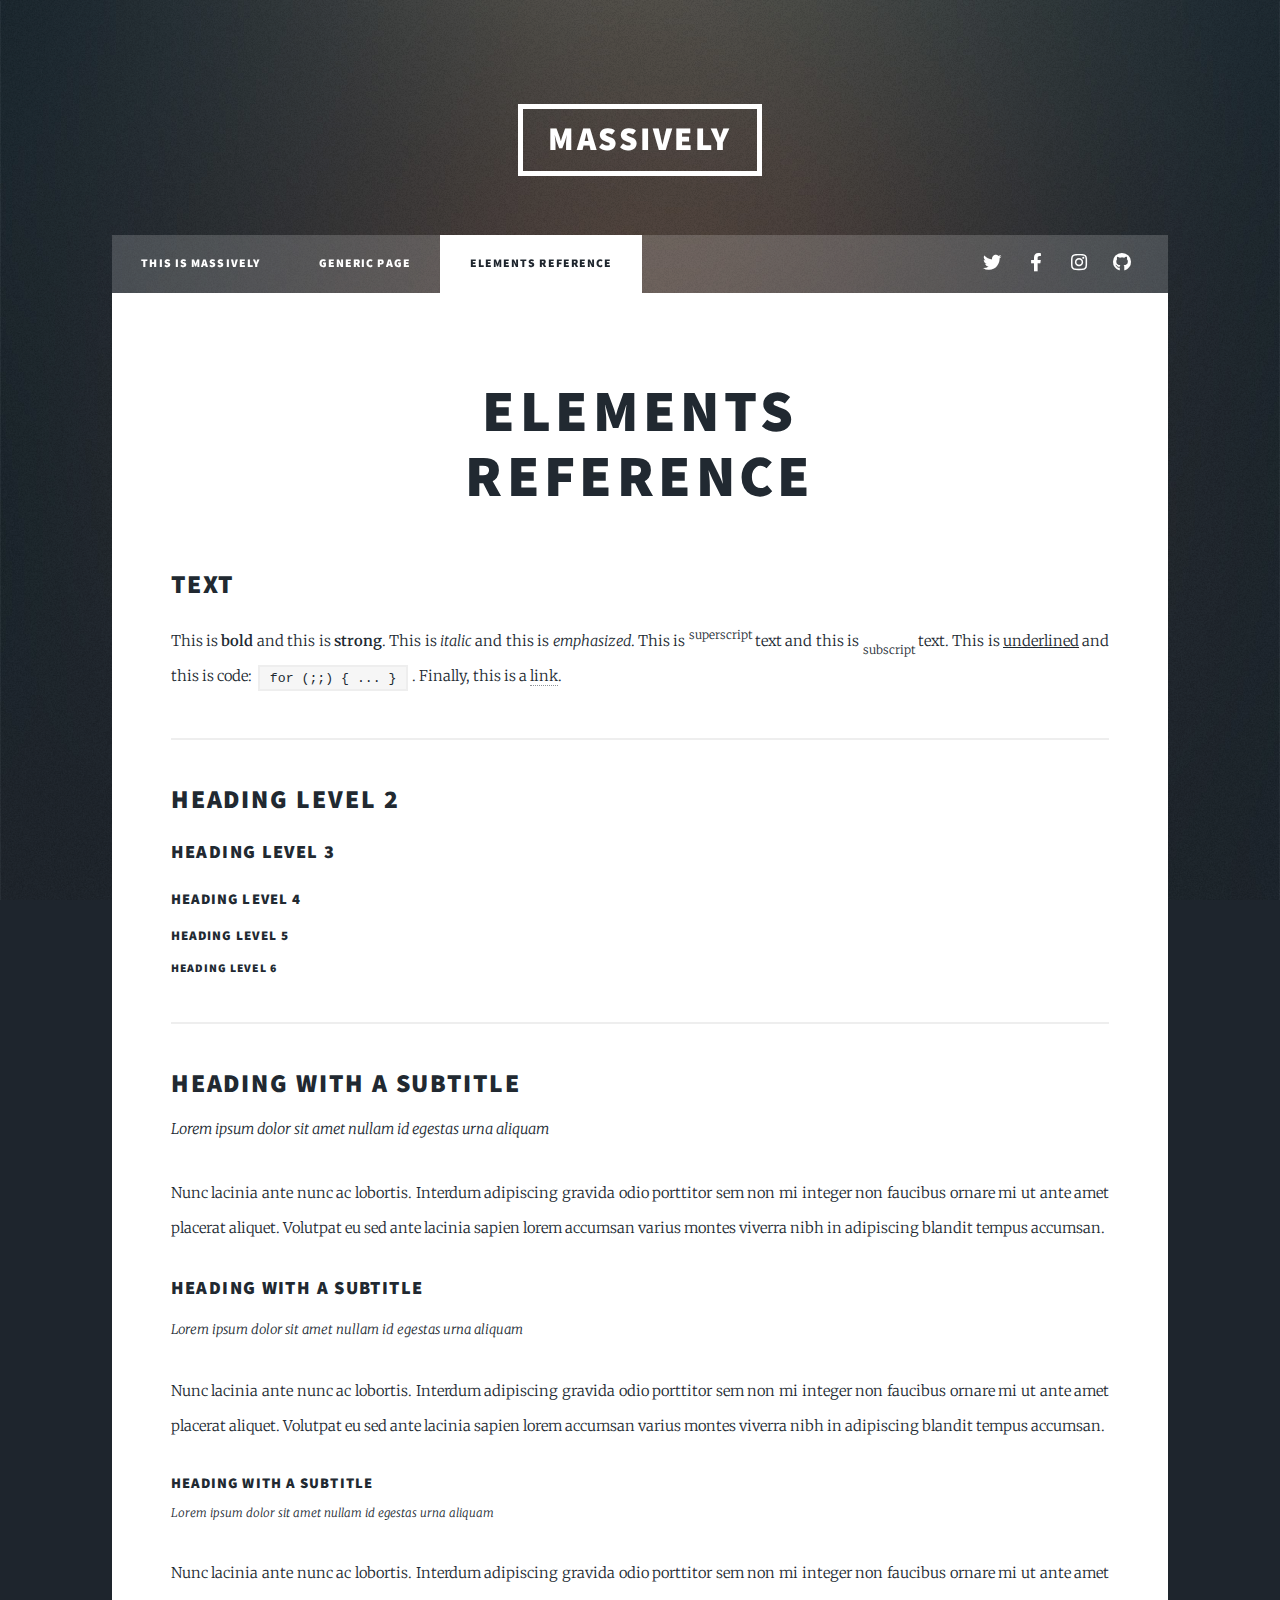
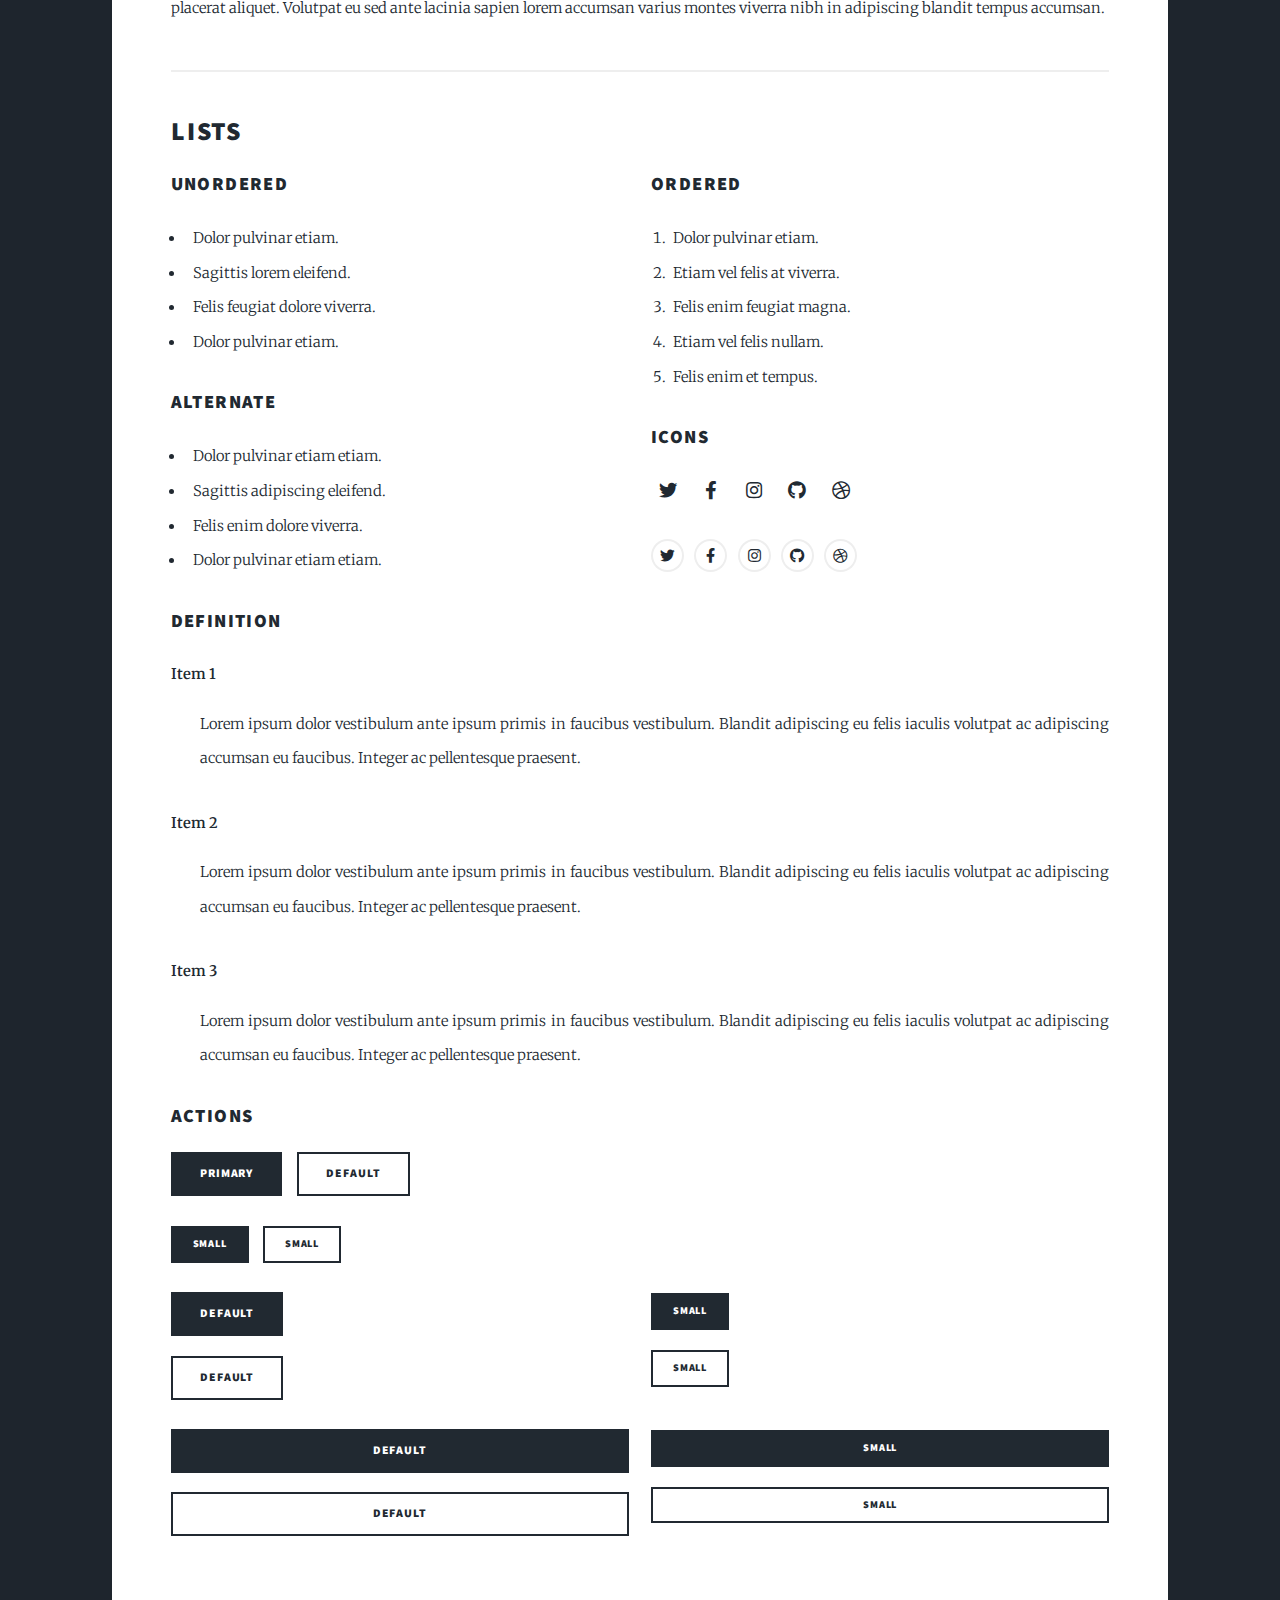
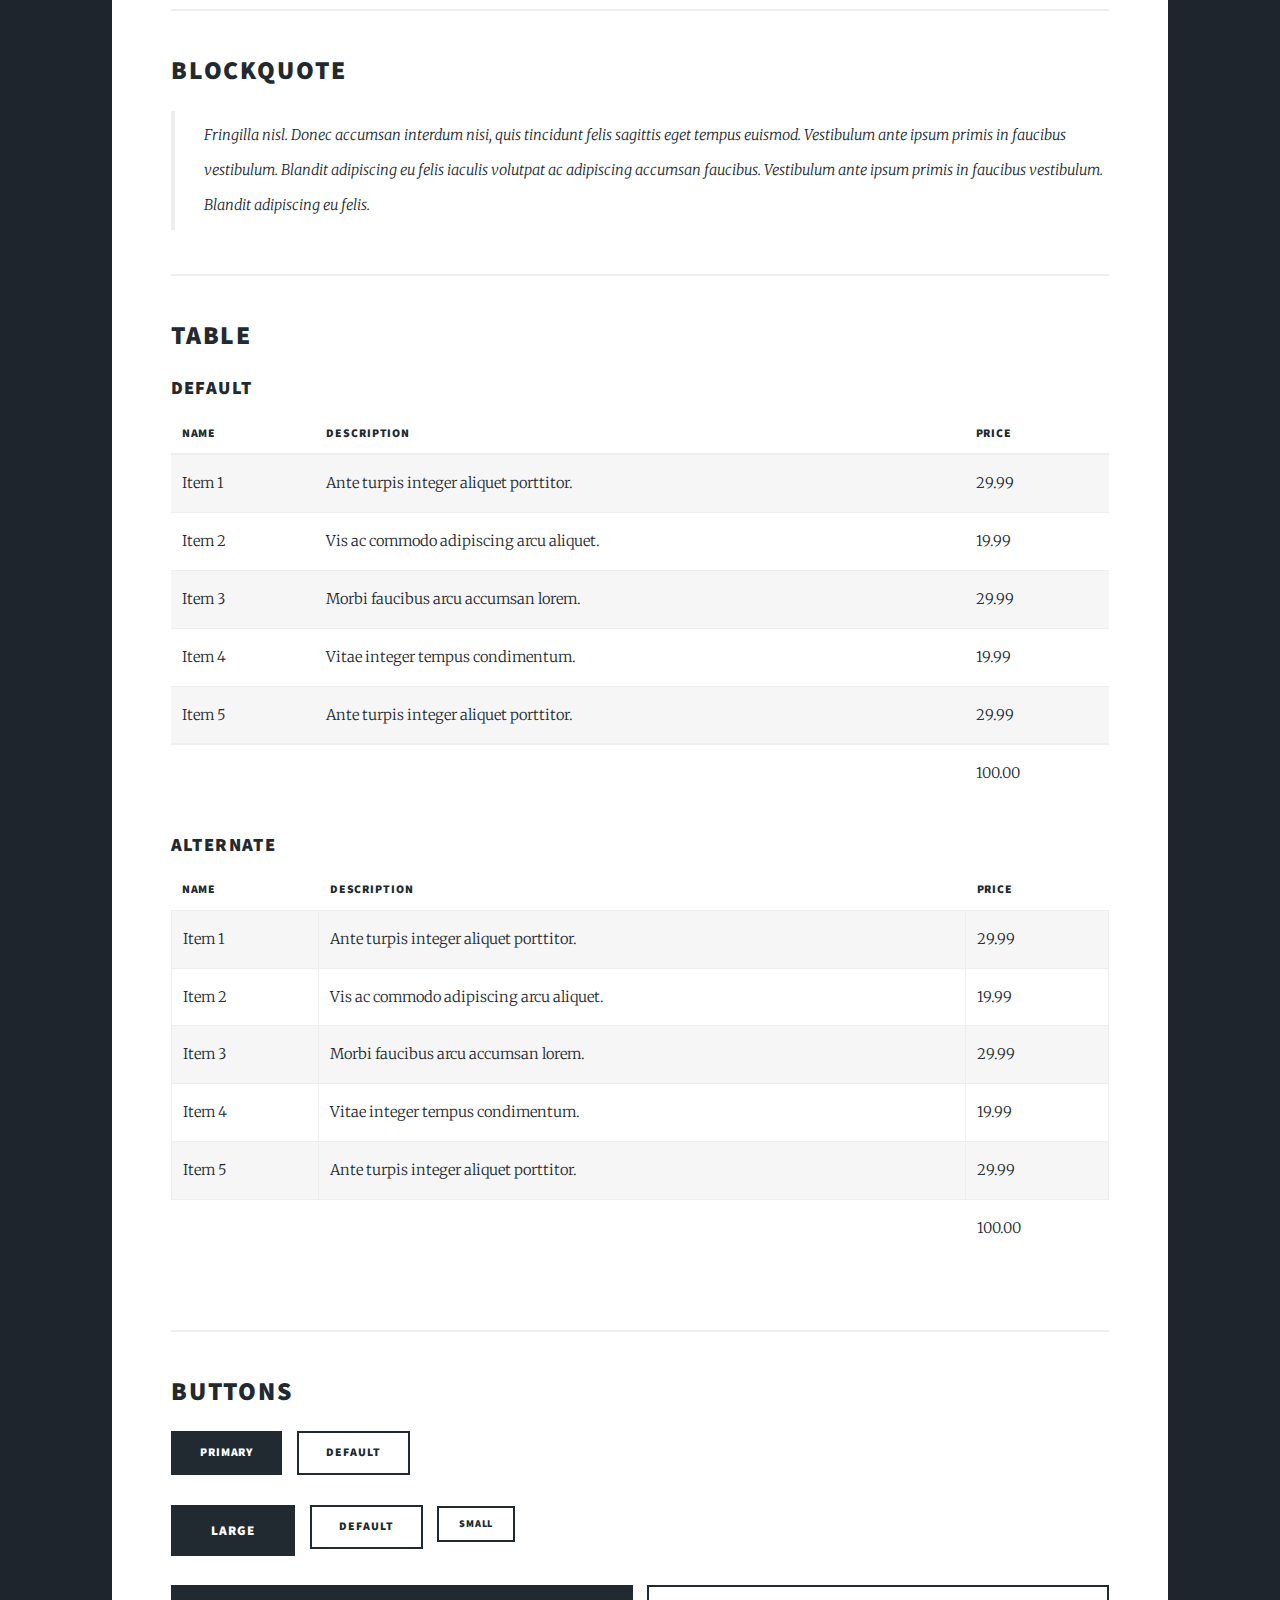
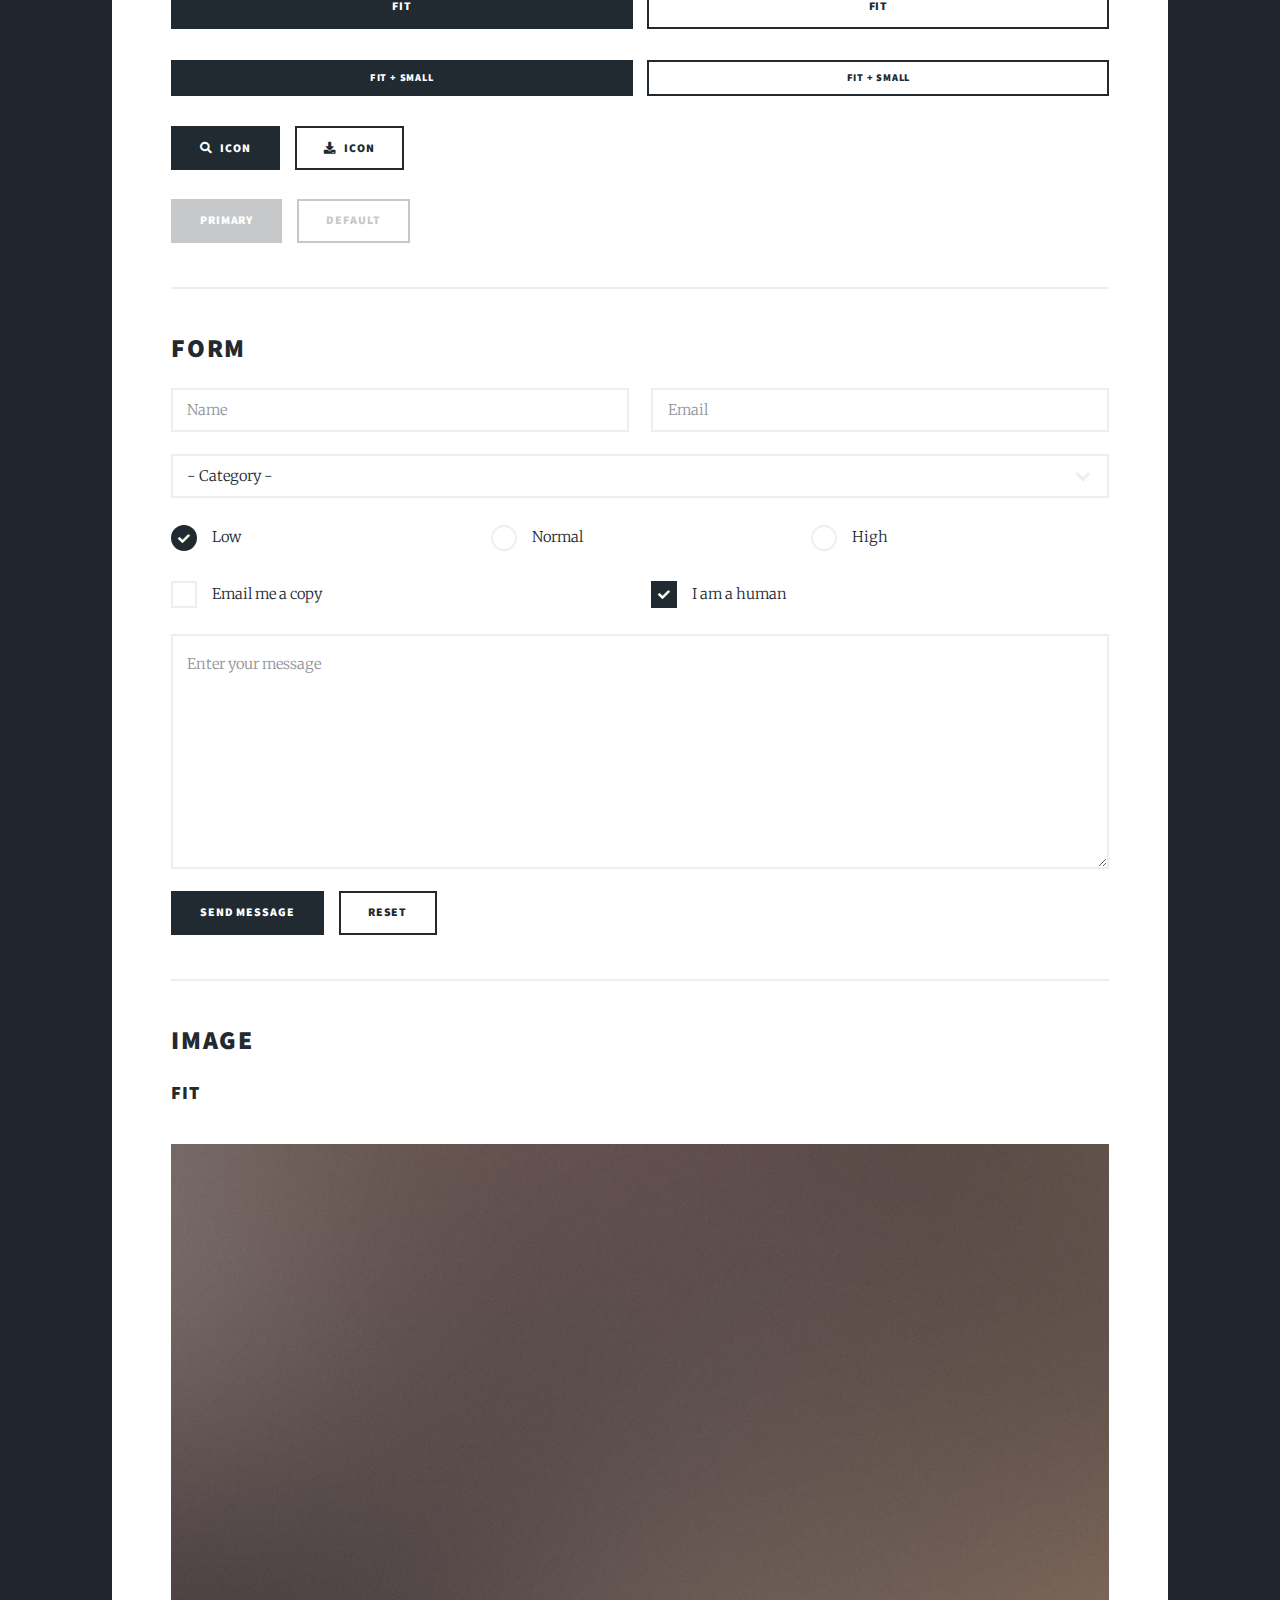
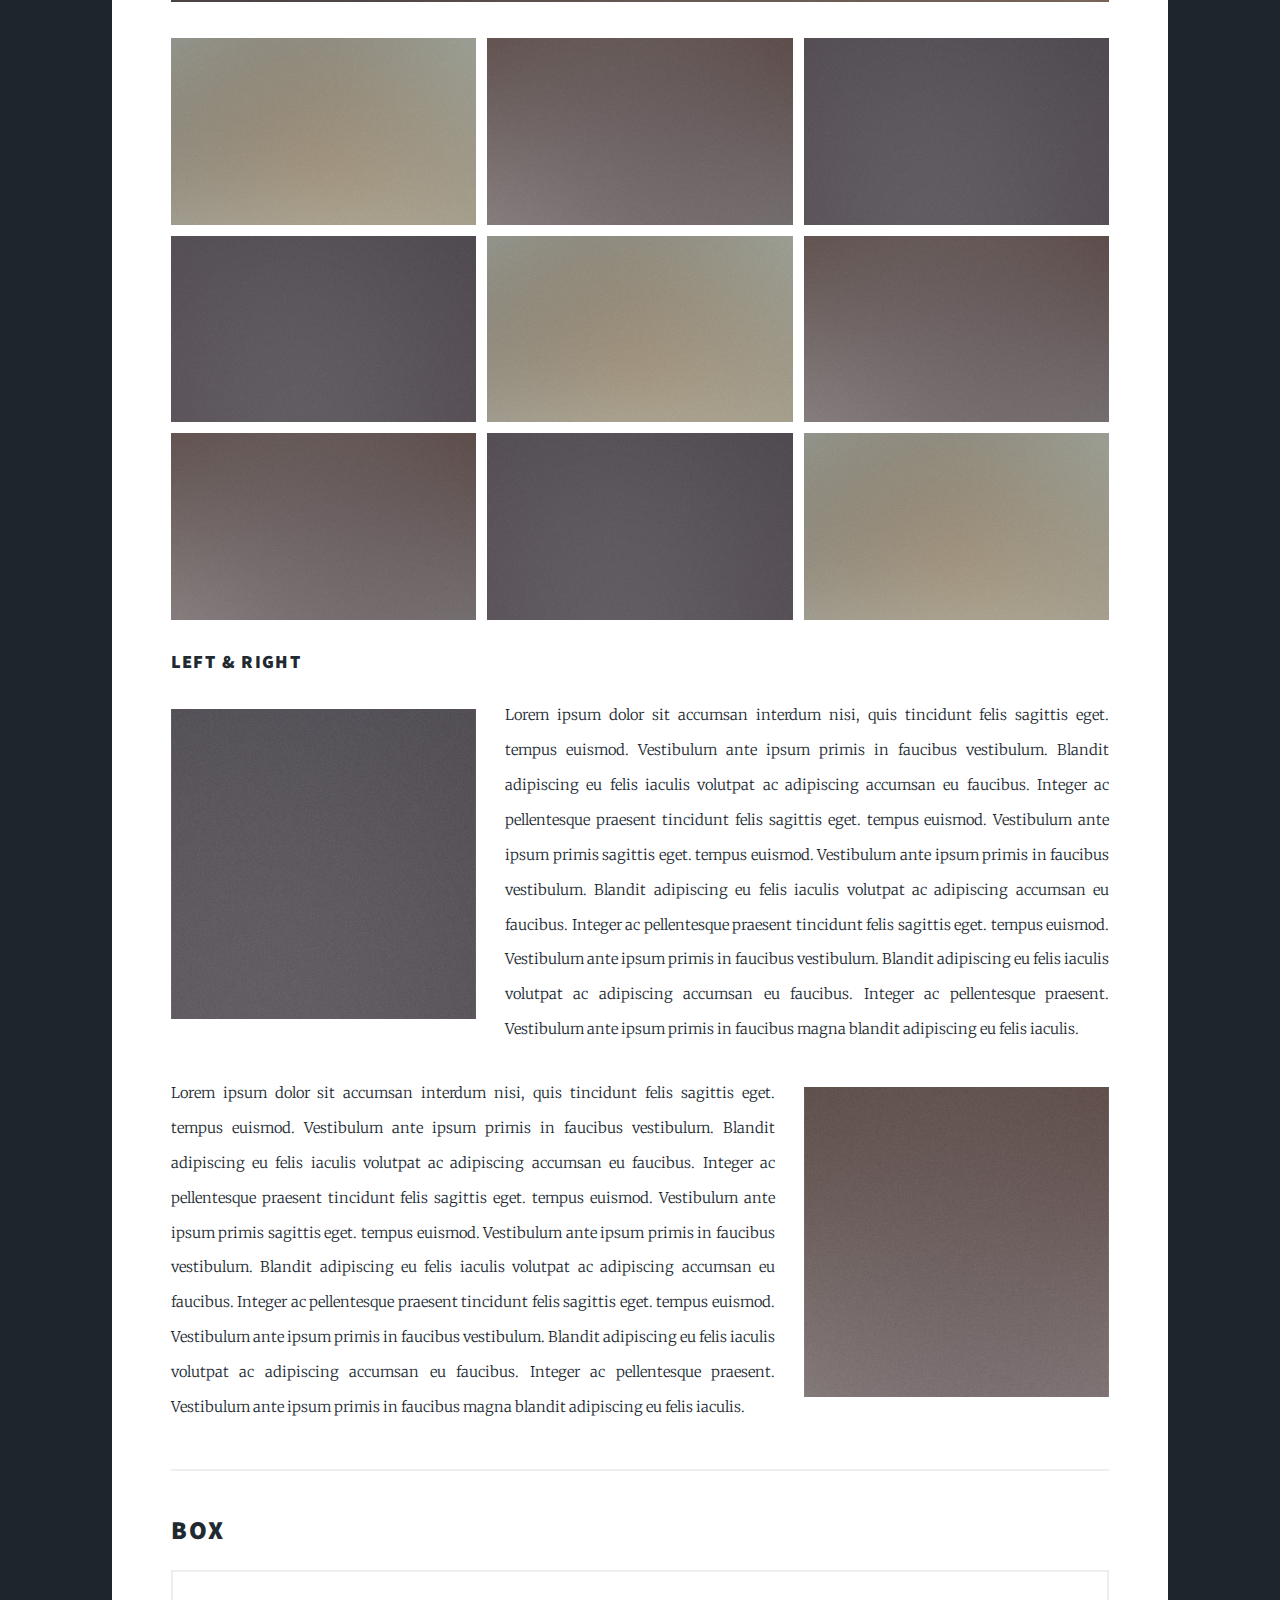
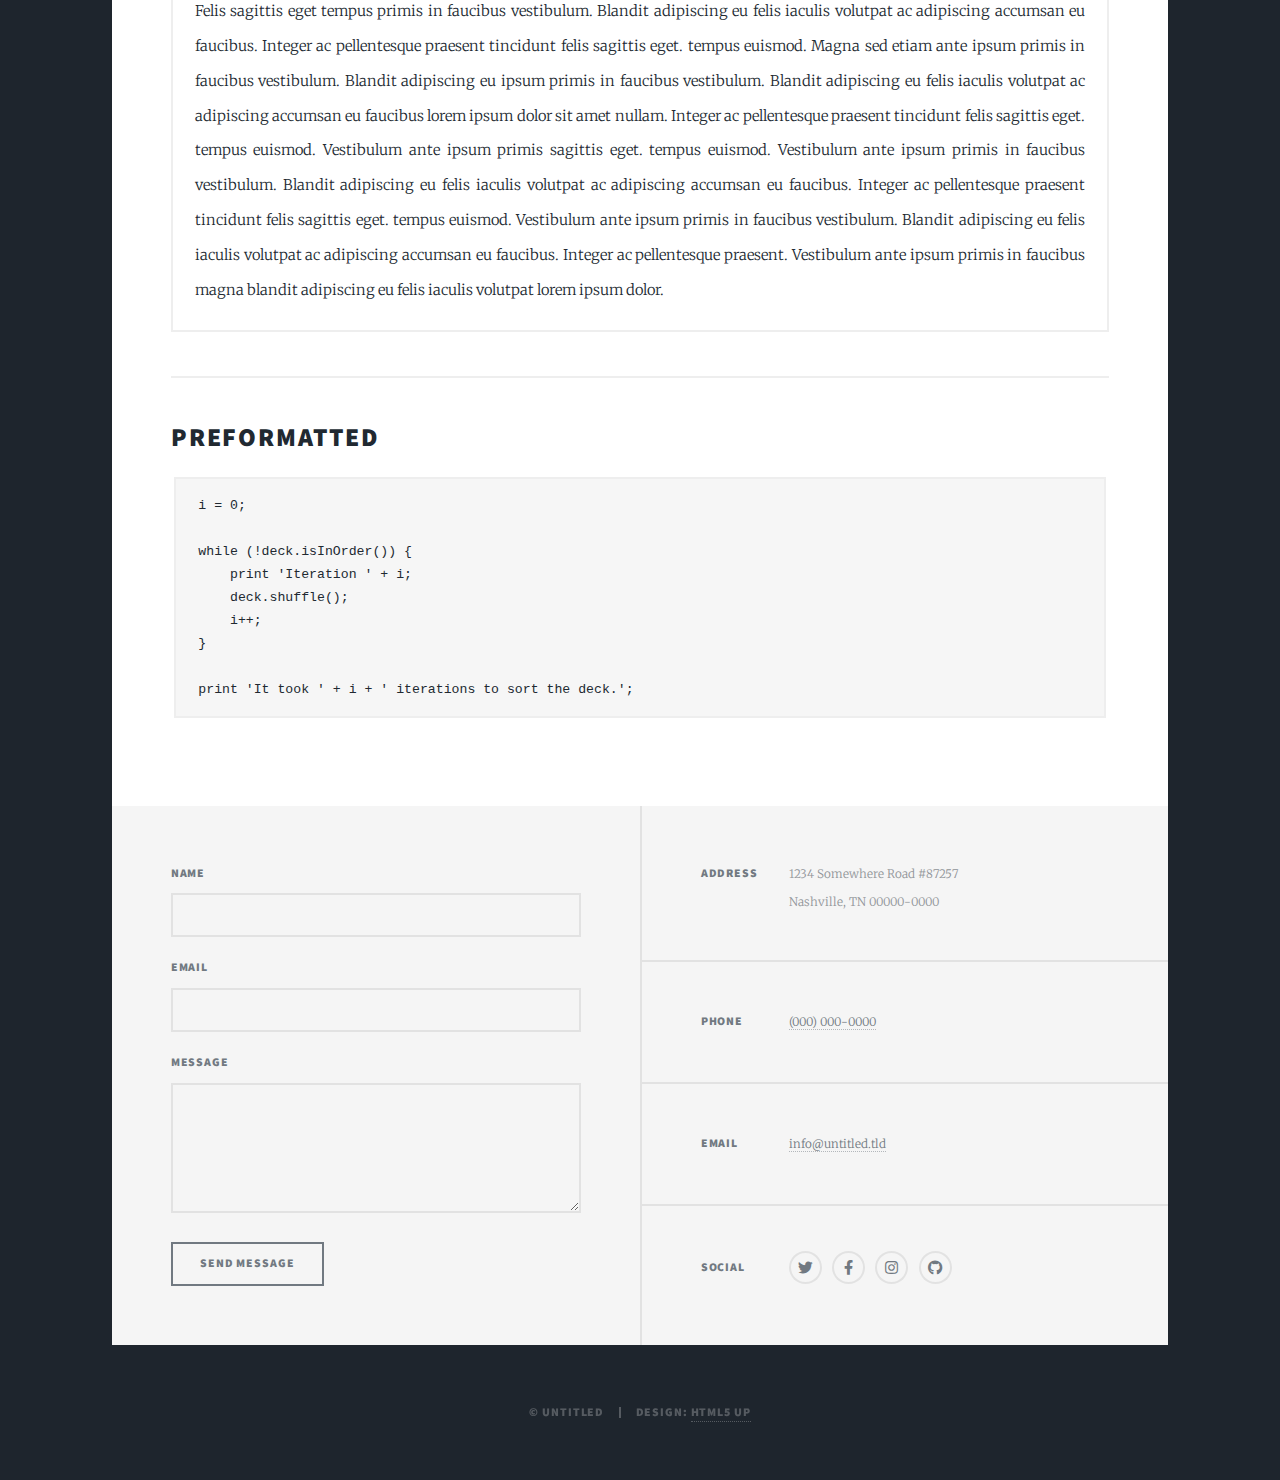
==== elements.html @ 39eef1b1 "Add files via upload" ====
<!DOCTYPE HTML>
<!--
	Massively by HTML5 UP
	html5up.net | @ajlkn
	Free for personal and commercial use under the CCA 3.0 license (html5up.net/license)
-->
<html>
	<head>
		<title>Elements Reference - Massively by HTML5 UP</title>
		<meta charset="utf-8" />
		<meta name="viewport" content="width=device-width, initial-scale=1, user-scalable=no" />
		<link rel="stylesheet" href="assets/css/main.css" />
		<noscript><link rel="stylesheet" href="assets/css/noscript.css" /></noscript>
	</head>
	<body class="is-preload">

		<!-- Wrapper -->
			<div id="wrapper">

				<!-- Header -->
					<header id="header">
						<a href="index.html" class="logo">Massively</a>
					</header>

				<!-- Nav -->
					<nav id="nav">
						<ul class="links">
							<li><a href="index.html">This is Massively</a></li>
							<li><a href="generic.html">Generic Page</a></li>
							<li class="active"><a href="elements.html">Elements Reference</a></li>
						</ul>
						<ul class="icons">
							<li><a href="#" class="icon brands fa-twitter"><span class="label">Twitter</span></a></li>
							<li><a href="#" class="icon brands fa-facebook-f"><span class="label">Facebook</span></a></li>
							<li><a href="#" class="icon brands fa-instagram"><span class="label">Instagram</span></a></li>
							<li><a href="#" class="icon brands fa-github"><span class="label">GitHub</span></a></li>
						</ul>
					</nav>

				<!-- Main -->
					<div id="main">

						<!-- Post -->
							<section class="post">
								<header class="major">
									<h1>Elements<br />
									Reference</h1>
								</header>

								<!-- Text stuff -->
									<h2>Text</h2>
									<p>This is <b>bold</b> and this is <strong>strong</strong>. This is <i>italic</i> and this is <em>emphasized</em>.
									This is <sup>superscript</sup> text and this is <sub>subscript</sub> text.
									This is <u>underlined</u> and this is code: <code>for (;;) { ... }</code>.
									Finally, this is a <a href="#">link</a>.</p>
									<hr />
									<h2>Heading Level 2</h2>
									<h3>Heading Level 3</h3>
									<h4>Heading Level 4</h4>
									<h5>Heading Level 5</h5>
									<h6>Heading Level 6</h6>
									<hr />
									<header>
										<h2>Heading with a Subtitle</h2>
										<p>Lorem ipsum dolor sit amet nullam id egestas urna aliquam</p>
									</header>
									<p>Nunc lacinia ante nunc ac lobortis. Interdum adipiscing gravida odio porttitor sem non mi integer non faucibus ornare mi ut ante amet placerat aliquet. Volutpat eu sed ante lacinia sapien lorem accumsan varius montes viverra nibh in adipiscing blandit tempus accumsan.</p>
									<header>
										<h3>Heading with a Subtitle</h3>
										<p>Lorem ipsum dolor sit amet nullam id egestas urna aliquam</p>
									</header>
									<p>Nunc lacinia ante nunc ac lobortis. Interdum adipiscing gravida odio porttitor sem non mi integer non faucibus ornare mi ut ante amet placerat aliquet. Volutpat eu sed ante lacinia sapien lorem accumsan varius montes viverra nibh in adipiscing blandit tempus accumsan.</p>
									<header>
										<h4>Heading with a Subtitle</h4>
										<p>Lorem ipsum dolor sit amet nullam id egestas urna aliquam</p>
									</header>
									<p>Nunc lacinia ante nunc ac lobortis. Interdum adipiscing gravida odio porttitor sem non mi integer non faucibus ornare mi ut ante amet placerat aliquet. Volutpat eu sed ante lacinia sapien lorem accumsan varius montes viverra nibh in adipiscing blandit tempus accumsan.</p>

									<hr />

								<!-- Lists -->
									<h2>Lists</h2>
									<div class="row">
										<div class="col-6 col-12-small">

											<h3>Unordered</h3>
											<ul>
												<li>Dolor pulvinar etiam.</li>
												<li>Sagittis lorem eleifend.</li>
												<li>Felis feugiat dolore viverra.</li>
												<li>Dolor pulvinar etiam.</li>
											</ul>

											<h3>Alternate</h3>
											<ul class="alt">
												<li>Dolor pulvinar etiam etiam.</li>
												<li>Sagittis adipiscing eleifend.</li>
												<li>Felis enim dolore viverra.</li>
												<li>Dolor pulvinar etiam etiam.</li>
											</ul>

										</div>
										<div class="col-6 col-12-small">

											<h3>Ordered</h3>
											<ol>
												<li>Dolor pulvinar etiam.</li>
												<li>Etiam vel felis at viverra.</li>
												<li>Felis enim feugiat magna.</li>
												<li>Etiam vel felis nullam.</li>
												<li>Felis enim et tempus.</li>
											</ol>

											<h3>Icons</h3>
											<ul class="icons">
												<li><a href="#" class="icon brands fa-twitter"><span class="label">Twitter</span></a></li>
												<li><a href="#" class="icon brands fa-facebook-f"><span class="label">Facebook</span></a></li>
												<li><a href="#" class="icon brands fa-instagram"><span class="label">Instagram</span></a></li>
												<li><a href="#" class="icon brands fa-github"><span class="label">Github</span></a></li>
												<li><a href="#" class="icon brands fa-dribbble"><span class="label">Dribbble</span></a></li>
											</ul>
											<ul class="icons alt">
												<li><a href="#" class="icon brands alt fa-twitter"><span class="label">Twitter</span></a></li>
												<li><a href="#" class="icon brands alt fa-facebook-f"><span class="label">Facebook</span></a></li>
												<li><a href="#" class="icon brands alt fa-instagram"><span class="label">Instagram</span></a></li>
												<li><a href="#" class="icon brands alt fa-github"><span class="label">Github</span></a></li>
												<li><a href="#" class="icon brands alt fa-dribbble"><span class="label">Dribbble</span></a></li>
											</ul>

										</div>
									</div>
									<h3>Definition</h3>
									<dl>
										<dt>Item 1</dt>
										<dd>
											<p>Lorem ipsum dolor vestibulum ante ipsum primis in faucibus vestibulum. Blandit adipiscing eu felis iaculis volutpat ac adipiscing accumsan eu faucibus. Integer ac pellentesque praesent.</p>
										</dd>
										<dt>Item 2</dt>
										<dd>
											<p>Lorem ipsum dolor vestibulum ante ipsum primis in faucibus vestibulum. Blandit adipiscing eu felis iaculis volutpat ac adipiscing accumsan eu faucibus. Integer ac pellentesque praesent.</p>
										</dd>
										<dt>Item 3</dt>
										<dd>
											<p>Lorem ipsum dolor vestibulum ante ipsum primis in faucibus vestibulum. Blandit adipiscing eu felis iaculis volutpat ac adipiscing accumsan eu faucibus. Integer ac pellentesque praesent.</p>
										</dd>
									</dl>

									<h3>Actions</h3>
									<ul class="actions">
										<li><a href="#" class="button primary">Primary</a></li>
										<li><a href="#" class="button">Default</a></li>
									</ul>
									<ul class="actions small">
										<li><a href="#" class="button primary small">Small</a></li>
										<li><a href="#" class="button small">Small</a></li>
									</ul>
									<div class="row">
										<div class="col-6 col-12-small">
											<ul class="actions stacked">
												<li><a href="#" class="button primary">Default</a></li>
												<li><a href="#" class="button">Default</a></li>
											</ul>
										</div>
										<div class="col-6 col-12-small">
											<ul class="actions stacked">
												<li><a href="#" class="button primary small">Small</a></li>
												<li><a href="#" class="button small">Small</a></li>
											</ul>
										</div>
									</div>
									<div class="row">
										<div class="col-6 col-12-small">
											<ul class="actions stacked">
												<li><a href="#" class="button primary fit">Default</a></li>
												<li><a href="#" class="button fit">Default</a></li>
											</ul>
										</div>
										<div class="col-6 col-12-small">
											<ul class="actions stacked">
												<li><a href="#" class="button primary small fit">Small</a></li>
												<li><a href="#" class="button small fit">Small</a></li>
											</ul>
										</div>
									</div>

									<hr />

								<!-- Blockquote -->
									<h2>Blockquote</h2>
									<blockquote>Fringilla nisl. Donec accumsan interdum nisi, quis tincidunt felis sagittis eget tempus euismod. Vestibulum ante ipsum primis in faucibus vestibulum. Blandit adipiscing eu felis iaculis volutpat ac adipiscing accumsan faucibus. Vestibulum ante ipsum primis in faucibus vestibulum. Blandit adipiscing eu felis.</blockquote>

									<hr />

								<!-- Table -->
									<h2>Table</h2>

									<h3>Default</h3>
									<div class="table-wrapper">
										<table>
											<thead>
												<tr>
													<th>Name</th>
													<th>Description</th>
													<th>Price</th>
												</tr>
											</thead>
											<tbody>
												<tr>
													<td>Item 1</td>
													<td>Ante turpis integer aliquet porttitor.</td>
													<td>29.99</td>
												</tr>
												<tr>
													<td>Item 2</td>
													<td>Vis ac commodo adipiscing arcu aliquet.</td>
													<td>19.99</td>
												</tr>
												<tr>
													<td>Item 3</td>
													<td> Morbi faucibus arcu accumsan lorem.</td>
													<td>29.99</td>
												</tr>
												<tr>
													<td>Item 4</td>
													<td>Vitae integer tempus condimentum.</td>
													<td>19.99</td>
												</tr>
												<tr>
													<td>Item 5</td>
													<td>Ante turpis integer aliquet porttitor.</td>
													<td>29.99</td>
												</tr>
											</tbody>
											<tfoot>
												<tr>
													<td colspan="2"></td>
													<td>100.00</td>
												</tr>
											</tfoot>
										</table>
									</div>

									<h3>Alternate</h3>
									<div class="table-wrapper">
										<table class="alt">
											<thead>
												<tr>
													<th>Name</th>
													<th>Description</th>
													<th>Price</th>
												</tr>
											</thead>
											<tbody>
												<tr>
													<td>Item 1</td>
													<td>Ante turpis integer aliquet porttitor.</td>
													<td>29.99</td>
												</tr>
												<tr>
													<td>Item 2</td>
													<td>Vis ac commodo adipiscing arcu aliquet.</td>
													<td>19.99</td>
												</tr>
												<tr>
													<td>Item 3</td>
													<td> Morbi faucibus arcu accumsan lorem.</td>
													<td>29.99</td>
												</tr>
												<tr>
													<td>Item 4</td>
													<td>Vitae integer tempus condimentum.</td>
													<td>19.99</td>
												</tr>
												<tr>
													<td>Item 5</td>
													<td>Ante turpis integer aliquet porttitor.</td>
													<td>29.99</td>
												</tr>
											</tbody>
											<tfoot>
												<tr>
													<td colspan="2"></td>
													<td>100.00</td>
												</tr>
											</tfoot>
										</table>
									</div>

									<hr />

								<!-- Buttons -->
									<h2>Buttons</h2>
									<ul class="actions">
										<li><a href="#" class="button primary">Primary</a></li>
										<li><a href="#" class="button">Default</a></li>
									</ul>
									<ul class="actions">
										<li><a href="#" class="button primary large">Large</a></li>
										<li><a href="#" class="button">Default</a></li>
										<li><a href="#" class="button small">Small</a></li>
									</ul>
									<ul class="actions fit">
										<li><a href="#" class="button primary fit">Fit</a></li>
										<li><a href="#" class="button fit">Fit</a></li>
									</ul>
									<ul class="actions fit small">
										<li><a href="#" class="button primary fit small">Fit + Small</a></li>
										<li><a href="#" class="button fit small">Fit + Small</a></li>
									</ul>
									<ul class="actions">
										<li><a href="#" class="button primary icon solid fa-search">Icon</a></li>
										<li><a href="#" class="button icon solid fa-download">Icon</a></li>
									</ul>
									<ul class="actions">
										<li><span class="button primary disabled">Primary</span></li>
										<li><span class="button disabled">Default</span></li>
									</ul>

									<hr />

								<!-- Form -->
									<h2>Form</h2>

									<form method="post" action="#">
										<div class="row gtr-uniform">
											<div class="col-6 col-12-xsmall">
												<input type="text" name="demo-name" id="demo-name" value="" placeholder="Name" />
											</div>
											<div class="col-6 col-12-xsmall">
												<input type="email" name="demo-email" id="demo-email" value="" placeholder="Email" />
											</div>
											<!-- Break -->
											<div class="col-12">
												<select name="demo-category" id="demo-category">
													<option value="">- Category -</option>
													<option value="1">Manufacturing</option>
													<option value="1">Shipping</option>
													<option value="1">Administration</option>
													<option value="1">Human Resources</option>
												</select>
											</div>
											<!-- Break -->
											<div class="col-4 col-12-small">
												<input type="radio" id="demo-priority-low" name="demo-priority" checked>
												<label for="demo-priority-low">Low</label>
											</div>
											<div class="col-4 col-12-small">
												<input type="radio" id="demo-priority-normal" name="demo-priority">
												<label for="demo-priority-normal">Normal</label>
											</div>
											<div class="col-4 col-12-small">
												<input type="radio" id="demo-priority-high" name="demo-priority">
												<label for="demo-priority-high">High</label>
											</div>
											<!-- Break -->
											<div class="col-6 col-12-small">
												<input type="checkbox" id="demo-copy" name="demo-copy">
												<label for="demo-copy">Email me a copy</label>
											</div>
											<div class="col-6 col-12-small">
												<input type="checkbox" id="demo-human" name="demo-human" checked>
												<label for="demo-human">I am a human</label>
											</div>
											<!-- Break -->
											<div class="col-12">
												<textarea name="demo-message" id="demo-message" placeholder="Enter your message" rows="6"></textarea>
											</div>
											<!-- Break -->
											<div class="col-12">
												<ul class="actions">
													<li><input type="submit" value="Send Message" class="primary" /></li>
													<li><input type="reset" value="Reset" /></li>
												</ul>
											</div>
										</div>
									</form>

									<hr />

								<!-- Image -->
									<h2>Image</h2>

									<h3>Fit</h3>
									<span class="image fit"><img src="images/pic01.jpg" alt="" /></span>
									<div class="box alt">
										<div class="row gtr-50 gtr-uniform">
											<div class="col-4"><span class="image fit"><img src="images/pic02.jpg" alt="" /></span></div>
											<div class="col-4"><span class="image fit"><img src="images/pic03.jpg" alt="" /></span></div>
											<div class="col-4"><span class="image fit"><img src="images/pic04.jpg" alt="" /></span></div>
											<!-- Break -->
											<div class="col-4"><span class="image fit"><img src="images/pic04.jpg" alt="" /></span></div>
											<div class="col-4"><span class="image fit"><img src="images/pic02.jpg" alt="" /></span></div>
											<div class="col-4"><span class="image fit"><img src="images/pic03.jpg" alt="" /></span></div>
											<!-- Break -->
											<div class="col-4"><span class="image fit"><img src="images/pic03.jpg" alt="" /></span></div>
											<div class="col-4"><span class="image fit"><img src="images/pic04.jpg" alt="" /></span></div>
											<div class="col-4"><span class="image fit"><img src="images/pic02.jpg" alt="" /></span></div>
										</div>
									</div>

									<h3>Left &amp; Right</h3>
									<p><span class="image left"><img src="images/pic08.jpg" alt="" /></span>Lorem ipsum dolor sit accumsan interdum nisi, quis tincidunt felis sagittis eget. tempus euismod. Vestibulum ante ipsum primis in faucibus vestibulum. Blandit adipiscing eu felis iaculis volutpat ac adipiscing accumsan eu faucibus. Integer ac pellentesque praesent tincidunt felis sagittis eget. tempus euismod. Vestibulum ante ipsum primis sagittis eget. tempus euismod. Vestibulum ante ipsum primis in faucibus vestibulum. Blandit adipiscing eu felis iaculis volutpat ac adipiscing accumsan eu faucibus. Integer ac pellentesque praesent tincidunt felis sagittis eget. tempus euismod. Vestibulum ante ipsum primis in faucibus vestibulum. Blandit adipiscing eu felis iaculis volutpat ac adipiscing accumsan eu faucibus. Integer ac pellentesque praesent. Vestibulum ante ipsum primis in faucibus magna blandit adipiscing eu felis iaculis.</p>
									<p><span class="image right"><img src="images/pic09.jpg" alt="" /></span>Lorem ipsum dolor sit accumsan interdum nisi, quis tincidunt felis sagittis eget. tempus euismod. Vestibulum ante ipsum primis in faucibus vestibulum. Blandit adipiscing eu felis iaculis volutpat ac adipiscing accumsan eu faucibus. Integer ac pellentesque praesent tincidunt felis sagittis eget. tempus euismod. Vestibulum ante ipsum primis sagittis eget. tempus euismod. Vestibulum ante ipsum primis in faucibus vestibulum. Blandit adipiscing eu felis iaculis volutpat ac adipiscing accumsan eu faucibus. Integer ac pellentesque praesent tincidunt felis sagittis eget. tempus euismod. Vestibulum ante ipsum primis in faucibus vestibulum. Blandit adipiscing eu felis iaculis volutpat ac adipiscing accumsan eu faucibus. Integer ac pellentesque praesent. Vestibulum ante ipsum primis in faucibus magna blandit adipiscing eu felis iaculis.</p>

									<hr />

								<!-- Box -->
									<h2>Box</h2>
									<div class="box">
										<p>Felis sagittis eget tempus primis in faucibus vestibulum. Blandit adipiscing eu felis iaculis volutpat ac adipiscing accumsan eu faucibus. Integer ac pellentesque praesent tincidunt felis sagittis eget. tempus euismod. Magna sed etiam ante ipsum primis in faucibus vestibulum. Blandit adipiscing eu ipsum primis in faucibus vestibulum. Blandit adipiscing eu felis iaculis volutpat ac adipiscing accumsan eu faucibus lorem ipsum dolor sit amet nullam. Integer ac pellentesque praesent tincidunt felis sagittis eget. tempus euismod. Vestibulum ante ipsum primis sagittis eget. tempus euismod. Vestibulum ante ipsum primis in faucibus vestibulum. Blandit adipiscing eu felis iaculis volutpat ac adipiscing accumsan eu faucibus. Integer ac pellentesque praesent tincidunt felis sagittis eget. tempus euismod. Vestibulum ante ipsum primis in faucibus vestibulum. Blandit adipiscing eu felis iaculis volutpat ac adipiscing accumsan eu faucibus. Integer ac pellentesque praesent. Vestibulum ante ipsum primis in faucibus magna blandit adipiscing eu felis iaculis volutpat lorem ipsum dolor.</p>
									</div>

									<hr />

								<!-- Preformatted Code -->
									<h2>Preformatted</h2>
									<pre><code>i = 0;

while (!deck.isInOrder()) {
    print 'Iteration ' + i;
    deck.shuffle();
    i++;
}

print 'It took ' + i + ' iterations to sort the deck.';
</code></pre>

							</section>

					</div>

				<!-- Footer -->
					<footer id="footer">
						<section>
							<form method="post" action="#">
								<div class="fields">
									<div class="field">
										<label for="name">Name</label>
										<input type="text" name="name" id="name" />
									</div>
									<div class="field">
										<label for="email">Email</label>
										<input type="text" name="email" id="email" />
									</div>
									<div class="field">
										<label for="message">Message</label>
										<textarea name="message" id="message" rows="3"></textarea>
									</div>
								</div>
								<ul class="actions">
									<li><input type="submit" value="Send Message" /></li>
								</ul>
							</form>
						</section>
						<section class="split contact">
							<section class="alt">
								<h3>Address</h3>
								<p>1234 Somewhere Road #87257<br />
								Nashville, TN 00000-0000</p>
							</section>
							<section>
								<h3>Phone</h3>
								<p><a href="#">(000) 000-0000</a></p>
							</section>
							<section>
								<h3>Email</h3>
								<p><a href="#">info@untitled.tld</a></p>
							</section>
							<section>
								<h3>Social</h3>
								<ul class="icons alt">
									<li><a href="#" class="icon brands alt fa-twitter"><span class="label">Twitter</span></a></li>
									<li><a href="#" class="icon brands alt fa-facebook-f"><span class="label">Facebook</span></a></li>
									<li><a href="#" class="icon brands alt fa-instagram"><span class="label">Instagram</span></a></li>
									<li><a href="#" class="icon brands alt fa-github"><span class="label">GitHub</span></a></li>
								</ul>
							</section>
						</section>
					</footer>

				<!-- Copyright -->
					<div id="copyright">
						<ul><li>&copy; Untitled</li><li>Design: <a href="https://html5up.net">HTML5 UP</a></li></ul>
					</div>

			</div>

		<!-- Scripts -->
			<script src="assets/js/jquery.min.js"></script>
			<script src="assets/js/jquery.scrollex.min.js"></script>
			<script src="assets/js/jquery.scrolly.min.js"></script>
			<script src="assets/js/browser.min.js"></script>
			<script src="assets/js/breakpoints.min.js"></script>
			<script src="assets/js/util.js"></script>
			<script src="assets/js/main.js"></script>

	</body>
</html>
---- assets/css/main.css ----
@import url(fontawesome-all.min.css);
@import url("https://fonts.googleapis.com/css?family=Merriweather:300,700,300italic,700italic|Source+Sans+Pro:900");

/*
	Massively by HTML5 UP
	html5up.net | @ajlkn
	Free for personal and commercial use under the CCA 3.0 license (html5up.net/license)
*/

html, body, div, span, applet, object,
iframe, h1, h2, h3, h4, h5, h6, p, blockquote,
pre, a, abbr, acronym, address, big, cite,
code, del, dfn, em, img, ins, kbd, q, s, samp,
small, strike, strong, sub, sup, tt, var, b,
u, i, center, dl, dt, dd, ol, ul, li, fieldset,
form, label, legend, table, caption, tbody,
tfoot, thead, tr, th, td, article, aside,
canvas, details, embed, figure, figcaption,
footer, header, hgroup, menu, nav, output, ruby,
section, summary, time, mark, audio, video {
	margin: 0;
	padding: 0;
	border: 0;
	font-size: 100%;
	font: inherit;
	vertical-align: baseline;}

article, aside, details, figcaption, figure,
footer, header, hgroup, menu, nav, section {
	display: block;}

body {
	line-height: 1;
}

ol, ul {
	list-style: none;
}

blockquote, q {
	quotes: none;
}

	blockquote:before, blockquote:after, q:before, q:after {
		content: '';
		content: none;
	}

table {
	border-collapse: collapse;
	border-spacing: 0;
}

body {
	-webkit-text-size-adjust: none;
}

mark {
	background-color: transparent;
	color: inherit;
}

input::-moz-focus-inner {
	border: 0;
	padding: 0;
}

input, select, textarea {
	-moz-appearance: none;
	-webkit-appearance: none;
	-ms-appearance: none;
	appearance: none;
}

/* Basic */

	@-ms-viewport {
		width: device-width;
	}

	body {
		-ms-overflow-style: scrollbar;
	}

	@media screen and (max-width: 480px) {

		html, body {
			min-width: 320px;
		}

	}

	html {
		box-sizing: border-box;
	}

	*, *:before, *:after {
		box-sizing: inherit;
	}

	body {
		background-color: #1e252d;
	}

		body.is-preload *, body.is-preload *:before, body.is-preload *:after {
			-moz-animation: none !important;
			-webkit-animation: none !important;
			-ms-animation: none !important;
			animation: none !important;
			-moz-transition: none !important;
			-webkit-transition: none !important;
			-ms-transition: none !important;
			transition: none !important;
		}

/* Type */

	html {
		font-size: 16pt;
	}

		@media screen and (max-width: 1680px) {

			html {
				font-size: 12pt;
			}

		}

		@media screen and (max-width: 1280px) {

			html {
				font-size: 11pt;
			}

		}

		@media screen and (max-width: 360px) {

			html {
				font-size: 10pt;
			}

		}

	body {
		color: #212931;
	}

	body, input, select, textarea {
		font-family: "Merriweather", Georgia, serif;
		font-weight: 300;
		font-size: 1rem;
		line-height: 2.375;
	}

	a {
		-moz-transition: color 0.2s ease-in-out, background-color 0.2s ease-in-out, border-color 0.2s ease-in-out, box-shadow 0.2s ease-in-out;
		-webkit-transition: color 0.2s ease-in-out, background-color 0.2s ease-in-out, border-color 0.2s ease-in-out, box-shadow 0.2s ease-in-out;
		-ms-transition: color 0.2s ease-in-out, background-color 0.2s ease-in-out, border-color 0.2s ease-in-out, box-shadow 0.2s ease-in-out;
		transition: color 0.2s ease-in-out, background-color 0.2s ease-in-out, border-color 0.2s ease-in-out, box-shadow 0.2s ease-in-out;
		border-bottom: dotted 1px;
		text-decoration: none;
	}

		a:hover {
			border-bottom-color: transparent;
		}

	strong, b {
		font-weight: 600;
	}

	em, i {
		font-style: italic;
	}

	p {
		text-align: justify;
		margin: 0 0 2rem 0;
	}

	h1, h2, h3, h4, h5, h6 {
		font-family: "Source Sans Pro", Helvetica, sans-serif;
		font-weight: 900;
		line-height: 1.5;
		letter-spacing: 0.075em;
		text-transform: uppercase;
		margin: 0 0 1rem 0;
	}

		h1 a, h2 a, h3 a, h4 a, h5 a, h6 a {
			border-bottom: 0;
			color: inherit;
			text-decoration: none;
		}

	h1 {
		font-size: 4rem;
		line-height: 1.1;
		margin: 0 0 2rem 0;
	}

	h2 {
		font-size: 1.75rem;
		line-height: 1.3;
		margin: 0 0 1.5rem 0;
	}

	h3 {
		font-size: 1.25rem;
		margin: 0 0 1.5rem 0;
	}

	h4 {
		font-size: 1rem;
	}

	h5 {
		font-size: 0.9rem;
	}

	h6 {
		font-size: 0.8rem;
	}

	sub {
		font-size: 0.8rem;
		position: relative;
		top: 0.5rem;
	}

	sup {
		font-size: 0.8rem;
		position: relative;
		top: -0.5rem;
	}

	blockquote {
		border-left: solid 4px;
		font-style: italic;
		margin: 0 0 2rem 0;
		padding: 0.5rem 0 0.5rem 2rem;
	}

	code {
		border: solid 2px;
		font-family: "Courier New", monospace;
		font-size: 0.9rem;
		margin: 0 0.25rem;
		padding: 0.25rem 0.65rem;
	}

	pre {
		-webkit-overflow-scrolling: touch;
		font-family: "Courier New", monospace;
		font-size: 0.9rem;
		margin: 0 0 2rem 0;
	}

		pre code {
			display: block;
			line-height: 1.75;
			padding: 1rem 1.5rem;
			overflow-x: auto;
		}

	hr {
		border: 0;
		border-bottom: solid 2px;
		margin: 3rem 0;
	}

		hr.major {
			margin: 5rem 0;
		}

	.align-left {
		text-align: left;
	}

	.align-center {
		text-align: center;
	}

	.align-right {
		text-align: right;
	}

	input, select, textarea {
		color: #212931;
	}

	a {
		color: #212931;
		border-bottom-color: rgba(33, 41, 49, 0.5);
	}

		a:hover {
			border-bottom-color: transparent;
			color: #18bfef !important;
		}

	strong, b {
		color: #212931;
	}

	h1, h2, h3, h4, h5, h6 {
		color: #212931;
	}

	blockquote {
		border-left-color: #eeeeee;
	}

	code {
		background: rgba(220, 220, 220, 0.25);
		border-color: #eeeeee;
	}

	hr {
		border-bottom-color: #eeeeee;
	}

/* Row */

	.row {
		display: flex;
		flex-wrap: wrap;
		box-sizing: border-box;
		align-items: stretch;
	}

		.row > * {
			box-sizing: border-box;
		}

		.row.gtr-uniform > * > :last-child {
			margin-bottom: 0;
		}

		.row.aln-left {
			justify-content: flex-start;
		}

		.row.aln-center {
			justify-content: center;
		}

		.row.aln-right {
			justify-content: flex-end;
		}

		.row.aln-top {
			align-items: flex-start;
		}

		.row.aln-middle {
			align-items: center;
		}

		.row.aln-bottom {
			align-items: flex-end;
		}

		.row > .imp {
			order: -1;
		}

		.row > .col-1 {
			width: 8.33333%;
		}

		.row > .off-1 {
			margin-left: 8.33333%;
		}

		.row > .col-2 {
			width: 16.66667%;
		}

		.row > .off-2 {
			margin-left: 16.66667%;
		}

		.row > .col-3 {
			width: 25%;
		}

		.row > .off-3 {
			margin-left: 25%;
		}

		.row > .col-4 {
			width: 33.33333%;
		}

		.row > .off-4 {
			margin-left: 33.33333%;
		}

		.row > .col-5 {
			width: 41.66667%;
		}

		.row > .off-5 {
			margin-left: 41.66667%;
		}

		.row > .col-6 {
			width: 50%;
		}

		.row > .off-6 {
			margin-left: 50%;
		}

		.row > .col-7 {
			width: 58.33333%;
		}

		.row > .off-7 {
			margin-left: 58.33333%;
		}

		.row > .col-8 {
			width: 66.66667%;
		}

		.row > .off-8 {
			margin-left: 66.66667%;
		}

		.row > .col-9 {
			width: 75%;
		}

		.row > .off-9 {
			margin-left: 75%;
		}

		.row > .col-10 {
			width: 83.33333%;
		}

		.row > .off-10 {
			margin-left: 83.33333%;
		}

		.row > .col-11 {
			width: 91.66667%;
		}

		.row > .off-11 {
			margin-left: 91.66667%;
		}

		.row > .col-12 {
			width: 100%;
		}

		.row > .off-12 {
			margin-left: 100%;
		}

		.row.gtr-0 {
			margin-top: 0;
			margin-left: 0rem;
		}

			.row.gtr-0 > * {
				padding: 0 0 0 0rem;
			}

			.row.gtr-0.gtr-uniform {
				margin-top: 0rem;
			}

				.row.gtr-0.gtr-uniform > * {
					padding-top: 0rem;
				}

		.row.gtr-25 {
			margin-top: 0;
			margin-left: -0.375rem;
		}

			.row.gtr-25 > * {
				padding: 0 0 0 0.375rem;
			}

			.row.gtr-25.gtr-uniform {
				margin-top: -0.375rem;
			}

				.row.gtr-25.gtr-uniform > * {
					padding-top: 0.375rem;
				}

		.row.gtr-50 {
			margin-top: 0;
			margin-left: -0.75rem;
		}

			.row.gtr-50 > * {
				padding: 0 0 0 0.75rem;
			}

			.row.gtr-50.gtr-uniform {
				margin-top: -0.75rem;
			}

				.row.gtr-50.gtr-uniform > * {
					padding-top: 0.75rem;
				}

		.row {
			margin-top: 0;
			margin-left: -1.5rem;
		}

			.row > * {
				padding: 0 0 0 1.5rem;
			}

			.row.gtr-uniform {
				margin-top: -1.5rem;
			}

				.row.gtr-uniform > * {
					padding-top: 1.5rem;
				}

		.row.gtr-150 {
			margin-top: 0;
			margin-left: -2.25rem;
		}

			.row.gtr-150 > * {
				padding: 0 0 0 2.25rem;
			}

			.row.gtr-150.gtr-uniform {
				margin-top: -2.25rem;
			}

				.row.gtr-150.gtr-uniform > * {
					padding-top: 2.25rem;
				}

		.row.gtr-200 {
			margin-top: 0;
			margin-left: -3rem;
		}

			.row.gtr-200 > * {
				padding: 0 0 0 3rem;
			}

			.row.gtr-200.gtr-uniform {
				margin-top: -3rem;
			}

				.row.gtr-200.gtr-uniform > * {
					padding-top: 3rem;
				}

		@media screen and (max-width: 1680px) {

			.row {
				display: flex;
				flex-wrap: wrap;
				box-sizing: border-box;
				align-items: stretch;
			}

				.row > * {
					box-sizing: border-box;
				}

				.row.gtr-uniform > * > :last-child {
					margin-bottom: 0;
				}

				.row.aln-left {
					justify-content: flex-start;
				}

				.row.aln-center {
					justify-content: center;
				}

				.row.aln-right {
					justify-content: flex-end;
				}

				.row.aln-top {
					align-items: flex-start;
				}

				.row.aln-middle {
					align-items: center;
				}

				.row.aln-bottom {
					align-items: flex-end;
				}

				.row > .imp-xlarge {
					order: -1;
				}

				.row > .col-1-xlarge {
					width: 8.33333%;
				}

				.row > .off-1-xlarge {
					margin-left: 8.33333%;
				}

				.row > .col-2-xlarge {
					width: 16.66667%;
				}

				.row > .off-2-xlarge {
					margin-left: 16.66667%;
				}

				.row > .col-3-xlarge {
					width: 25%;
				}

				.row > .off-3-xlarge {
					margin-left: 25%;
				}

				.row > .col-4-xlarge {
					width: 33.33333%;
				}

				.row > .off-4-xlarge {
					margin-left: 33.33333%;
				}

				.row > .col-5-xlarge {
					width: 41.66667%;
				}

				.row > .off-5-xlarge {
					margin-left: 41.66667%;
				}

				.row > .col-6-xlarge {
					width: 50%;
				}

				.row > .off-6-xlarge {
					margin-left: 50%;
				}

				.row > .col-7-xlarge {
					width: 58.33333%;
				}

				.row > .off-7-xlarge {
					margin-left: 58.33333%;
				}

				.row > .col-8-xlarge {
					width: 66.66667%;
				}

				.row > .off-8-xlarge {
					margin-left: 66.66667%;
				}

				.row > .col-9-xlarge {
					width: 75%;
				}

				.row > .off-9-xlarge {
					margin-left: 75%;
				}

				.row > .col-10-xlarge {
					width: 83.33333%;
				}

				.row > .off-10-xlarge {
					margin-left: 83.33333%;
				}

				.row > .col-11-xlarge {
					width: 91.66667%;
				}

				.row > .off-11-xlarge {
					margin-left: 91.66667%;
				}

				.row > .col-12-xlarge {
					width: 100%;
				}

				.row > .off-12-xlarge {
					margin-left: 100%;
				}

				.row.gtr-0 {
					margin-top: 0;
					margin-left: 0rem;
				}

					.row.gtr-0 > * {
						padding: 0 0 0 0rem;
					}

					.row.gtr-0.gtr-uniform {
						margin-top: 0rem;
					}

						.row.gtr-0.gtr-uniform > * {
							padding-top: 0rem;
						}

				.row.gtr-25 {
					margin-top: 0;
					margin-left: -0.375rem;
				}

					.row.gtr-25 > * {
						padding: 0 0 0 0.375rem;
					}

					.row.gtr-25.gtr-uniform {
						margin-top: -0.375rem;
					}

						.row.gtr-25.gtr-uniform > * {
							padding-top: 0.375rem;
						}

				.row.gtr-50 {
					margin-top: 0;
					margin-left: -0.75rem;
				}

					.row.gtr-50 > * {
						padding: 0 0 0 0.75rem;
					}

					.row.gtr-50.gtr-uniform {
						margin-top: -0.75rem;
					}

						.row.gtr-50.gtr-uniform > * {
							padding-top: 0.75rem;
						}

				.row {
					margin-top: 0;
					margin-left: -1.5rem;
				}

					.row > * {
						padding: 0 0 0 1.5rem;
					}

					.row.gtr-uniform {
						margin-top: -1.5rem;
					}

						.row.gtr-uniform > * {
							padding-top: 1.5rem;
						}

				.row.gtr-150 {
					margin-top: 0;
					margin-left: -2.25rem;
				}

					.row.gtr-150 > * {
						padding: 0 0 0 2.25rem;
					}

					.row.gtr-150.gtr-uniform {
						margin-top: -2.25rem;
					}

						.row.gtr-150.gtr-uniform > * {
							padding-top: 2.25rem;
						}

				.row.gtr-200 {
					margin-top: 0;
					margin-left: -3rem;
				}

					.row.gtr-200 > * {
						padding: 0 0 0 3rem;
					}

					.row.gtr-200.gtr-uniform {
						margin-top: -3rem;
					}

						.row.gtr-200.gtr-uniform > * {
							padding-top: 3rem;
						}

		}

		@media screen and (max-width: 1280px) {

			.row {
				display: flex;
				flex-wrap: wrap;
				box-sizing: border-box;
				align-items: stretch;
			}

				.row > * {
					box-sizing: border-box;
				}

				.row.gtr-uniform > * > :last-child {
					margin-bottom: 0;
				}

				.row.aln-left {
					justify-content: flex-start;
				}

				.row.aln-center {
					justify-content: center;
				}

				.row.aln-right {
					justify-content: flex-end;
				}

				.row.aln-top {
					align-items: flex-start;
				}

				.row.aln-middle {
					align-items: center;
				}

				.row.aln-bottom {
					align-items: flex-end;
				}

				.row > .imp-large {
					order: -1;
				}

				.row > .col-1-large {
					width: 8.33333%;
				}

				.row > .off-1-large {
					margin-left: 8.33333%;
				}

				.row > .col-2-large {
					width: 16.66667%;
				}

				.row > .off-2-large {
					margin-left: 16.66667%;
				}

				.row > .col-3-large {
					width: 25%;
				}

				.row > .off-3-large {
					margin-left: 25%;
				}

				.row > .col-4-large {
					width: 33.33333%;
				}

				.row > .off-4-large {
					margin-left: 33.33333%;
				}

				.row > .col-5-large {
					width: 41.66667%;
				}

				.row > .off-5-large {
					margin-left: 41.66667%;
				}

				.row > .col-6-large {
					width: 50%;
				}

				.row > .off-6-large {
					margin-left: 50%;
				}

				.row > .col-7-large {
					width: 58.33333%;
				}

				.row > .off-7-large {
					margin-left: 58.33333%;
				}

				.row > .col-8-large {
					width: 66.66667%;
				}

				.row > .off-8-large {
					margin-left: 66.66667%;
				}

				.row > .col-9-large {
					width: 75%;
				}

				.row > .off-9-large {
					margin-left: 75%;
				}

				.row > .col-10-large {
					width: 83.33333%;
				}

				.row > .off-10-large {
					margin-left: 83.33333%;
				}

				.row > .col-11-large {
					width: 91.66667%;
				}

				.row > .off-11-large {
					margin-left: 91.66667%;
				}

				.row > .col-12-large {
					width: 100%;
				}

				.row > .off-12-large {
					margin-left: 100%;
				}

				.row.gtr-0 {
					margin-top: 0;
					margin-left: 0rem;
				}

					.row.gtr-0 > * {
						padding: 0 0 0 0rem;
					}

					.row.gtr-0.gtr-uniform {
						margin-top: 0rem;
					}

						.row.gtr-0.gtr-uniform > * {
							padding-top: 0rem;
						}

				.row.gtr-25 {
					margin-top: 0;
					margin-left: -0.375rem;
				}

					.row.gtr-25 > * {
						padding: 0 0 0 0.375rem;
					}

					.row.gtr-25.gtr-uniform {
						margin-top: -0.375rem;
					}

						.row.gtr-25.gtr-uniform > * {
							padding-top: 0.375rem;
						}

				.row.gtr-50 {
					margin-top: 0;
					margin-left: -0.75rem;
				}

					.row.gtr-50 > * {
						padding: 0 0 0 0.75rem;
					}

					.row.gtr-50.gtr-uniform {
						margin-top: -0.75rem;
					}

						.row.gtr-50.gtr-uniform > * {
							padding-top: 0.75rem;
						}

				.row {
					margin-top: 0;
					margin-left: -1.5rem;
				}

					.row > * {
						padding: 0 0 0 1.5rem;
					}

					.row.gtr-uniform {
						margin-top: -1.5rem;
					}

						.row.gtr-uniform > * {
							padding-top: 1.5rem;
						}

				.row.gtr-150 {
					margin-top: 0;
					margin-left: -2.25rem;
				}

					.row.gtr-150 > * {
						padding: 0 0 0 2.25rem;
					}

					.row.gtr-150.gtr-uniform {
						margin-top: -2.25rem;
					}

						.row.gtr-150.gtr-uniform > * {
							padding-top: 2.25rem;
						}

				.row.gtr-200 {
					margin-top: 0;
					margin-left: -3rem;
				}

					.row.gtr-200 > * {
						padding: 0 0 0 3rem;
					}

					.row.gtr-200.gtr-uniform {
						margin-top: -3rem;
					}

						.row.gtr-200.gtr-uniform > * {
							padding-top: 3rem;
						}

		}

		@media screen and (max-width: 980px) {

			.row {
				display: flex;
				flex-wrap: wrap;
				box-sizing: border-box;
				align-items: stretch;
			}

				.row > * {
					box-sizing: border-box;
				}

				.row.gtr-uniform > * > :last-child {
					margin-bottom: 0;
				}

				.row.aln-left {
					justify-content: flex-start;
				}

				.row.aln-center {
					justify-content: center;
				}

				.row.aln-right {
					justify-content: flex-end;
				}

				.row.aln-top {
					align-items: flex-start;
				}

				.row.aln-middle {
					align-items: center;
				}

				.row.aln-bottom {
					align-items: flex-end;
				}

				.row > .imp-medium {
					order: -1;
				}

				.row > .col-1-medium {
					width: 8.33333%;
				}

				.row > .off-1-medium {
					margin-left: 8.33333%;
				}

				.row > .col-2-medium {
					width: 16.66667%;
				}

				.row > .off-2-medium {
					margin-left: 16.66667%;
				}

				.row > .col-3-medium {
					width: 25%;
				}

				.row > .off-3-medium {
					margin-left: 25%;
				}

				.row > .col-4-medium {
					width: 33.33333%;
				}

				.row > .off-4-medium {
					margin-left: 33.33333%;
				}

				.row > .col-5-medium {
					width: 41.66667%;
				}

				.row > .off-5-medium {
					margin-left: 41.66667%;
				}

				.row > .col-6-medium {
					width: 50%;
				}

				.row > .off-6-medium {
					margin-left: 50%;
				}

				.row > .col-7-medium {
					width: 58.33333%;
				}

				.row > .off-7-medium {
					margin-left: 58.33333%;
				}

				.row > .col-8-medium {
					width: 66.66667%;
				}

				.row > .off-8-medium {
					margin-left: 66.66667%;
				}

				.row > .col-9-medium {
					width: 75%;
				}

				.row > .off-9-medium {
					margin-left: 75%;
				}

				.row > .col-10-medium {
					width: 83.33333%;
				}

				.row > .off-10-medium {
					margin-left: 83.33333%;
				}

				.row > .col-11-medium {
					width: 91.66667%;
				}

				.row > .off-11-medium {
					margin-left: 91.66667%;
				}

				.row > .col-12-medium {
					width: 100%;
				}

				.row > .off-12-medium {
					margin-left: 100%;
				}

				.row.gtr-0 {
					margin-top: 0;
					margin-left: 0rem;
				}

					.row.gtr-0 > * {
						padding: 0 0 0 0rem;
					}

					.row.gtr-0.gtr-uniform {
						margin-top: 0rem;
					}

						.row.gtr-0.gtr-uniform > * {
							padding-top: 0rem;
						}

				.row.gtr-25 {
					margin-top: 0;
					margin-left: -0.375rem;
				}

					.row.gtr-25 > * {
						padding: 0 0 0 0.375rem;
					}

					.row.gtr-25.gtr-uniform {
						margin-top: -0.375rem;
					}

						.row.gtr-25.gtr-uniform > * {
							padding-top: 0.375rem;
						}

				.row.gtr-50 {
					margin-top: 0;
					margin-left: -0.75rem;
				}

					.row.gtr-50 > * {
						padding: 0 0 0 0.75rem;
					}

					.row.gtr-50.gtr-uniform {
						margin-top: -0.75rem;
					}

						.row.gtr-50.gtr-uniform > * {
							padding-top: 0.75rem;
						}

				.row {
					margin-top: 0;
					margin-left: -1.5rem;
				}

					.row > * {
						padding: 0 0 0 1.5rem;
					}

					.row.gtr-uniform {
						margin-top: -1.5rem;
					}

						.row.gtr-uniform > * {
							padding-top: 1.5rem;
						}

				.row.gtr-150 {
					margin-top: 0;
					margin-left: -2.25rem;
				}

					.row.gtr-150 > * {
						padding: 0 0 0 2.25rem;
					}

					.row.gtr-150.gtr-uniform {
						margin-top: -2.25rem;
					}

						.row.gtr-150.gtr-uniform > * {
							padding-top: 2.25rem;
						}

				.row.gtr-200 {
					margin-top: 0;
					margin-left: -3rem;
				}

					.row.gtr-200 > * {
						padding: 0 0 0 3rem;
					}

					.row.gtr-200.gtr-uniform {
						margin-top: -3rem;
					}

						.row.gtr-200.gtr-uniform > * {
							padding-top: 3rem;
						}

		}

		@media screen and (max-width: 736px) {

			.row {
				display: flex;
				flex-wrap: wrap;
				box-sizing: border-box;
				align-items: stretch;
			}

				.row > * {
					box-sizing: border-box;
				}

				.row.gtr-uniform > * > :last-child {
					margin-bottom: 0;
				}

				.row.aln-left {
					justify-content: flex-start;
				}

				.row.aln-center {
					justify-content: center;
				}

				.row.aln-right {
					justify-content: flex-end;
				}

				.row.aln-top {
					align-items: flex-start;
				}

				.row.aln-middle {
					align-items: center;
				}

				.row.aln-bottom {
					align-items: flex-end;
				}

				.row > .imp-small {
					order: -1;
				}

				.row > .col-1-small {
					width: 8.33333%;
				}

				.row > .off-1-small {
					margin-left: 8.33333%;
				}

				.row > .col-2-small {
					width: 16.66667%;
				}

				.row > .off-2-small {
					margin-left: 16.66667%;
				}

				.row > .col-3-small {
					width: 25%;
				}

				.row > .off-3-small {
					margin-left: 25%;
				}

				.row > .col-4-small {
					width: 33.33333%;
				}

				.row > .off-4-small {
					margin-left: 33.33333%;
				}

				.row > .col-5-small {
					width: 41.66667%;
				}

				.row > .off-5-small {
					margin-left: 41.66667%;
				}

				.row > .col-6-small {
					width: 50%;
				}

				.row > .off-6-small {
					margin-left: 50%;
				}

				.row > .col-7-small {
					width: 58.33333%;
				}

				.row > .off-7-small {
					margin-left: 58.33333%;
				}

				.row > .col-8-small {
					width: 66.66667%;
				}

				.row > .off-8-small {
					margin-left: 66.66667%;
				}

				.row > .col-9-small {
					width: 75%;
				}

				.row > .off-9-small {
					margin-left: 75%;
				}

				.row > .col-10-small {
					width: 83.33333%;
				}

				.row > .off-10-small {
					margin-left: 83.33333%;
				}

				.row > .col-11-small {
					width: 91.66667%;
				}

				.row > .off-11-small {
					margin-left: 91.66667%;
				}

				.row > .col-12-small {
					width: 100%;
				}

				.row > .off-12-small {
					margin-left: 100%;
				}

				.row.gtr-0 {
					margin-top: 0;
					margin-left: 0rem;
				}

					.row.gtr-0 > * {
						padding: 0 0 0 0rem;
					}

					.row.gtr-0.gtr-uniform {
						margin-top: 0rem;
					}

						.row.gtr-0.gtr-uniform > * {
							padding-top: 0rem;
						}

				.row.gtr-25 {
					margin-top: 0;
					margin-left: -0.375rem;
				}

					.row.gtr-25 > * {
						padding: 0 0 0 0.375rem;
					}

					.row.gtr-25.gtr-uniform {
						margin-top: -0.375rem;
					}

						.row.gtr-25.gtr-uniform > * {
							padding-top: 0.375rem;
						}

				.row.gtr-50 {
					margin-top: 0;
					margin-left: -0.75rem;
				}

					.row.gtr-50 > * {
						padding: 0 0 0 0.75rem;
					}

					.row.gtr-50.gtr-uniform {
						margin-top: -0.75rem;
					}

						.row.gtr-50.gtr-uniform > * {
							padding-top: 0.75rem;
						}

				.row {
					margin-top: 0;
					margin-left: -1.5rem;
				}

					.row > * {
						padding: 0 0 0 1.5rem;
					}

					.row.gtr-uniform {
						margin-top: -1.5rem;
					}

						.row.gtr-uniform > * {
							padding-top: 1.5rem;
						}

				.row.gtr-150 {
					margin-top: 0;
					margin-left: -2.25rem;
				}

					.row.gtr-150 > * {
						padding: 0 0 0 2.25rem;
					}

					.row.gtr-150.gtr-uniform {
						margin-top: -2.25rem;
					}

						.row.gtr-150.gtr-uniform > * {
							padding-top: 2.25rem;
						}

				.row.gtr-200 {
					margin-top: 0;
					margin-left: -3rem;
				}

					.row.gtr-200 > * {
						padding: 0 0 0 3rem;
					}

					.row.gtr-200.gtr-uniform {
						margin-top: -3rem;
					}

						.row.gtr-200.gtr-uniform > * {
							padding-top: 3rem;
						}

		}

		@media screen and (max-width: 480px) {

			.row {
				display: flex;
				flex-wrap: wrap;
				box-sizing: border-box;
				align-items: stretch;
			}

				.row > * {
					box-sizing: border-box;
				}

				.row.gtr-uniform > * > :last-child {
					margin-bottom: 0;
				}

				.row.aln-left {
					justify-content: flex-start;
				}

				.row.aln-center {
					justify-content: center;
				}

				.row.aln-right {
					justify-content: flex-end;
				}

				.row.aln-top {
					align-items: flex-start;
				}

				.row.aln-middle {
					align-items: center;
				}

				.row.aln-bottom {
					align-items: flex-end;
				}

				.row > .imp-xsmall {
					order: -1;
				}

				.row > .col-1-xsmall {
					width: 8.33333%;
				}

				.row > .off-1-xsmall {
					margin-left: 8.33333%;
				}

				.row > .col-2-xsmall {
					width: 16.66667%;
				}

				.row > .off-2-xsmall {
					margin-left: 16.66667%;
				}

				.row > .col-3-xsmall {
					width: 25%;
				}

				.row > .off-3-xsmall {
					margin-left: 25%;
				}

				.row > .col-4-xsmall {
					width: 33.33333%;
				}

				.row > .off-4-xsmall {
					margin-left: 33.33333%;
				}

				.row > .col-5-xsmall {
					width: 41.66667%;
				}

				.row > .off-5-xsmall {
					margin-left: 41.66667%;
				}

				.row > .col-6-xsmall {
					width: 50%;
				}

				.row > .off-6-xsmall {
					margin-left: 50%;
				}

				.row > .col-7-xsmall {
					width: 58.33333%;
				}

				.row > .off-7-xsmall {
					margin-left: 58.33333%;
				}

				.row > .col-8-xsmall {
					width: 66.66667%;
				}

				.row > .off-8-xsmall {
					margin-left: 66.66667%;
				}

				.row > .col-9-xsmall {
					width: 75%;
				}

				.row > .off-9-xsmall {
					margin-left: 75%;
				}

				.row > .col-10-xsmall {
					width: 83.33333%;
				}

				.row > .off-10-xsmall {
					margin-left: 83.33333%;
				}

				.row > .col-11-xsmall {
					width: 91.66667%;
				}

				.row > .off-11-xsmall {
					margin-left: 91.66667%;
				}

				.row > .col-12-xsmall {
					width: 100%;
				}

				.row > .off-12-xsmall {
					margin-left: 100%;
				}

				.row.gtr-0 {
					margin-top: 0;
					margin-left: 0rem;
				}

					.row.gtr-0 > * {
						padding: 0 0 0 0rem;
					}

					.row.gtr-0.gtr-uniform {
						margin-top: 0rem;
					}

						.row.gtr-0.gtr-uniform > * {
							padding-top: 0rem;
						}

				.row.gtr-25 {
					margin-top: 0;
					margin-left: -0.375rem;
				}

					.row.gtr-25 > * {
						padding: 0 0 0 0.375rem;
					}

					.row.gtr-25.gtr-uniform {
						margin-top: -0.375rem;
					}

						.row.gtr-25.gtr-uniform > * {
							padding-top: 0.375rem;
						}

				.row.gtr-50 {
					margin-top: 0;
					margin-left: -0.75rem;
				}

					.row.gtr-50 > * {
						padding: 0 0 0 0.75rem;
					}

					.row.gtr-50.gtr-uniform {
						margin-top: -0.75rem;
					}

						.row.gtr-50.gtr-uniform > * {
							padding-top: 0.75rem;
						}

				.row {
					margin-top: 0;
					margin-left: -1.5rem;
				}

					.row > * {
						padding: 0 0 0 1.5rem;
					}

					.row.gtr-uniform {
						margin-top: -1.5rem;
					}

						.row.gtr-uniform > * {
							padding-top: 1.5rem;
						}

				.row.gtr-150 {
					margin-top: 0;
					margin-left: -2.25rem;
				}

					.row.gtr-150 > * {
						padding: 0 0 0 2.25rem;
					}

					.row.gtr-150.gtr-uniform {
						margin-top: -2.25rem;
					}

						.row.gtr-150.gtr-uniform > * {
							padding-top: 2.25rem;
						}

				.row.gtr-200 {
					margin-top: 0;
					margin-left: -3rem;
				}

					.row.gtr-200 > * {
						padding: 0 0 0 3rem;
					}

					.row.gtr-200.gtr-uniform {
						margin-top: -3rem;
					}

						.row.gtr-200.gtr-uniform > * {
							padding-top: 3rem;
						}

		}

		@media screen and (max-width: 360px) {

			.row {
				display: flex;
				flex-wrap: wrap;
				box-sizing: border-box;
				align-items: stretch;
			}

				.row > * {
					box-sizing: border-box;
				}

				.row.gtr-uniform > * > :last-child {
					margin-bottom: 0;
				}

				.row.aln-left {
					justify-content: flex-start;
				}

				.row.aln-center {
					justify-content: center;
				}

				.row.aln-right {
					justify-content: flex-end;
				}

				.row.aln-top {
					align-items: flex-start;
				}

				.row.aln-middle {
					align-items: center;
				}

				.row.aln-bottom {
					align-items: flex-end;
				}

				.row > .imp-xxsmall {
					order: -1;
				}

				.row > .col-1-xxsmall {
					width: 8.33333%;
				}

				.row > .off-1-xxsmall {
					margin-left: 8.33333%;
				}

				.row > .col-2-xxsmall {
					width: 16.66667%;
				}

				.row > .off-2-xxsmall {
					margin-left: 16.66667%;
				}

				.row > .col-3-xxsmall {
					width: 25%;
				}

				.row > .off-3-xxsmall {
					margin-left: 25%;
				}

				.row > .col-4-xxsmall {
					width: 33.33333%;
				}

				.row > .off-4-xxsmall {
					margin-left: 33.33333%;
				}

				.row > .col-5-xxsmall {
					width: 41.66667%;
				}

				.row > .off-5-xxsmall {
					margin-left: 41.66667%;
				}

				.row > .col-6-xxsmall {
					width: 50%;
				}

				.row > .off-6-xxsmall {
					margin-left: 50%;
				}

				.row > .col-7-xxsmall {
					width: 58.33333%;
				}

				.row > .off-7-xxsmall {
					margin-left: 58.33333%;
				}

				.row > .col-8-xxsmall {
					width: 66.66667%;
				}

				.row > .off-8-xxsmall {
					margin-left: 66.66667%;
				}

				.row > .col-9-xxsmall {
					width: 75%;
				}

				.row > .off-9-xxsmall {
					margin-left: 75%;
				}

				.row > .col-10-xxsmall {
					width: 83.33333%;
				}

				.row > .off-10-xxsmall {
					margin-left: 83.33333%;
				}

				.row > .col-11-xxsmall {
					width: 91.66667%;
				}

				.row > .off-11-xxsmall {
					margin-left: 91.66667%;
				}

				.row > .col-12-xxsmall {
					width: 100%;
				}

				.row > .off-12-xxsmall {
					margin-left: 100%;
				}

				.row.gtr-0 {
					margin-top: 0;
					margin-left: 0rem;
				}

					.row.gtr-0 > * {
						padding: 0 0 0 0rem;
					}

					.row.gtr-0.gtr-uniform {
						margin-top: 0rem;
					}

						.row.gtr-0.gtr-uniform > * {
							padding-top: 0rem;
						}

				.row.gtr-25 {
					margin-top: 0;
					margin-left: -0.375rem;
				}

					.row.gtr-25 > * {
						padding: 0 0 0 0.375rem;
					}

					.row.gtr-25.gtr-uniform {
						margin-top: -0.375rem;
					}

						.row.gtr-25.gtr-uniform > * {
							padding-top: 0.375rem;
						}

				.row.gtr-50 {
					margin-top: 0;
					margin-left: -0.75rem;
				}

					.row.gtr-50 > * {
						padding: 0 0 0 0.75rem;
					}

					.row.gtr-50.gtr-uniform {
						margin-top: -0.75rem;
					}

						.row.gtr-50.gtr-uniform > * {
							padding-top: 0.75rem;
						}

				.row {
					margin-top: 0;
					margin-left: -1.5rem;
				}

					.row > * {
						padding: 0 0 0 1.5rem;
					}

					.row.gtr-uniform {
						margin-top: -1.5rem;
					}

						.row.gtr-uniform > * {
							padding-top: 1.5rem;
						}

				.row.gtr-150 {
					margin-top: 0;
					margin-left: -2.25rem;
				}

					.row.gtr-150 > * {
						padding: 0 0 0 2.25rem;
					}

					.row.gtr-150.gtr-uniform {
						margin-top: -2.25rem;
					}

						.row.gtr-150.gtr-uniform > * {
							padding-top: 2.25rem;
						}

				.row.gtr-200 {
					margin-top: 0;
					margin-left: -3rem;
				}

					.row.gtr-200 > * {
						padding: 0 0 0 3rem;
					}

					.row.gtr-200.gtr-uniform {
						margin-top: -3rem;
					}

						.row.gtr-200.gtr-uniform > * {
							padding-top: 3rem;
						}

		}

/* Box */

	.box {
		border: solid 2px;
		margin-bottom: 2rem;
		padding: 1.5rem;
	}

		.box > :last-child,
		.box > :last-child > :last-child,
		.box > :last-child > :last-child > :last-child {
			margin-bottom: 0;
		}

		.box.alt {
			border: 0;
			border-radius: 0;
			padding: 0;
		}

	.box {
		border-color: #eeeeee;
	}

/* Button */

	input[type="submit"],
	input[type="reset"],
	input[type="button"],
	button,
	.button {
		-moz-appearance: none;
		-webkit-appearance: none;
		-ms-appearance: none;
		appearance: none;
		-moz-transition: background-color 0.2s ease-in-out, box-shadow 0.2s ease-in-out, color 0.2s ease-in-out;
		-webkit-transition: background-color 0.2s ease-in-out, box-shadow 0.2s ease-in-out, color 0.2s ease-in-out;
		-ms-transition: background-color 0.2s ease-in-out, box-shadow 0.2s ease-in-out, color 0.2s ease-in-out;
		transition: background-color 0.2s ease-in-out, box-shadow 0.2s ease-in-out, color 0.2s ease-in-out;
		border: 0;
		border-radius: 0;
		cursor: pointer;
		display: inline-block;
		font-family: "Source Sans Pro", Helvetica, sans-serif;
		font-size: 0.8rem;
		font-weight: 900;
		letter-spacing: 0.075em;
		height: 3rem;
		line-height: 3rem;
		padding: 0 2rem;
		text-align: center;
		text-decoration: none;
		text-transform: uppercase;
		white-space: nowrap;
	}

		input[type="submit"].icon:before,
		input[type="reset"].icon:before,
		input[type="button"].icon:before,
		button.icon:before,
		.button.icon:before {
			margin-right: 0.5rem;
		}

		input[type="submit"].icon.solo,
		input[type="reset"].icon.solo,
		input[type="button"].icon.solo,
		button.icon.solo,
		.button.icon.solo {
			position: relative;
			width: 4rem;
			height: 4rem;
			line-height: 4rem;
			border-radius: 4rem;
			text-indent: 4rem;
			overflow: hidden;
			padding: 0;
			white-space: nowrap;
		}

			input[type="submit"].icon.solo:before,
			input[type="reset"].icon.solo:before,
			input[type="button"].icon.solo:before,
			button.icon.solo:before,
			.button.icon.solo:before {
				position: absolute;
				display: block;
				top: 0;
				left: 0;
				width: inherit;
				height: inherit;
				line-height: inherit;
				font-size: 1.25rem;
				margin-right: 0;
				text-align: center;
				text-indent: 0;
			}

		input[type="submit"].fit,
		input[type="reset"].fit,
		input[type="button"].fit,
		button.fit,
		.button.fit {
			width: 100%;
		}

		input[type="submit"].small,
		input[type="reset"].small,
		input[type="button"].small,
		button.small,
		.button.small {
			font-size: 0.7rem;
			height: 2.5rem;
			line-height: 2.5rem;
			padding: 0 1.5rem;
		}

		input[type="submit"].large,
		input[type="reset"].large,
		input[type="button"].large,
		button.large,
		.button.large {
			font-size: 0.9rem;
			height: 3.5rem;
			line-height: 3.5rem;
			padding: 0 2.75rem;
		}

		@media screen and (max-width: 980px) {

			input[type="submit"],
			input[type="reset"],
			input[type="button"],
			button,
			.button {
				font-size: 0.9rem;
				height: 3.25rem;
				line-height: 3.25rem;
			}

				input[type="submit"].large,
				input[type="reset"].large,
				input[type="button"].large,
				button.large,
				.button.large {
					font-size: 1rem;
					height: 3.75rem;
					line-height: 3.75rem;
				}

		}

		input[type="submit"].disabled, input[type="submit"]:disabled,
		input[type="reset"].disabled,
		input[type="reset"]:disabled,
		input[type="button"].disabled,
		input[type="button"]:disabled,
		button.disabled,
		button:disabled,
		.button.disabled,
		.button:disabled {
			pointer-events: none;
			opacity: 0.25;
		}

	input[type="submit"],
	input[type="reset"],
	input[type="button"],
	button,
	.button {
		background-color: transparent;
		box-shadow: inset 0 0 0 2px #212931;
		color: #212931 !important;
	}

		input[type="submit"]:hover,
		input[type="reset"]:hover,
		input[type="button"]:hover,
		button:hover,
		.button:hover {
			box-shadow: inset 0 0 0 2px #18bfef;
			color: #18bfef !important;
		}

		input[type="submit"].primary,
		input[type="reset"].primary,
		input[type="button"].primary,
		button.primary,
		.button.primary {
			background-color: #212931;
			box-shadow: none;
			color: #ffffff !important;
		}

			input[type="submit"].primary:hover,
			input[type="reset"].primary:hover,
			input[type="button"].primary:hover,
			button.primary:hover,
			.button.primary:hover {
				background-color: #18bfef;
			}

/* Form */

	form {
		margin: 0 0 2rem 0;
	}

		form > :last-child {
			margin-bottom: 0;
		}

		form > .fields {
			display: -moz-flex;
			display: -webkit-flex;
			display: -ms-flex;
			display: flex;
			-moz-flex-wrap: wrap;
			-webkit-flex-wrap: wrap;
			-ms-flex-wrap: wrap;
			flex-wrap: wrap;
			width: calc(100% + 3rem);
			margin: -1.5rem 0 2rem -1.5rem;
		}

			form > .fields > .field {
				-moz-flex-grow: 0;
				-webkit-flex-grow: 0;
				-ms-flex-grow: 0;
				flex-grow: 0;
				-moz-flex-shrink: 0;
				-webkit-flex-shrink: 0;
				-ms-flex-shrink: 0;
				flex-shrink: 0;
				padding: 1.5rem 0 0 1.5rem;
				width: calc(100% - 1.5rem);
			}

				form > .fields > .field.half {
					width: calc(50% - 0.75rem);
				}

				form > .fields > .field.third {
					width: calc(100%/3 - 0.5rem);
				}

				form > .fields > .field.quarter {
					width: calc(25% - 0.375rem);
				}

		@media screen and (max-width: 480px) {

			form > .fields {
				width: calc(100% + 3rem);
				margin: -1.5rem 0 2rem -1.5rem;
			}

				form > .fields > .field {
					padding: 1.5rem 0 0 1.5rem;
					width: calc(100% - 1.5rem);
				}

					form > .fields > .field.half {
						width: calc(100% - 1.5rem);
					}

					form > .fields > .field.third {
						width: calc(100% - 1.5rem);
					}

					form > .fields > .field.quarter {
						width: calc(100% - 1.5rem);
					}

		}

	label {
		display: block;
		font-family: "Source Sans Pro", Helvetica, sans-serif;
		font-weight: 900;
		line-height: 1.5;
		letter-spacing: 0.075em;
		font-size: 0.8rem;
		text-transform: uppercase;
		margin: 0 0 0.75rem 0;
	}

		@media screen and (max-width: 980px) {

			label {
				font-size: 0.9rem;
			}

		}

	input[type="text"],
	input[type="password"],
	input[type="email"],
	select,
	textarea {
		-moz-appearance: none;
		-webkit-appearance: none;
		-ms-appearance: none;
		appearance: none;
		background: transparent;
		border-radius: 0;
		border: solid 2px;
		color: inherit;
		display: block;
		outline: 0;
		padding: 0 1rem;
		text-decoration: none;
		width: 100%;
	}

		input[type="text"]:invalid,
		input[type="password"]:invalid,
		input[type="email"]:invalid,
		select:invalid,
		textarea:invalid {
			box-shadow: none;
		}

	select {
		background-size: 1.25rem;
		background-repeat: no-repeat;
		background-position: calc(100% - 1rem) center;
		height: 3rem;
		padding-right: 3rem;
		text-overflow: ellipsis;
	}

		select:focus::-ms-value {
			background-color: transparent;
		}

		select::-ms-expand {
			display: none;
		}

	input[type="text"],
	input[type="password"],
	input[type="email"],
	select {
		height: 3rem;
	}

	textarea {
		padding: 0.75rem 1rem;
	}

	input[type="checkbox"],
	input[type="radio"] {
		-moz-appearance: none;
		-webkit-appearance: none;
		-ms-appearance: none;
		appearance: none;
		display: block;
		float: left;
		margin-right: -2rem;
		opacity: 0;
		width: 1rem;
		z-index: -1;
	}

		input[type="checkbox"] + label,
		input[type="radio"] + label {
			text-decoration: none;
			cursor: pointer;
			display: inline-block;
			font-size: 1rem;
			letter-spacing: 0;
			font-family: "Merriweather", Georgia, serif;
			text-transform: none;
			font-weight: 300;
			padding-left: 2.8rem;
			padding-right: 1rem;
			position: relative;
		}

			input[type="checkbox"] + label:before,
			input[type="radio"] + label:before {
				-moz-osx-font-smoothing: grayscale;
				-webkit-font-smoothing: antialiased;
				display: inline-block;
				font-style: normal;
				font-variant: normal;
				text-rendering: auto;
				line-height: 1;
				text-transform: none !important;
				font-family: 'Font Awesome 5 Free';
				font-weight: 900;
			}

			input[type="checkbox"] + label:before,
			input[type="radio"] + label:before {
				border-radius: 0;
				border: solid 2px;
				content: '';
				display: inline-block;
				font-size: 0.8rem;
				height: 1.8rem;
				left: 0;
				line-height: 1.65rem;
				position: absolute;
				text-align: center;
				top: -0.125rem;
				width: 1.8rem;
			}

		input[type="checkbox"]:checked + label:before,
		input[type="radio"]:checked + label:before {
			content: '\f00c';
		}

	input[type="checkbox"] + label:before {
		border-radius: 0;
	}

	input[type="radio"] + label:before {
		border-radius: 100%;
	}

	::-webkit-input-placeholder {
		opacity: 1.0;
	}

	:-moz-placeholder {
		opacity: 1.0;
	}

	::-moz-placeholder {
		opacity: 1.0;
	}

	:-ms-input-placeholder {
		opacity: 1.0;
	}

	label {
		color: #212931;
	}

	input[type="text"],
	input[type="password"],
	input[type="email"],
	select,
	textarea {
		border-color: #eeeeee;
	}

		input[type="text"]:focus,
		input[type="password"]:focus,
		input[type="email"]:focus,
		select:focus,
		textarea:focus {
			border-color: #18bfef;
		}

	select {
		background-image: url("data:image/svg+xml;charset=utf8,%3Csvg xmlns='http://www.w3.org/2000/svg' width='40' height='40' preserveAspectRatio='none' viewBox='0 0 40 40'%3E%3Cpath d='M9.4,12.3l10.4,10.4l10.4-10.4c0.2-0.2,0.5-0.4,0.9-0.4c0.3,0,0.6,0.1,0.9,0.4l3.3,3.3c0.2,0.2,0.4,0.5,0.4,0.9 c0,0.4-0.1,0.6-0.4,0.9L20.7,31.9c-0.2,0.2-0.5,0.4-0.9,0.4c-0.3,0-0.6-0.1-0.9-0.4L4.3,17.3c-0.2-0.2-0.4-0.5-0.4-0.9 c0-0.4,0.1-0.6,0.4-0.9l3.3-3.3c0.2-0.2,0.5-0.4,0.9-0.4S9.1,12.1,9.4,12.3z' fill='%23eeeeee' /%3E%3C/svg%3E");
	}

		select option {
			background-color: #ffffff;
			color: #212931;
		}

	.select-wrapper:before {
		color: #eeeeee;
	}

	input[type="checkbox"] + label,
	input[type="radio"] + label {
		color: #212931;
	}

		input[type="checkbox"] + label:before,
		input[type="radio"] + label:before {
			border-color: #eeeeee;
		}

	input[type="checkbox"]:checked + label:before,
	input[type="radio"]:checked + label:before {
		background-color: #212931;
		border-color: #212931;
		color: #ffffff;
	}

	input[type="checkbox"]:focus + label:before,
	input[type="radio"]:focus + label:before {
		border-color: #18bfef;
	}

	::-webkit-input-placeholder {
		color: #909498 !important;
	}

	:-moz-placeholder {
		color: #909498 !important;
	}

	::-moz-placeholder {
		color: #909498 !important;
	}

	:-ms-input-placeholder {
		color: #909498 !important;
	}

	.formerize-placeholder {
		color: #909498 !important;
	}

/* Icon */

	.icon {
		text-decoration: none;
		border-bottom: none;
		position: relative;
	}

		.icon:before {
			-moz-osx-font-smoothing: grayscale;
			-webkit-font-smoothing: antialiased;
			display: inline-block;
			font-style: normal;
			font-variant: normal;
			text-rendering: auto;
			line-height: 1;
			text-transform: none !important;
			font-family: 'Font Awesome 5 Free';
			font-weight: 400;
		}

		.icon > .label {
			display: none;
		}

		.icon:before {
			line-height: inherit;
		}

		.icon.solid:before {
			font-weight: 900;
		}

		.icon.brands:before {
			font-family: 'Font Awesome 5 Brands';
		}

/* Image */

	.image {
		border: 0;
		display: inline-block;
		position: relative;
	}

		.image img {
			display: block;
		}

		.image.left, .image.right {
			max-width: 40%;
		}

			.image.left img, .image.right img {
				width: 100%;
			}

		.image.left {
			float: left;
			margin: 0 2rem 2rem 0;
			top: 0.75rem;
		}

		.image.right {
			float: right;
			margin: 0 0 2rem 2rem;
			top: 0.75rem;
		}

		.image.fit {
			display: block;
			margin: 2.5rem 0;
			width: 100%;
		}

			.image.fit:first-child {
				margin-top: 0;
			}

			.image.fit img {
				width: 100%;
			}

		.image.main {
			display: block;
			margin: 4rem 0;
			width: 100%;
		}

			.image.main:first-child {
				margin-top: 0;
			}

			.image.main img {
				width: 100%;
			}

		@media screen and (max-width: 736px) {

			.image.fit {
				margin: 2rem 0;
			}

			.image.main {
				margin: 2rem 0;
			}

		}

	a.image {
		overflow: hidden;
	}

		a.image img {
			-moz-transition: -moz-transform 0.2s ease-out;
			-webkit-transition: -webkit-transform 0.2s ease-out;
			-ms-transition: -ms-transform 0.2s ease-out;
			transition: transform 0.2s ease-out;
		}

		a.image:hover img {
			-moz-transform: scale(1.05);
			-webkit-transform: scale(1.05);
			-ms-transform: scale(1.05);
			transform: scale(1.05);
		}

/* Actions */

	ul.actions {
		display: -moz-flex;
		display: -webkit-flex;
		display: -ms-flex;
		display: flex;
		cursor: default;
		list-style: none;
		margin-left: -1rem;
		padding-left: 0;
	}

		ul.actions li {
			padding: 0 0 0 1rem;
			vertical-align: middle;
		}

		ul.actions.special {
			-moz-justify-content: center;
			-webkit-justify-content: center;
			-ms-justify-content: center;
			justify-content: center;
			width: 100%;
			margin-left: 0;
		}

			ul.actions.special li:first-child {
				padding-left: 0;
			}

		ul.actions.stacked {
			-moz-flex-direction: column;
			-webkit-flex-direction: column;
			-ms-flex-direction: column;
			flex-direction: column;
			margin-left: 0;
		}

			ul.actions.stacked li {
				padding: 1.3rem 0 0 0;
			}

				ul.actions.stacked li:first-child {
					padding-top: 0;
				}

		ul.actions.fit {
			width: calc(100% + 1rem);
		}

			ul.actions.fit li {
				-moz-flex-grow: 1;
				-webkit-flex-grow: 1;
				-ms-flex-grow: 1;
				flex-grow: 1;
				-moz-flex-shrink: 1;
				-webkit-flex-shrink: 1;
				-ms-flex-shrink: 1;
				flex-shrink: 1;
				width: 100%;
			}

				ul.actions.fit li > * {
					width: 100%;
				}

			ul.actions.fit.stacked {
				width: 100%;
			}

		@media screen and (max-width: 480px) {

			ul.actions:not(.fixed) {
				-moz-flex-direction: column;
				-webkit-flex-direction: column;
				-ms-flex-direction: column;
				flex-direction: column;
				margin-left: 0;
				width: 100% !important;
			}

				ul.actions:not(.fixed) li {
					-moz-flex-grow: 1;
					-webkit-flex-grow: 1;
					-ms-flex-grow: 1;
					flex-grow: 1;
					-moz-flex-shrink: 1;
					-webkit-flex-shrink: 1;
					-ms-flex-shrink: 1;
					flex-shrink: 1;
					padding: 1rem 0 0 0;
					text-align: center;
					width: 100%;
				}

					ul.actions:not(.fixed) li > * {
						width: 100%;
					}

					ul.actions:not(.fixed) li:first-child {
						padding-top: 0;
					}

					ul.actions:not(.fixed) li input[type="submit"],
					ul.actions:not(.fixed) li input[type="reset"],
					ul.actions:not(.fixed) li input[type="button"],
					ul.actions:not(.fixed) li button,
					ul.actions:not(.fixed) li .button {
						width: 100%;
					}

						ul.actions:not(.fixed) li input[type="submit"].icon:before,
						ul.actions:not(.fixed) li input[type="reset"].icon:before,
						ul.actions:not(.fixed) li input[type="button"].icon:before,
						ul.actions:not(.fixed) li button.icon:before,
						ul.actions:not(.fixed) li .button.icon:before {
							margin-left: -0.5rem;
						}

		}

/* Icons */

	ul.icons {
		cursor: default;
		list-style: none;
		padding-left: 0;
	}

		ul.icons li {
			display: inline-block;
			padding: 0 0.5rem 0 0;
			vertical-align: middle;
		}

			ul.icons li:last-child {
				padding-right: 0;
			}

			ul.icons li .icon:before {
				width: 2.25rem;
				height: 2.25rem;
				line-height: 2.25rem;
				display: inline-block;
				text-align: center;
				border-radius: 100%;
				font-size: 1.25rem;
			}

		ul.icons.alt li .icon:before {
			-moz-transition: color 0.2s ease-in-out, background-color 0.2s ease-in-out, border-color 0.2s ease-in-out, box-shadow 0.2s ease-in-out;
			-webkit-transition: color 0.2s ease-in-out, background-color 0.2s ease-in-out, border-color 0.2s ease-in-out, box-shadow 0.2s ease-in-out;
			-ms-transition: color 0.2s ease-in-out, background-color 0.2s ease-in-out, border-color 0.2s ease-in-out, box-shadow 0.2s ease-in-out;
			transition: color 0.2s ease-in-out, background-color 0.2s ease-in-out, border-color 0.2s ease-in-out, box-shadow 0.2s ease-in-out;
			font-size: 1rem;
		}

/* List */

	ol {
		list-style: decimal;
		margin: 0 0 2rem 0;
		padding-left: 1.25rem;
	}

		ol li {
			padding-left: 0.25rem;
		}

	ul {
		list-style: disc;
		margin: 0 0 2rem 0;
		padding-left: 1rem;
	}

		ul li {
			padding-left: 0.5rem;
		}

		ul.divided {
			list-style: none;
			padding-left: 0;
		}

			ul.divided li {
				border-top: solid 1px;
				padding: 0.5rem 0;
			}

				ul.divided li:first-child {
					border-top: 0;
					padding-top: 0;
				}

	dl {
		margin: 0 0 2rem 0;
	}

		dl dt {
			display: block;
			font-weight: 600;
			margin: 0 0 1rem 0;
		}

		dl dd {
			margin-left: 2rem;
		}

	ul.divided li {
		border-top-color: #eeeeee;
	}

	ul.icons li a.icon:hover:before {
		color: #18bfef;
	}

	ul.icons.alt li .icon:before {
		box-shadow: inset 0 0 0 2px #eeeeee;
	}

	ul.icons.alt li a.icon:hover:before {
		box-shadow: inset 0 0 0 2px #18bfef;
	}

/* Section/Article */

	section.special, article.special {
		text-align: center;
	}

	header {
		cursor: default;
	}

		header > .date {
			display: block;
			font-size: 0.8rem;
			height: 1;
			margin: 0 0 1rem 0;
			position: relative;
		}

		header > p {
			font-style: italic;
		}

		header > h1 + p {
			font-size: 1.1rem;
			margin-top: -0.5rem;
			line-height: 2;
		}

		header > h2 + p {
			font-size: 1rem;
			margin-top: -0.75rem;
		}

		header > h3 + p {
			font-size: 0.9rem;
			margin-top: -0.75rem;
		}

		header > h4 + p {
			font-size: 0.8rem;
			margin-top: -0.75rem;
		}

		header.major {
			margin: 0 0 4rem 0;
			text-align: center;
		}

			header.major > :last-child {
				margin-bottom: 0;
			}

			header.major > p {
				margin-top: 0;
				text-align: center;
			}

			header.major > .date {
				font-size: 1rem;
				margin: 0 0 4rem 0;
			}

				header.major > .date:before, header.major > .date:after {
					content: '';
					display: block;
					position: absolute;
					top: 50%;
					width: calc(50% - 6rem);
					border-top: solid 2px;
				}

				header.major > .date:before {
					left: 0;
				}

				header.major > .date:after {
					right: 0;
				}

		@media screen and (max-width: 980px) {

			header br {
				display: none;
			}

		}

		@media screen and (max-width: 736px) {

			header.major {
				margin: 0 0 2rem 0;
			}

		}

	header.major .date:before, header.major .date:after {
		border-top-color: #eeeeee;
	}

/* Table */

	.table-wrapper {
		-webkit-overflow-scrolling: touch;
		overflow-x: auto;
	}

	table {
		margin: 0 0 2rem 0;
		width: 100%;
	}

		table tbody tr {
			border: solid 1px;
			border-left: 0;
			border-right: 0;
		}

		table td {
			padding: 0.75rem 0.75rem;
		}

		table th {
			font-family: "Source Sans Pro", Helvetica, sans-serif;
			font-size: 0.8rem;
			font-weight: 900;
			letter-spacing: 0.075em;
			line-height: 1.5;
			padding: 0 0.75rem 0.75rem 0.75rem;
			text-align: left;
			text-transform: uppercase;
		}

			@media screen and (max-width: 980px) {

				table th {
					font-size: 0.9rem;
				}

			}

		table thead {
			border-bottom: solid 2px;
		}

		table tfoot {
			border-top: solid 2px;
		}

		table.alt {
			border-collapse: separate;
		}

			table.alt tbody tr td {
				border: solid 1px;
				border-left-width: 0;
				border-top-width: 0;
			}

				table.alt tbody tr td:first-child {
					border-left-width: 1px;
				}

			table.alt tbody tr:first-child td {
				border-top-width: 1px;
			}

			table.alt thead {
				border-bottom: 0;
			}

			table.alt tfoot {
				border-top: 0;
			}

	table tbody tr {
		border-color: #eeeeee;
	}

		table tbody tr:nth-child(2n + 1) {
			background-color: rgba(220, 220, 220, 0.25);
		}

	table th {
		color: #212931;
	}

	table thead {
		border-bottom-color: #eeeeee;
	}

	table tfoot {
		border-top-color: #eeeeee;
	}

	table.alt tbody tr td {
		border-color: #eeeeee;
	}

/* Pagination */

	.pagination {
		display: -moz-inline-flex;
		display: -webkit-inline-flex;
		display: -ms-inline-flex;
		display: inline-flex;
		-moz-user-select: none;
		-webkit-user-select: none;
		-ms-user-select: none;
		user-select: none;
		cursor: default;
		list-style: none;
		margin: 0 0 2rem 2px;
		padding: 0;
	}

		.pagination a, .pagination span {
			-moz-transition: background-color 0.2s ease-in-out, border-color 0.2s ease-in-out, box-shadow 0.2s ease-in-out, color 0.2s ease-in-out;
			-webkit-transition: background-color 0.2s ease-in-out, border-color 0.2s ease-in-out, box-shadow 0.2s ease-in-out, color 0.2s ease-in-out;
			-ms-transition: background-color 0.2s ease-in-out, border-color 0.2s ease-in-out, box-shadow 0.2s ease-in-out, color 0.2s ease-in-out;
			transition: background-color 0.2s ease-in-out, border-color 0.2s ease-in-out, box-shadow 0.2s ease-in-out, color 0.2s ease-in-out;
			border: solid 2px;
			display: inline-block;
			font-family: "Source Sans Pro", Helvetica, sans-serif;
			font-size: 0.8rem;
			font-weight: 900;
			height: 3rem;
			letter-spacing: 0.075em;
			line-height: calc(3rem - 4px);
			margin-left: -2px;
			min-width: 3rem;
			position: relative;
			text-align: center;
			text-decoration: none;
			text-transform: uppercase;
		}

		.pagination .next, .pagination .previous {
			text-decoration: none;
			padding: 0 1.75rem;
		}

			.pagination .next:before, .pagination .previous:before {
				-moz-osx-font-smoothing: grayscale;
				-webkit-font-smoothing: antialiased;
				display: inline-block;
				font-style: normal;
				font-variant: normal;
				text-rendering: auto;
				line-height: 1;
				text-transform: none !important;
				font-family: 'Font Awesome 5 Free';
				font-weight: 900;
			}

			.pagination .next:before, .pagination .previous:before {
				display: inline-block;
				color: inherit !important;
				line-height: inherit;
			}

		.pagination .previous:before {
			content: '\f104';
			margin-right: 0.9375em;
		}

		.pagination .next:before {
			content: '\f105';
			float: right;
			margin-left: 0.9375em;
		}

		@media screen and (max-width: 980px) {

			.pagination a, .pagination span {
				font-size: 0.9rem;
			}

		}

		@media screen and (max-width: 480px) {

			.pagination .page, .pagination .extra {
				display: none;
			}

		}

	.pagination a, .pagination span {
		border-color: #eeeeee;
	}

	.pagination a {
		color: #212931 !important;
	}

		.pagination a:hover {
			color: #18bfef !important;
			border-color: #18bfef;
			z-index: 1;
		}

			.pagination a:hover + a,
			.pagination a:hover + span {
				border-left-color: #18bfef;
			}

		.pagination a.active {
			background-color: #eeeeee;
		}

	.pagination span {
		color: #eeeeee;
	}

/* Wrapper */

	#wrapper {
		-moz-transition: opacity 0.5s ease;
		-webkit-transition: opacity 0.5s ease;
		-ms-transition: opacity 0.5s ease;
		transition: opacity 0.5s ease;
		position: relative;
		z-index: 1;
		overflow: hidden;
	}

		#wrapper > .bg {
			position: absolute;
			top: 0;
			left: 0;
			width: 100%;
			height: 100%;
			background-color: #212931;
			background-image: url("../../images/overlay.png"), linear-gradient(0deg, rgba(0, 0, 0, 0.1), rgba(0, 0, 0, 0.1)), url("../../images/bg.jpg");
			background-size: auto,								auto,														100% auto;
			background-position: center,								center,														top center;
			background-repeat: repeat,								no-repeat,													no-repeat;
			background-attachment: scroll,								scroll,														scroll;
			z-index: -1;
		}

			#wrapper > .bg.fixed {
				position: fixed;
				width: 100vw;
				height: 100vh;
			}

		#wrapper.fade-in:before {
			pointer-events: none;
			-moz-transition: opacity 1s ease-in-out;
			-webkit-transition: opacity 1s ease-in-out;
			-ms-transition: opacity 1s ease-in-out;
			transition: opacity 1s ease-in-out;
			-moz-transition-delay: 0.75s;
			-webkit-transition-delay: 0.75s;
			-ms-transition-delay: 0.75s;
			transition-delay: 0.75s;
			background: #1e252d;
			content: '';
			display: block;
			height: 100%;
			left: 0;
			opacity: 0;
			position: fixed;
			top: 0;
			width: 100%;
		}

		body.is-preload #wrapper.fade-in:before {
			opacity: 1;
		}

		@media screen and (orientation: portrait) {

			#wrapper > .bg {
				background-size: auto,								auto,														auto 175%;
			}

		}

/* Intro */

	#intro {
		color: #ffffff;
		padding: 8rem 4rem 6rem 4rem ;
		-moz-align-items: center;
		-webkit-align-items: center;
		-ms-align-items: center;
		align-items: center;
		display: -moz-flex;
		display: -webkit-flex;
		display: -ms-flex;
		display: flex;
		-moz-flex-direction: column;
		-webkit-flex-direction: column;
		-ms-flex-direction: column;
		flex-direction: column;
		-moz-justify-content: -moz-flex-end;
		-webkit-justify-content: -webkit-flex-end;
		-ms-justify-content: -ms-flex-end;
		justify-content: flex-end;
		-moz-transition: opacity 1s ease, -moz-transform 1s ease;
		-webkit-transition: opacity 1s ease, -webkit-transform 1s ease;
		-ms-transition: opacity 1s ease, -ms-transform 1s ease;
		transition: opacity 1s ease, transform 1s ease;
		position: relative;
		cursor: default;
		text-align: center;
		z-index: 1;
		min-height: 100vh;
	}

		#intro input, #intro select, #intro textarea {
			color: #ffffff;
		}

		#intro a {
			color: #ffffff;
			border-bottom-color: rgba(255, 255, 255, 0.5);
		}

			#intro a:hover {
				border-bottom-color: transparent;
				color: #18bfef !important;
			}

		#intro strong, #intro b {
			color: #ffffff;
		}

		#intro h1, #intro h2, #intro h3, #intro h4, #intro h5, #intro h6 {
			color: #ffffff;
		}

		#intro blockquote {
			border-left-color: #ffffff;
		}

		#intro code {
			background: rgba(255, 255, 255, 0.075);
			border-color: #ffffff;
		}

		#intro hr {
			border-bottom-color: #ffffff;
		}

		#intro input[type="submit"],
		#intro input[type="reset"],
		#intro input[type="button"],
		#intro button,
		#intro .button {
			background-color: transparent;
			box-shadow: inset 0 0 0 2px #ffffff;
			color: #ffffff !important;
		}

			#intro input[type="submit"]:hover,
			#intro input[type="reset"]:hover,
			#intro input[type="button"]:hover,
			#intro button:hover,
			#intro .button:hover {
				box-shadow: inset 0 0 0 2px #18bfef;
				color: #18bfef !important;
			}

			#intro input[type="submit"].primary,
			#intro input[type="reset"].primary,
			#intro input[type="button"].primary,
			#intro button.primary,
			#intro .button.primary {
				background-color: #ffffff;
				box-shadow: none;
				color: #1e252d !important;
			}

				#intro input[type="submit"].primary:hover,
				#intro input[type="reset"].primary:hover,
				#intro input[type="button"].primary:hover,
				#intro button.primary:hover,
				#intro .button.primary:hover {
					background-color: #18bfef;
				}

		#intro h1 {
			font-size: 5rem;
			line-height: 1;
		}

		#intro p {
			font-size: 1.25rem;
			font-style: italic;
			margin-top: -0.25rem;
			text-align: center;
		}

		#intro + #header {
			margin-top: -20rem;
		}

			#intro + #header .logo {
				-moz-transform: translateY(2rem);
				-webkit-transform: translateY(2rem);
				-ms-transform: translateY(2rem);
				transform: translateY(2rem);
				opacity: 0;
				visibility: hidden;
			}

		#intro.hidden {
			pointer-events: none;
			-moz-transform: translateY(2rem);
			-webkit-transform: translateY(2rem);
			-ms-transform: translateY(2rem);
			transform: translateY(2rem);
			-moz-transition: opacity 0.5s ease, -moz-transform 0.5s ease, visibility 0.5s;
			-webkit-transition: opacity 0.5s ease, -webkit-transform 0.5s ease, visibility 0.5s;
			-ms-transition: opacity 0.5s ease, -ms-transform 0.5s ease, visibility 0.5s;
			transition: opacity 0.5s ease, transform 0.5s ease, visibility 0.5s;
			opacity: 0;
			visibility: hidden;
		}

			#intro.hidden + #header .logo {
				-moz-transform: translateY(0);
				-webkit-transform: translateY(0);
				-ms-transform: translateY(0);
				transform: translateY(0);
				opacity: 1;
				visibility: visible;
			}

		body.is-preload #intro {
			-moz-transform: translateY(2rem);
			-webkit-transform: translateY(2rem);
			-ms-transform: translateY(2rem);
			transform: translateY(2rem);
			opacity: 0;
		}

			body.is-preload #intro:not(.hidden) + #header + #nav {
				-moz-transform: translateY(4rem);
				-webkit-transform: translateY(4rem);
				-ms-transform: translateY(4rem);
				transform: translateY(4rem);
				opacity: 0;
			}

		@media screen and (max-width: 980px) {

			#intro {
				padding: 4rem 4rem 2rem 4rem ;
				min-height: 90vh;
			}

				#intro p br {
					display: none;
				}

				#intro + #header {
					margin-top: -14rem;
				}

		}

		@media screen and (max-width: 736px) {

			#intro {
				padding: 3rem 2rem 1rem 2rem ;
				min-height: 80vh;
			}

				#intro h1 {
					font-size: 3.25rem;
					line-height: 1.1;
					margin-bottom: 1rem;
				}

				#intro p {
					font-size: 1rem;
					margin-top: 0rem;
				}

				#intro .actions {
					display: none;
				}

		}

/* Header */

	#header {
		color: #ffffff;
		-moz-align-items: center;
		-webkit-align-items: center;
		-ms-align-items: center;
		align-items: center;
		display: -moz-flex;
		display: -webkit-flex;
		display: -ms-flex;
		display: flex;
		-moz-flex-direction: column;
		-webkit-flex-direction: column;
		-ms-flex-direction: column;
		flex-direction: column;
		-moz-justify-content: -moz-flex-end;
		-webkit-justify-content: -webkit-flex-end;
		-ms-justify-content: -ms-flex-end;
		justify-content: flex-end;
		pointer-events: none;
		-moz-user-select: none;
		-webkit-user-select: none;
		-ms-user-select: none;
		user-select: none;
		height: 20rem;
		padding-bottom: 8rem;
		position: relative;
		text-align: center;
		z-index: 2;
	}

		#header input, #header select, #header textarea {
			color: #ffffff;
		}

		#header a {
			color: #ffffff;
			border-bottom-color: rgba(255, 255, 255, 0.5);
		}

			#header a:hover {
				border-bottom-color: transparent;
				color: #18bfef !important;
			}

		#header strong, #header b {
			color: #ffffff;
		}

		#header h1, #header h2, #header h3, #header h4, #header h5, #header h6 {
			color: #ffffff;
		}

		#header blockquote {
			border-left-color: #ffffff;
		}

		#header code {
			background: rgba(255, 255, 255, 0.075);
			border-color: #ffffff;
		}

		#header hr {
			border-bottom-color: #ffffff;
		}

		#header .logo {
			-moz-transition: border-color 0.2s ease-in-out, color 0.2s ease-in-out, opacity 0.5s ease, -moz-transform 0.5s ease, visibility 0.5s;
			-webkit-transition: border-color 0.2s ease-in-out, color 0.2s ease-in-out, opacity 0.5s ease, -webkit-transform 0.5s ease, visibility 0.5s;
			-ms-transition: border-color 0.2s ease-in-out, color 0.2s ease-in-out, opacity 0.5s ease, -ms-transform 0.5s ease, visibility 0.5s;
			transition: border-color 0.2s ease-in-out, color 0.2s ease-in-out, opacity 0.5s ease, transform 0.5s ease, visibility 0.5s;
			pointer-events: auto;
			border-style: solid;
			border-color: #ffffff;
			border-width: 5px !important;
			font-family: "Source Sans Pro", Helvetica, sans-serif;
			font-size: 2.25rem;
			font-weight: 900;
			letter-spacing: 0.075em;
			line-height: 1;
			padding: 1rem 1.75rem;
			text-transform: uppercase;
			visibility: visible;
		}

			#header .logo:hover {
				border-color: #18bfef !important;
				color: #18bfef !important;
			}

		@media screen and (max-width: 980px) {

			#header {
				height: 14rem;
				padding-bottom: 4rem;
			}

		}

		@media screen and (max-width: 736px) {

			#header {
				padding-bottom: 3rem;
			}

				#header .logo {
					font-size: 1.75rem;
					border-width: 3px !important;
				}

		}

/* Nav */

	#nav {
		color: #ffffff;
		display: -moz-flex;
		display: -webkit-flex;
		display: -ms-flex;
		display: flex;
		-moz-transition: -moz-transform 1s ease, opacity 1s ease;
		-webkit-transition: -webkit-transform 1s ease, opacity 1s ease;
		-ms-transition: -ms-transform 1s ease, opacity 1s ease;
		transition: transform 1s ease, opacity 1s ease;
		background: rgba(255, 255, 255, 0.175);
		height: 4rem;
		line-height: 4rem;
		margin: -4rem auto 0 auto;
		overflow: hidden;
		padding: 0 2rem 0 0;
		position: relative;
		width: calc(100% - 4rem);
		max-width: 72rem;
		z-index: 2;
	}

		#nav ul.divided li {
			border-top-color: #ffffff;
		}

		#nav ul.icons li a.icon:hover:before {
			color: #18bfef;
		}

		#nav ul.icons.alt li .icon:before {
			box-shadow: inset 0 0 0 2px #ffffff;
		}

		#nav ul.icons.alt li a.icon:hover:before {
			box-shadow: inset 0 0 0 2px #18bfef;
		}

		#nav input, #nav select, #nav textarea {
			color: #ffffff;
		}

		#nav a {
			color: #ffffff;
			border-bottom-color: rgba(255, 255, 255, 0.5);
		}

			#nav a:hover {
				border-bottom-color: transparent;
				color: #18bfef !important;
			}

		#nav strong, #nav b {
			color: #ffffff;
		}

		#nav h1, #nav h2, #nav h3, #nav h4, #nav h5, #nav h6 {
			color: #ffffff;
		}

		#nav blockquote {
			border-left-color: #ffffff;
		}

		#nav code {
			background: rgba(255, 255, 255, 0.075);
			border-color: #ffffff;
		}

		#nav hr {
			border-bottom-color: #ffffff;
		}

		#nav ul.links {
			display: -moz-flex;
			display: -webkit-flex;
			display: -ms-flex;
			display: flex;
			-moz-flex-grow: 1;
			-webkit-flex-grow: 1;
			-ms-flex-grow: 1;
			flex-grow: 1;
			-moz-flex-shrink: 1;
			-webkit-flex-shrink: 1;
			-ms-flex-shrink: 1;
			flex-shrink: 1;
			font-family: "Source Sans Pro", Helvetica, sans-serif;
			font-weight: 900;
			letter-spacing: 0.075em;
			list-style: none;
			margin-bottom: 0;
			padding-left: 0;
			text-transform: uppercase;
		}

			#nav ul.links li {
				display: block;
				padding-left: 0;
			}

				#nav ul.links li a {
					-moz-transition: background-color 0.2s ease-in-out, color 0.2s ease-in-out;
					-webkit-transition: background-color 0.2s ease-in-out, color 0.2s ease-in-out;
					-ms-transition: background-color 0.2s ease-in-out, color 0.2s ease-in-out;
					transition: background-color 0.2s ease-in-out, color 0.2s ease-in-out;
					display: block;
					font-size: 0.8rem;
					outline: none;
					padding: 0 2rem;
				}

					#nav ul.links li a:hover {
						color: inherit !important;
						background-color: rgba(255, 255, 255, 0.1);
					}

				#nav ul.links li.active {
					background-color: #ffffff;
				}

					#nav ul.links li.active a {
						color: #1e252d;
					}

						#nav ul.links li.active a:hover {
							color: #18bfef !important;
						}

		#nav ul.icons {
			-moz-flex-grow: 0;
			-webkit-flex-grow: 0;
			-ms-flex-grow: 0;
			flex-grow: 0;
			-moz-flex-shrink: 0;
			-webkit-flex-shrink: 0;
			-ms-flex-shrink: 0;
			flex-shrink: 0;
			margin-bottom: 0;
		}

		@media screen and (max-width: 980px) {

			#nav {
				display: none;
			}

		}

/* Main */

	#main {
		background-color: #ffffff;
		position: relative;
		margin: 0 auto;
		width: calc(100% - 4rem);
		max-width: 72rem;
		z-index: 2;
	}

		#main > * {
			padding: 4rem 4rem 2rem 4rem ;
			border-top: solid 2px #eeeeee;
			margin: 0;
		}

			#main > *:first-child {
				border-top: 0;
			}

		#main > footer {
			text-align: center;
		}

		#main > .post {
			padding: 8rem 8rem 6rem 8rem ;
		}

			#main > .post header.major > .date {
				margin-top: -2rem;
			}

			#main > .post header.major > h1, #main > .post header.major h2 {
				font-size: 4rem;
				line-height: 1.1;
				margin: 0 0 2rem 0;
			}

			#main > .post.featured {
				text-align: center;
			}

			@media screen and (max-width: 1280px) {

				#main > .post {
					padding: 6rem 4rem 4rem 4rem ;
				}

			}

			@media screen and (max-width: 736px) {

				#main > .post {
					padding: 4rem 2rem 2rem 2rem ;
				}

					#main > .post header.major > .date {
						margin-top: -1rem;
						margin-bottom: 2rem;
					}

					#main > .post header.major > h1, #main > .post header.major h2 {
						font-size: 2.5rem;
						line-height: 1.2;
						margin: 0 0 1.5rem 0;
					}

			}

		#main > .posts {
			display: -moz-flex;
			display: -webkit-flex;
			display: -ms-flex;
			display: flex;
			-moz-flex-wrap: wrap;
			-webkit-flex-wrap: wrap;
			-ms-flex-wrap: wrap;
			flex-wrap: wrap;
			-moz-align-items: -moz-stretch;
			-webkit-align-items: -webkit-stretch;
			-ms-align-items: -ms-stretch;
			align-items: stretch;
			text-align: center;
			width: 100%;
			padding: 0;
		}

			#main > .posts > * {
				-moz-flex-shrink: 1;
				-webkit-flex-shrink: 1;
				-ms-flex-shrink: 1;
				flex-shrink: 1;
				-moz-flex-grow: 0;
				-webkit-flex-grow: 0;
				-ms-flex-grow: 0;
				flex-grow: 0;
			}

			#main > .posts > * {
				width: 50%;
			}

			#main > .posts > * {
				padding: 4rem;
				width: 50%;
			}

			#main > .posts > article {
				border-color: #eeeeee;
				border-left-width: 2px;
				border-style: solid;
				border-top-width: 2px;
				text-align: center;
			}

				#main > .posts > article > :last-child {
					margin-bottom: 0;
				}

				#main > .posts > article:nth-child(2n - 1) {
					border-left-width: 0;
				}

				#main > .posts > article:nth-child(-n + 2) {
					border-top-width: 0;
				}

			@media screen and (max-width: 980px) {

				#main > .posts > * {
					width: 50%;
				}

				#main > .posts > * {
					padding: 2.5rem;
					width: 50%;
				}

			}

			@media screen and (max-width: 736px) {

				#main > .posts > * {
					width: 100%;
				}

				#main > .posts > * {
					padding: 2rem;
					width: 100%;
				}

				#main > .posts > article:nth-child(2n - 1) {
					border-left-width: 2px;
				}

				#main > .posts > article:nth-child(-n + 2) {
					border-top-width: 2px;
				}

				#main > .posts > article:nth-child(n) {
					border-left-width: 0;
				}

				#main > .posts > article:nth-child(-n + 1) {
					border-top-width: 0;
				}

				#main > .posts > article .image {
					max-width: 25rem;
					margin-left: auto;
					margin-right: auto;
				}

			}

		@media screen and (max-width: 736px) {

			#main > * {
				padding: 2rem 2rem 0.1rem 2rem ;
			}

		}

		@media screen and (max-width: 480px) {

			#main {
				width: 100%;
			}

		}

/* Footer */

	#footer {
		color: #717981;
		display: -moz-flex;
		display: -webkit-flex;
		display: -ms-flex;
		display: flex;
		background-color: #f5f5f5;
		color: #909498;
		cursor: default;
		position: relative;
		margin: 0 auto;
		width: calc(100% - 4rem);
		max-width: 72rem;
		z-index: 2;
	}

		#footer input, #footer select, #footer textarea {
			color: #717981;
		}

		#footer a {
			color: #717981;
			border-bottom-color: rgba(113, 121, 129, 0.5);
		}

			#footer a:hover {
				border-bottom-color: transparent;
				color: #18bfef !important;
			}

		#footer strong, #footer b {
			color: #717981;
		}

		#footer h1, #footer h2, #footer h3, #footer h4, #footer h5, #footer h6 {
			color: #717981;
		}

		#footer blockquote {
			border-left-color: #e2e2e2;
		}

		#footer code {
			background: rgba(220, 220, 220, 0.5);
			border-color: #e2e2e2;
		}

		#footer hr {
			border-bottom-color: #e2e2e2;
		}

		#footer .box {
			border-color: #e2e2e2;
		}

		#footer input[type="submit"],
		#footer input[type="reset"],
		#footer input[type="button"],
		#footer button,
		#footer .button {
			background-color: transparent;
			box-shadow: inset 0 0 0 2px #717981;
			color: #717981 !important;
		}

			#footer input[type="submit"]:hover,
			#footer input[type="reset"]:hover,
			#footer input[type="button"]:hover,
			#footer button:hover,
			#footer .button:hover {
				box-shadow: inset 0 0 0 2px #18bfef;
				color: #18bfef !important;
			}

			#footer input[type="submit"].primary,
			#footer input[type="reset"].primary,
			#footer input[type="button"].primary,
			#footer button.primary,
			#footer .button.primary {
				background-color: #717981;
				box-shadow: none;
				color: #f5f5f5 !important;
			}

				#footer input[type="submit"].primary:hover,
				#footer input[type="reset"].primary:hover,
				#footer input[type="button"].primary:hover,
				#footer button.primary:hover,
				#footer .button.primary:hover {
					background-color: #18bfef;
				}

		#footer label {
			color: #717981;
		}

		#footer input[type="text"],
		#footer input[type="password"],
		#footer input[type="email"],
		#footer select,
		#footer textarea {
			border-color: #e2e2e2;
		}

			#footer input[type="text"]:focus,
			#footer input[type="password"]:focus,
			#footer input[type="email"]:focus,
			#footer select:focus,
			#footer textarea:focus {
				border-color: #18bfef;
			}

		#footer select {
			background-image: url("data:image/svg+xml;charset=utf8,%3Csvg xmlns='http://www.w3.org/2000/svg' width='40' height='40' preserveAspectRatio='none' viewBox='0 0 40 40'%3E%3Cpath d='M9.4,12.3l10.4,10.4l10.4-10.4c0.2-0.2,0.5-0.4,0.9-0.4c0.3,0,0.6,0.1,0.9,0.4l3.3,3.3c0.2,0.2,0.4,0.5,0.4,0.9 c0,0.4-0.1,0.6-0.4,0.9L20.7,31.9c-0.2,0.2-0.5,0.4-0.9,0.4c-0.3,0-0.6-0.1-0.9-0.4L4.3,17.3c-0.2-0.2-0.4-0.5-0.4-0.9 c0-0.4,0.1-0.6,0.4-0.9l3.3-3.3c0.2-0.2,0.5-0.4,0.9-0.4S9.1,12.1,9.4,12.3z' fill='%23e2e2e2' /%3E%3C/svg%3E");
		}

			#footer select option {
				background-color: #f5f5f5;
				color: #717981;
			}

		#footer .select-wrapper:before {
			color: #e2e2e2;
		}

		#footer input[type="checkbox"] + label,
		#footer input[type="radio"] + label {
			color: #717981;
		}

			#footer input[type="checkbox"] + label:before,
			#footer input[type="radio"] + label:before {
				border-color: #e2e2e2;
			}

		#footer input[type="checkbox"]:checked + label:before,
		#footer input[type="radio"]:checked + label:before {
			background-color: #717981;
			border-color: #717981;
			color: #f5f5f5;
		}

		#footer input[type="checkbox"]:focus + label:before,
		#footer input[type="radio"]:focus + label:before {
			border-color: #18bfef;
		}

		#footer ::-webkit-input-placeholder {
			color: #b3b7bb !important;
		}

		#footer :-moz-placeholder {
			color: #b3b7bb !important;
		}

		#footer ::-moz-placeholder {
			color: #b3b7bb !important;
		}

		#footer :-ms-input-placeholder {
			color: #b3b7bb !important;
		}

		#footer .formerize-placeholder {
			color: #b3b7bb !important;
		}

		#footer ul.divided li {
			border-top-color: #e2e2e2;
		}

		#footer ul.icons li a.icon:hover:before {
			color: #18bfef;
		}

		#footer ul.icons.alt li .icon:before {
			box-shadow: inset 0 0 0 2px #e2e2e2;
		}

		#footer ul.icons.alt li a.icon:hover:before {
			box-shadow: inset 0 0 0 2px #18bfef;
		}

		#footer header.major .date:before, #footer header.major .date:after {
			border-top-color: #e2e2e2;
		}

		#footer table tbody tr {
			border-color: #e2e2e2;
		}

			#footer table tbody tr:nth-child(2n + 1) {
				background-color: rgba(220, 220, 220, 0.5);
			}

		#footer table th {
			color: #717981;
		}

		#footer table thead {
			border-bottom-color: #e2e2e2;
		}

		#footer table tfoot {
			border-top-color: #e2e2e2;
		}

		#footer table.alt tbody tr td {
			border-color: #e2e2e2;
		}

		#footer .pagination a, #footer .pagination span {
			border-color: #e2e2e2;
		}

		#footer .pagination a {
			color: #717981 !important;
		}

			#footer .pagination a:hover {
				color: #18bfef !important;
				border-color: #18bfef;
				z-index: 1;
			}

				#footer .pagination a:hover + a,
				#footer .pagination a:hover + span {
					border-left-color: #18bfef;
				}

			#footer .pagination a.active {
				background-color: #e2e2e2;
			}

		#footer .pagination span {
			color: #e2e2e2;
		}

		#footer > section {
			-moz-flex-basis: 50%;
			-webkit-flex-basis: 50%;
			-ms-flex-basis: 50%;
			flex-basis: 50%;
			-moz-flex-grow: 1;
			-webkit-flex-grow: 1;
			-ms-flex-grow: 1;
			flex-grow: 1;
			-moz-flex-shrink: 1;
			-webkit-flex-shrink: 1;
			-ms-flex-shrink: 1;
			flex-shrink: 1;
			padding: 4rem 4rem 2rem 4rem ;
			border-left: solid 2px #e2e2e2;
		}

			#footer > section:first-child {
				border-left: 0;
			}

			#footer > section.split {
				display: -moz-flex;
				display: -webkit-flex;
				display: -ms-flex;
				display: flex;
				-moz-flex-direction: column;
				-webkit-flex-direction: column;
				-ms-flex-direction: column;
				flex-direction: column;
				padding: 0;
			}

				#footer > section.split > section {
					padding: 3rem 4rem 1rem 4rem ;
					border-top: solid 2px #e2e2e2;
				}

					#footer > section.split > section:first-child {
						padding: 5rem 4rem 1rem 4rem ;
						border-top: 0;
					}

					#footer > section.split > section:last-child {
						padding: 3rem 4rem 3rem 4rem ;
					}

				#footer > section.split.contact > section {
					display: -moz-flex;
					display: -webkit-flex;
					display: -ms-flex;
					display: flex;
					-moz-align-items: center;
					-webkit-align-items: center;
					-ms-align-items: center;
					align-items: center;
					padding: 3.15rem 4rem;
				}

					#footer > section.split.contact > section > * {
						margin-bottom: 0;
					}

					#footer > section.split.contact > section > :first-child {
						-moz-flex-shrink: 0;
						-webkit-flex-shrink: 0;
						-ms-flex-shrink: 0;
						flex-shrink: 0;
						-moz-flex-grow: 0;
						-webkit-flex-grow: 0;
						-ms-flex-grow: 0;
						flex-grow: 0;
						width: 6rem;
					}

					#footer > section.split.contact > section > :last-child {
						-moz-flex-shrink: 1;
						-webkit-flex-shrink: 1;
						-ms-flex-shrink: 1;
						flex-shrink: 1;
						-moz-flex-grow: 1;
						-webkit-flex-grow: 1;
						-ms-flex-grow: 1;
						flex-grow: 1;
					}

					#footer > section.split.contact > section:first-child {
						padding: 4rem 4rem 3rem 4rem;
					}

					#footer > section.split.contact > section:last-child {
						padding: 3rem 4rem 4rem 4rem;
					}

					#footer > section.split.contact > section.alt {
						-moz-align-items: -moz-flex-start;
						-webkit-align-items: -webkit-flex-start;
						-ms-align-items: -ms-flex-start;
						align-items: flex-start;
					}

						#footer > section.split.contact > section.alt > :last-child {
							margin-top: -0.325rem;
						}

		#footer form label,
		#footer h3,
		#footer p {
			font-size: 0.8rem;
		}

		@media screen and (max-width: 980px) {

			#footer {
				display: block;
			}

				#footer > section {
					border-top: solid 2px #e2e2e2;
				}

					#footer > section:first-child {
						border-top: 0;
					}

					#footer > section.split > section {
						padding: 4rem 4rem 2rem 4rem ;
					}

						#footer > section.split > section:first-child {
							padding: 4rem 4rem 2rem 4rem ;
						}

						#footer > section.split > section:last-child {
							padding: 4rem 4rem 2rem 4rem ;
						}

					#footer > section.split.contact > section {
						padding: 4rem;
					}

						#footer > section.split.contact > section:first-child {
							padding: 4rem;
						}

						#footer > section.split.contact > section:last-child {
							padding: 4rem;
						}

				#footer form label,
				#footer h3,
				#footer p {
					font-size: 0.9rem;
				}

		}

		@media screen and (max-width: 736px) {

			#footer > section {
				padding: 2rem 2rem 0.1rem 2rem ;
			}

				#footer > section.split > section {
					padding: 2rem 2rem 0.1rem 2rem ;
				}

					#footer > section.split > section:first-child {
						padding: 2rem 2rem 0.1rem 2rem ;
					}

					#footer > section.split > section:last-child {
						padding: 2rem 2rem 0.1rem 2rem ;
					}

				#footer > section.split.contact > section {
					padding: 2rem;
				}

					#footer > section.split.contact > section:first-child {
						padding: 2rem;
					}

					#footer > section.split.contact > section:last-child {
						padding: 2rem;
					}

		}

		@media screen and (max-width: 480px) {

			#footer {
				width: 100%;
			}

		}

	#copyright {
		color: #ffffff;
		position: relative;
		color: rgba(255, 255, 255, 0.25);
		cursor: default;
		font-family: "Source Sans Pro", Helvetica, sans-serif;
		font-size: 0.8rem;
		font-weight: 900;
		letter-spacing: 0.075em;
		line-height: 1.5;
		text-align: center;
		text-transform: uppercase;
		margin: 4rem auto 8rem auto;
		width: calc(100% - 4rem);
		max-width: 72rem;
		z-index: 2;
	}

		#copyright input, #copyright select, #copyright textarea {
			color: #ffffff;
		}

		#copyright a {
			color: #ffffff;
			border-bottom-color: rgba(255, 255, 255, 0.5);
		}

			#copyright a:hover {
				border-bottom-color: transparent;
				color: #18bfef !important;
			}

		#copyright strong, #copyright b {
			color: #ffffff;
		}

		#copyright h1, #copyright h2, #copyright h3, #copyright h4, #copyright h5, #copyright h6 {
			color: #ffffff;
		}

		#copyright blockquote {
			border-left-color: #ffffff;
		}

		#copyright code {
			background: rgba(255, 255, 255, 0.075);
			border-color: #ffffff;
		}

		#copyright hr {
			border-bottom-color: #ffffff;
		}

		#copyright a {
			color: inherit;
			border-bottom-color: inherit;
		}

		#copyright ul {
			list-style: none;
			margin: 0;
			padding-left: 0;
		}

			#copyright ul li {
				border-left: solid 2px;
				display: inline-block;
				line-height: 1;
				margin-left: 1rem;
				padding-left: 1rem;
			}

				#copyright ul li:first-child {
					border-left: 0;
					margin-left: 0;
					padding-left: 0;
				}

		@media screen and (max-width: 1280px) {

			#copyright {
				margin: 4rem auto;
			}

		}

		@media screen and (max-width: 480px) {

			#copyright ul li {
				border-left: 0;
				margin: 1rem 0 0 0;
				padding-left: 0;
				display: block;
			}

				#copyright ul li:first-child {
					margin-top: 0;
				}

		}

/* Nav Panel */

	#navPanelToggle {
		text-decoration: none;
		-moz-transition: color 0.2s ease-in-out, background-color 0.2s ease-in-out, box-shadow 0.2s ease-in-out;
		-webkit-transition: color 0.2s ease-in-out, background-color 0.2s ease-in-out, box-shadow 0.2s ease-in-out;
		-ms-transition: color 0.2s ease-in-out, background-color 0.2s ease-in-out, box-shadow 0.2s ease-in-out;
		transition: color 0.2s ease-in-out, background-color 0.2s ease-in-out, box-shadow 0.2s ease-in-out;
		display: none;
		position: fixed;
		top: 0.75rem;
		right: 0.75rem;
		border: 0;
		color: #ffffff;
		font-family: "Source Sans Pro", Helvetica, sans-serif;
		font-size: 0.9rem;
		font-weight: 900;
		letter-spacing: 0.075em;
		padding: 0.375rem 1.25rem;
		text-transform: uppercase;
		z-index: 10001;
	}

		#navPanelToggle:before {
			-moz-osx-font-smoothing: grayscale;
			-webkit-font-smoothing: antialiased;
			display: inline-block;
			font-style: normal;
			font-variant: normal;
			text-rendering: auto;
			line-height: 1;
			text-transform: none !important;
			font-family: 'Font Awesome 5 Free';
			font-weight: 900;
		}

		#navPanelToggle:before {
			content: '\f0c9';
			margin-right: 0.5rem;
		}

		#navPanelToggle.alt {
			background-color: rgba(255, 255, 255, 0.875);
			box-shadow: 0 0.125rem 0.75rem 0 rgba(30, 37, 45, 0.25);
			color: #212931;
		}

			#navPanelToggle.alt:hover {
				background-color: #ffffff;
			}

		@media screen and (max-width: 980px) {

			#navPanelToggle {
				display: block;
			}

		}

		@media screen and (max-width: 736px) {

			#navPanelToggle {
				font-size: 0.8rem;
				padding: 0.25rem 1rem;
			}

		}

	#navPanel {
		-moz-transform: translateX(20rem);
		-webkit-transform: translateX(20rem);
		-ms-transform: translateX(20rem);
		transform: translateX(20rem);
		-moz-transition: -moz-transform 0.5s ease, box-shadow 0.5s ease, visibility 0.5s;
		-webkit-transition: -webkit-transform 0.5s ease, box-shadow 0.5s ease, visibility 0.5s;
		-ms-transition: -ms-transform 0.5s ease, box-shadow 0.5s ease, visibility 0.5s;
		transition: transform 0.5s ease, box-shadow 0.5s ease, visibility 0.5s;
		display: none;
		-webkit-overflow-scrolling: touch;
		background: #ffffff;
		box-shadow: none;
		color: #212931;
		height: 100%;
		max-width: 80%;
		overflow-y: auto;
		padding: 3rem 2rem;
		position: fixed;
		right: 0;
		top: 0;
		visibility: hidden;
		width: 20rem;
		z-index: 10002;
	}

		#navPanel .links {
			list-style: none;
			padding-left: 0;
		}

			#navPanel .links li {
				border-top: solid 2px #eeeeee;
			}

				#navPanel .links li a {
					border-bottom: 0;
					display: block;
					font-family: "Source Sans Pro", Helvetica, sans-serif;
					font-size: 0.9rem;
					font-size: 0.9rem;
					font-weight: 900;
					letter-spacing: 0.075em;
					padding: 0.75rem 0;
					text-transform: uppercase;
				}

				#navPanel .links li:first-child {
					border-top: 0;
				}

		#navPanel .close {
			text-decoration: none;
			-moz-transition: color 0.2s ease-in-out;
			-webkit-transition: color 0.2s ease-in-out;
			-ms-transition: color 0.2s ease-in-out;
			transition: color 0.2s ease-in-out;
			-webkit-tap-highlight-color: rgba(0, 0, 0, 0);
			border: 0;
			color: #909498;
			cursor: pointer;
			display: block;
			height: 3.25rem;
			line-height: 3.25rem;
			padding-right: 1.25rem;
			position: absolute;
			right: 0;
			text-align: right;
			top: 0;
			vertical-align: middle;
			width: 7rem;
		}

			#navPanel .close:before {
				-moz-osx-font-smoothing: grayscale;
				-webkit-font-smoothing: antialiased;
				display: inline-block;
				font-style: normal;
				font-variant: normal;
				text-rendering: auto;
				line-height: 1;
				text-transform: none !important;
				font-family: 'Font Awesome 5 Free';
				font-weight: 900;
			}

			#navPanel .close:before {
				content: '\f00d';
				font-size: 1.25rem;
			}

			#navPanel .close:hover {
				color: #212931;
			}

			@media screen and (max-width: 736px) {

				#navPanel .close {
					height: 4rem;
					line-height: 4rem;
				}

			}

		@media screen and (max-width: 980px) {

			#navPanel {
				display: block;
			}

		}

		@media screen and (max-width: 736px) {

			#navPanel {
				padding: 2.5rem 1.75rem;
			}

		}

	@media screen and (max-width: 980px) {

		body.is-navPanel-visible #wrapper {
			opacity: 0.5;
		}

		body.is-navPanel-visible #navPanel {
			-moz-transform: translateX(0);
			-webkit-transform: translateX(0);
			-ms-transform: translateX(0);
			transform: translateX(0);
			box-shadow: 0 0 1.5rem 0 rgba(0, 0, 0, 0.2);
			visibility: visible;
		}

	}
---- assets/css/noscript.css ----
@import url(font-awesome.min.css);

/*
	Massively by HTML5 UP
	html5up.net | @ajlkn
	Free for personal and commercial use under the CCA 3.0 license (html5up.net/license)
*/

/* Wrapper */

	#wrapper {
		background-color: #212931;
		background-image: url("../../images/overlay.png"), linear-gradient(0deg, rgba(0, 0, 0, 0.1), rgba(0, 0, 0, 0.1)), url("../../images/bg.jpg");
		background-size: auto,								auto,														100% auto;
		background-position: center,								center,														top center;
		background-repeat: repeat,								no-repeat,													no-repeat;
		background-attachment: fixed,								fixed,														fixed;
	}

		#wrapper.fade-in:before {
			display: none;
		}

/* Intro */

	body.is-preload #intro {
		opacity: 1;
	}

		body.is-preload #intro:not(.hidden) + #header + #nav {
			-moz-transform: none;
			-webkit-transform: none;
			-ms-transform: none;
			transform: none;
			opacity: 1;
		}
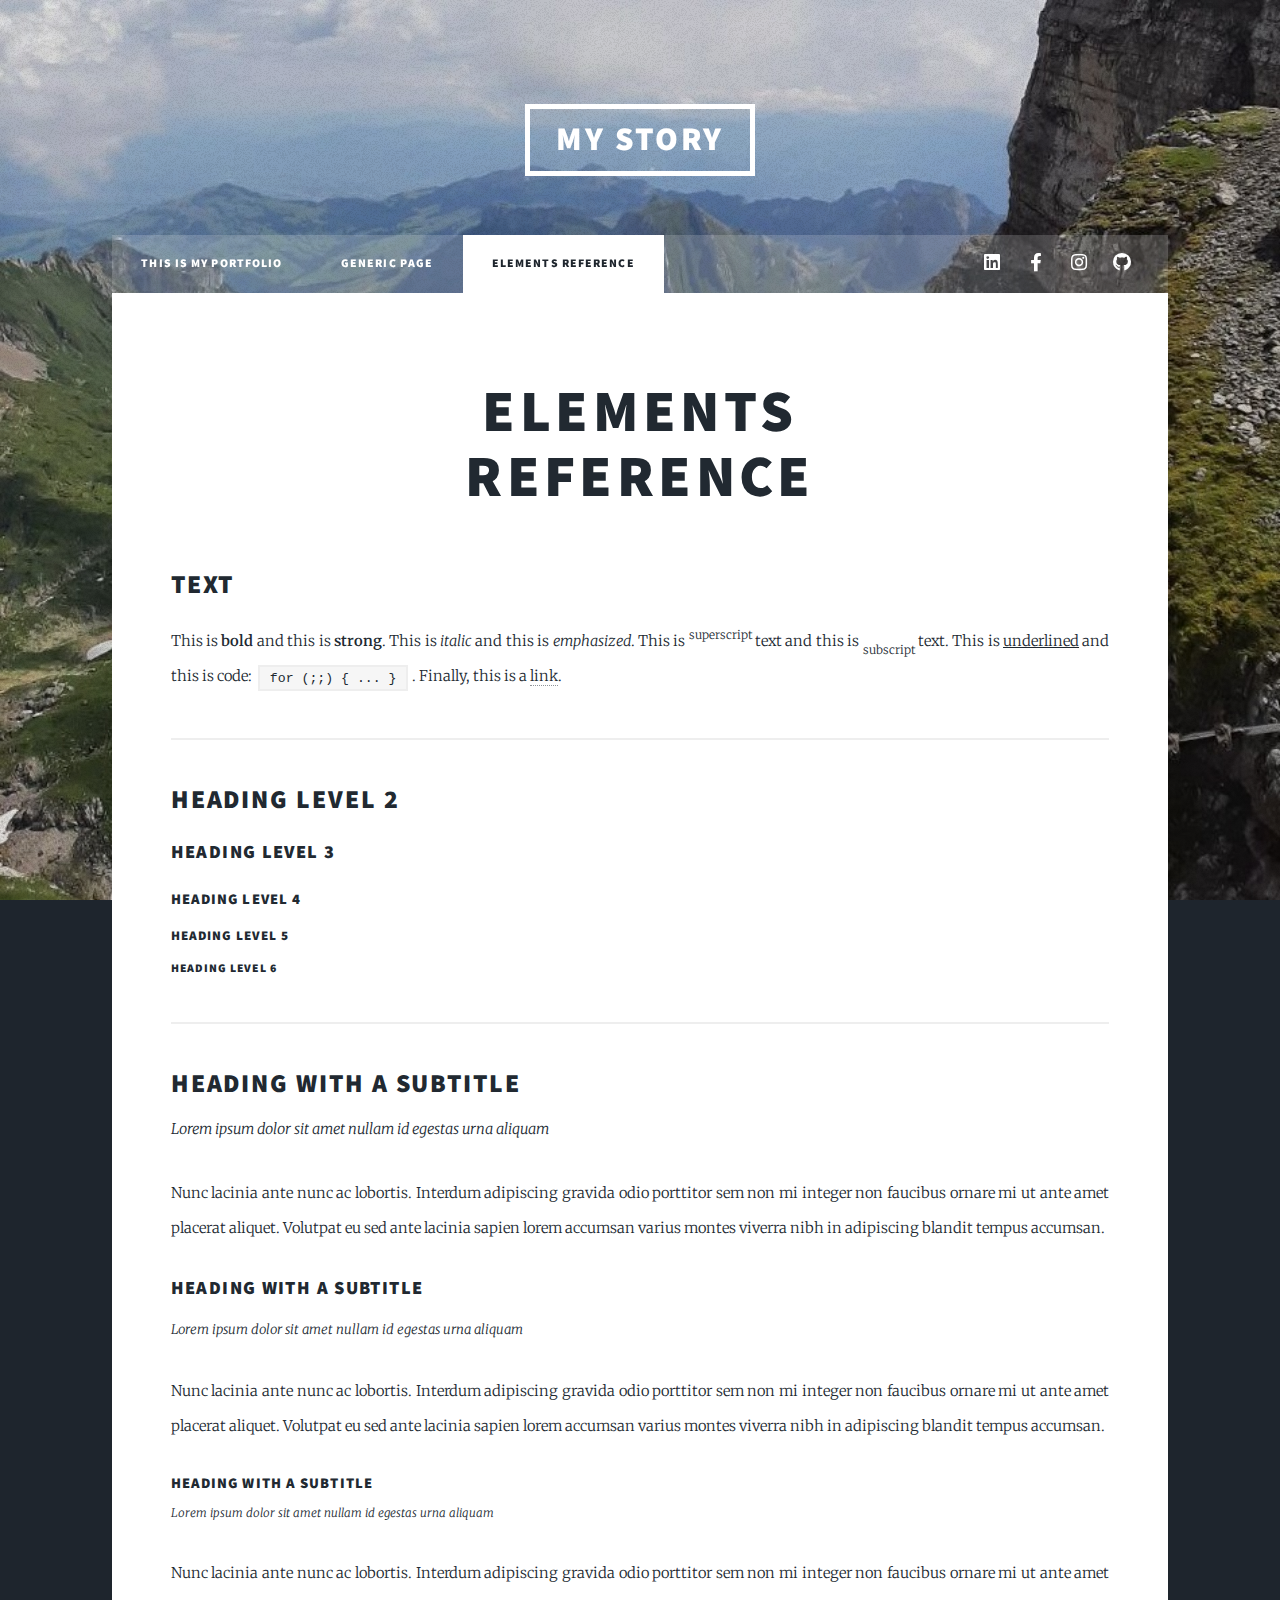
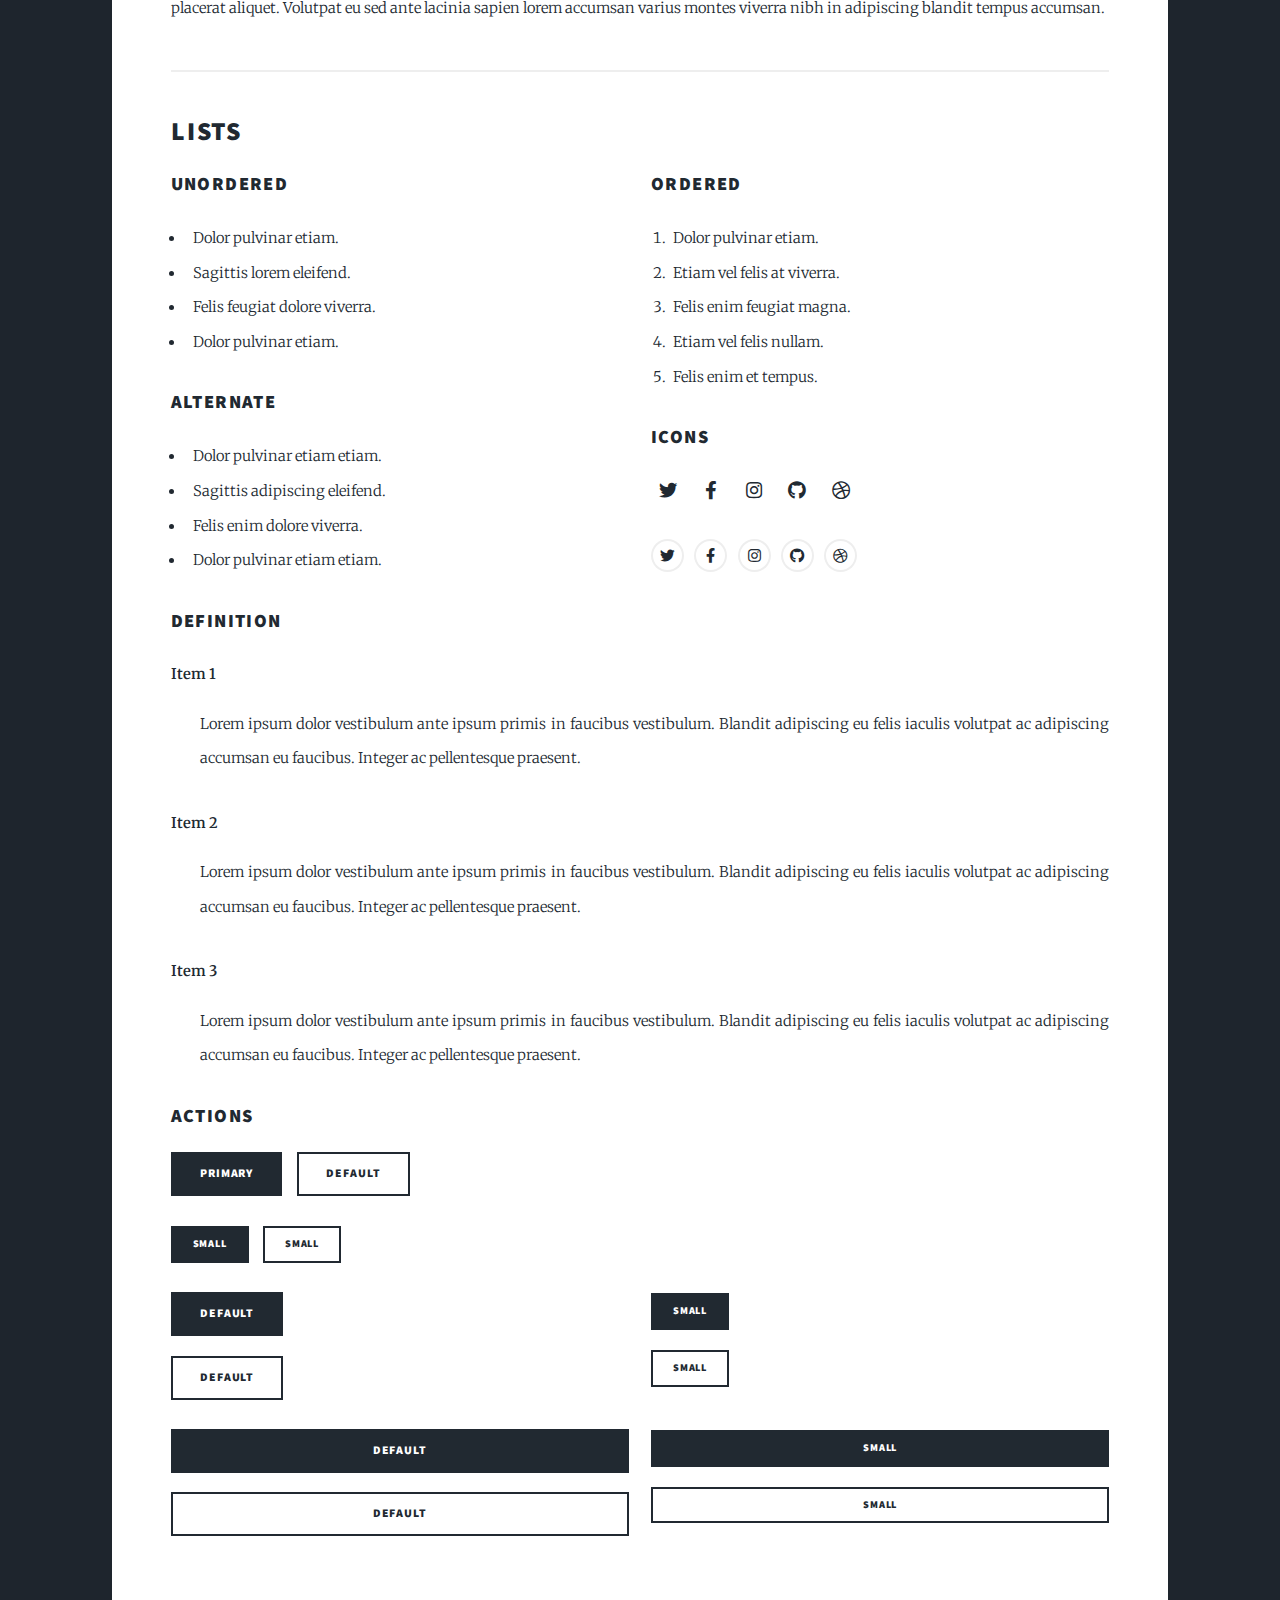
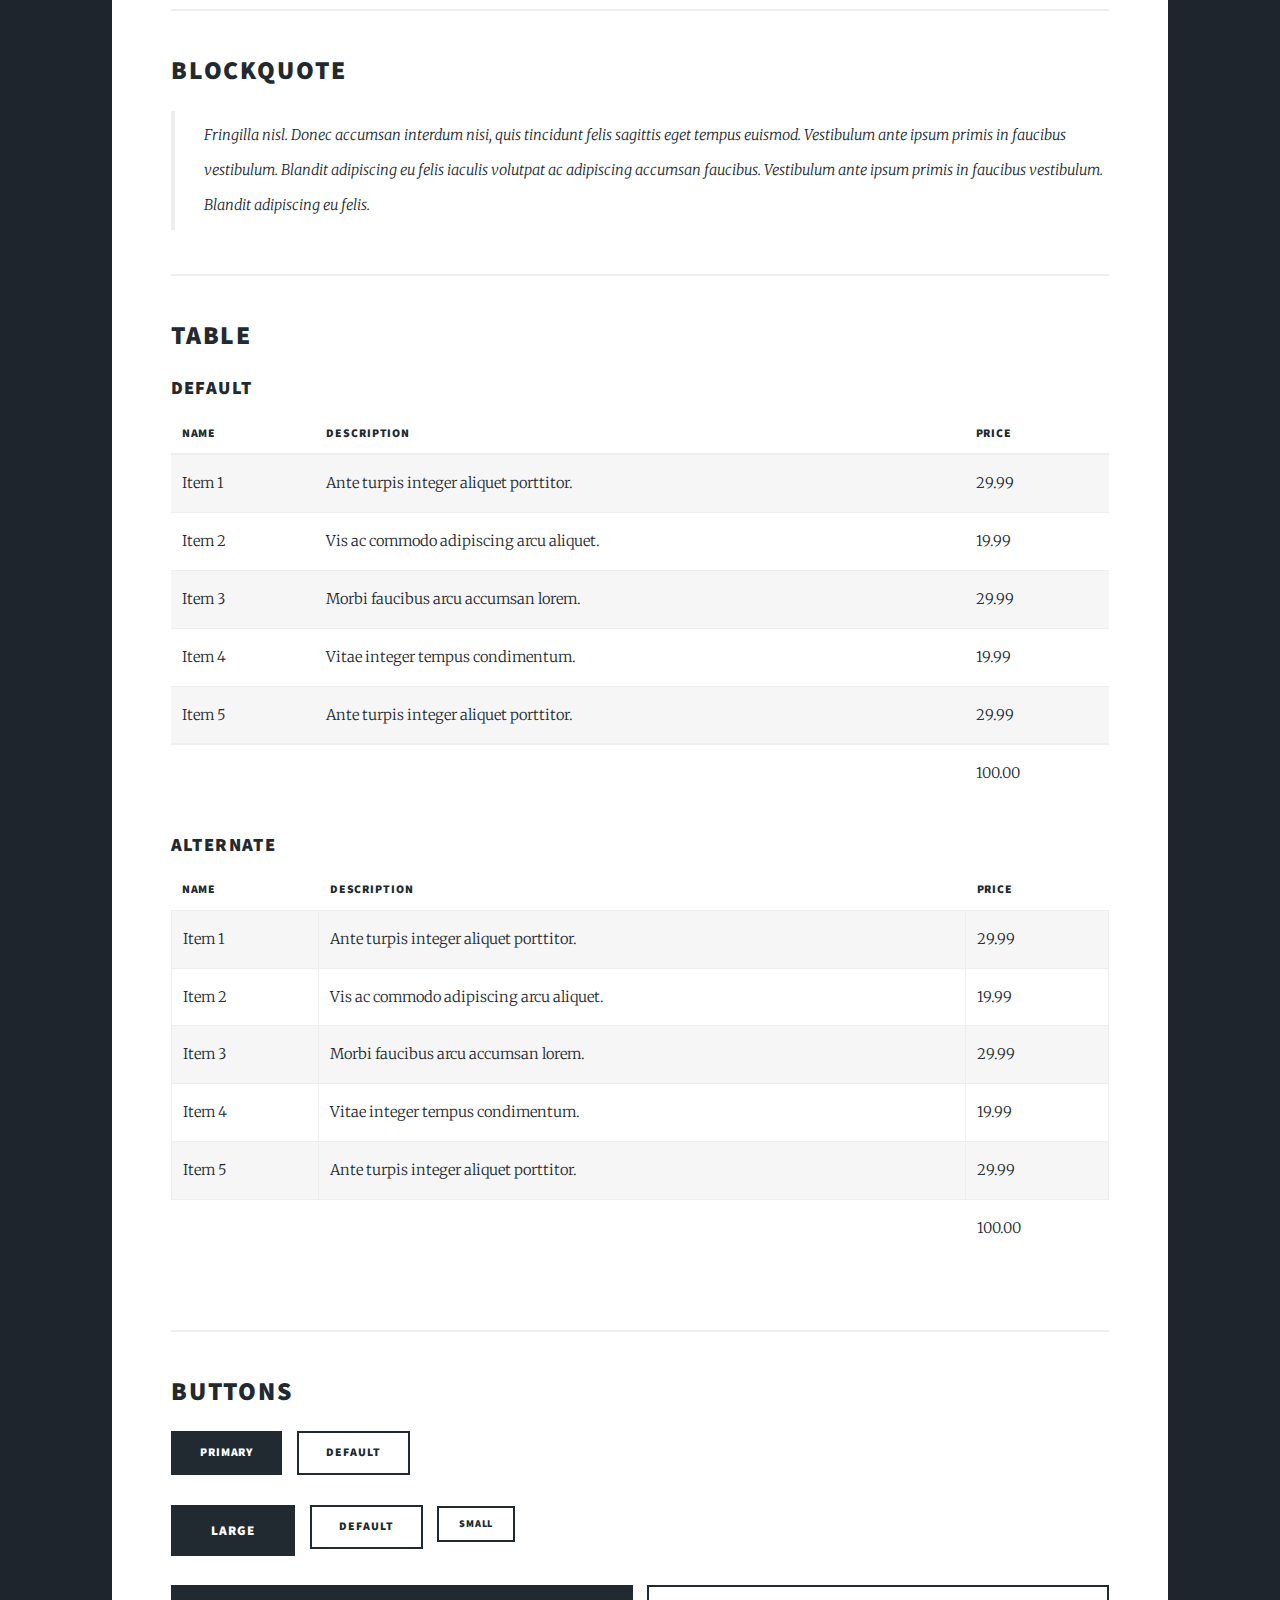
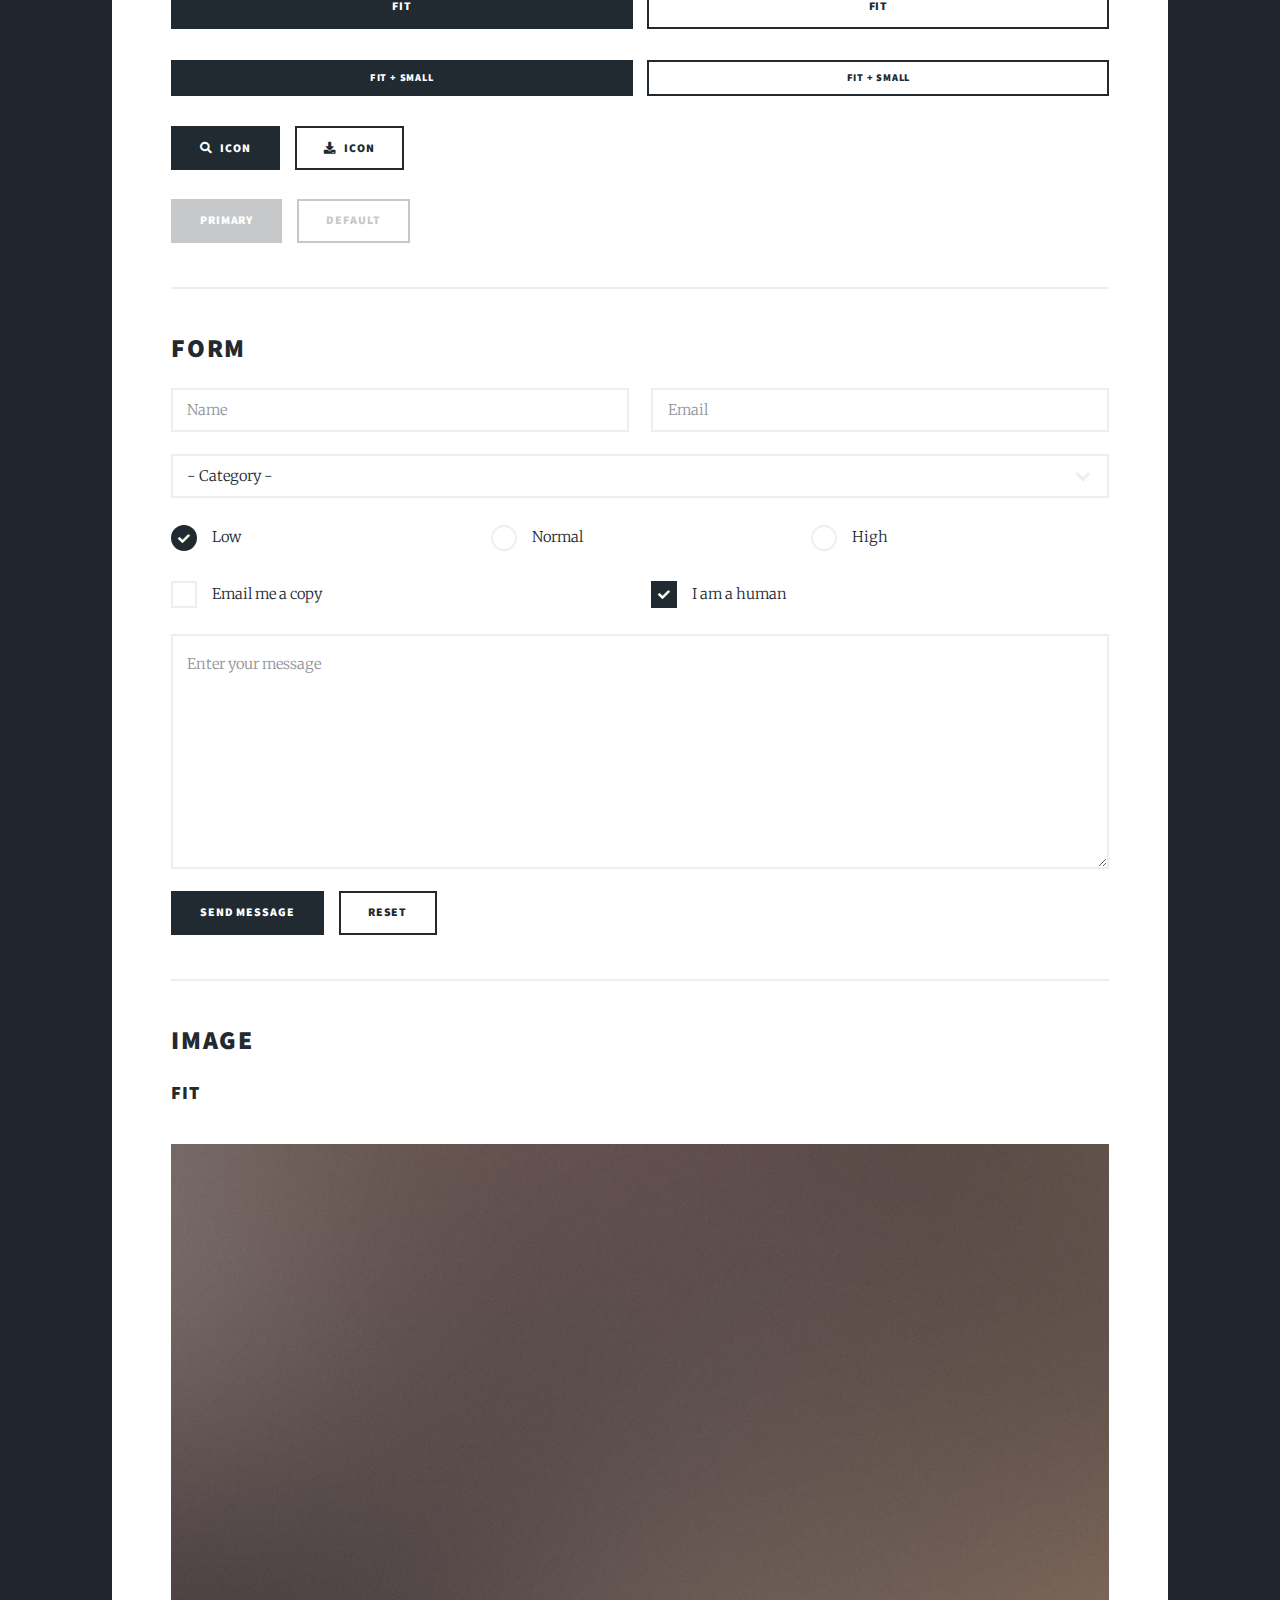
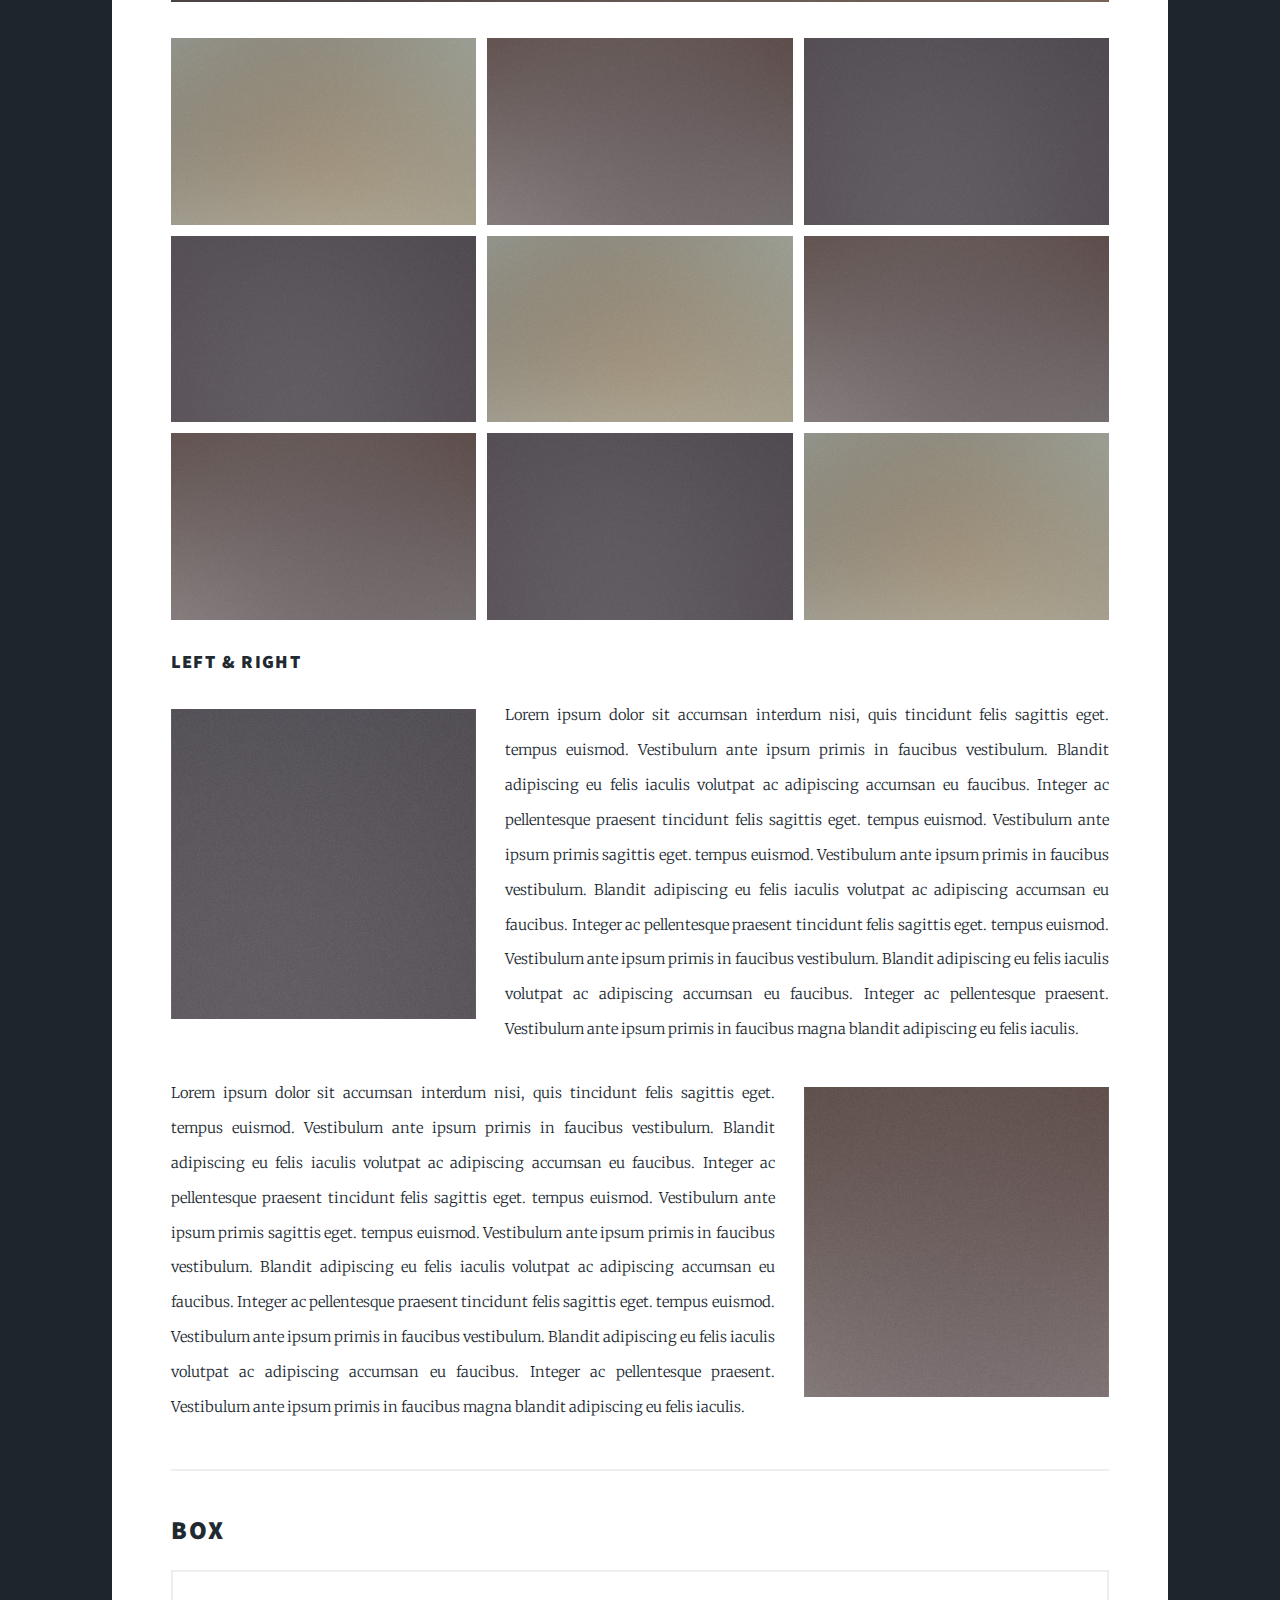
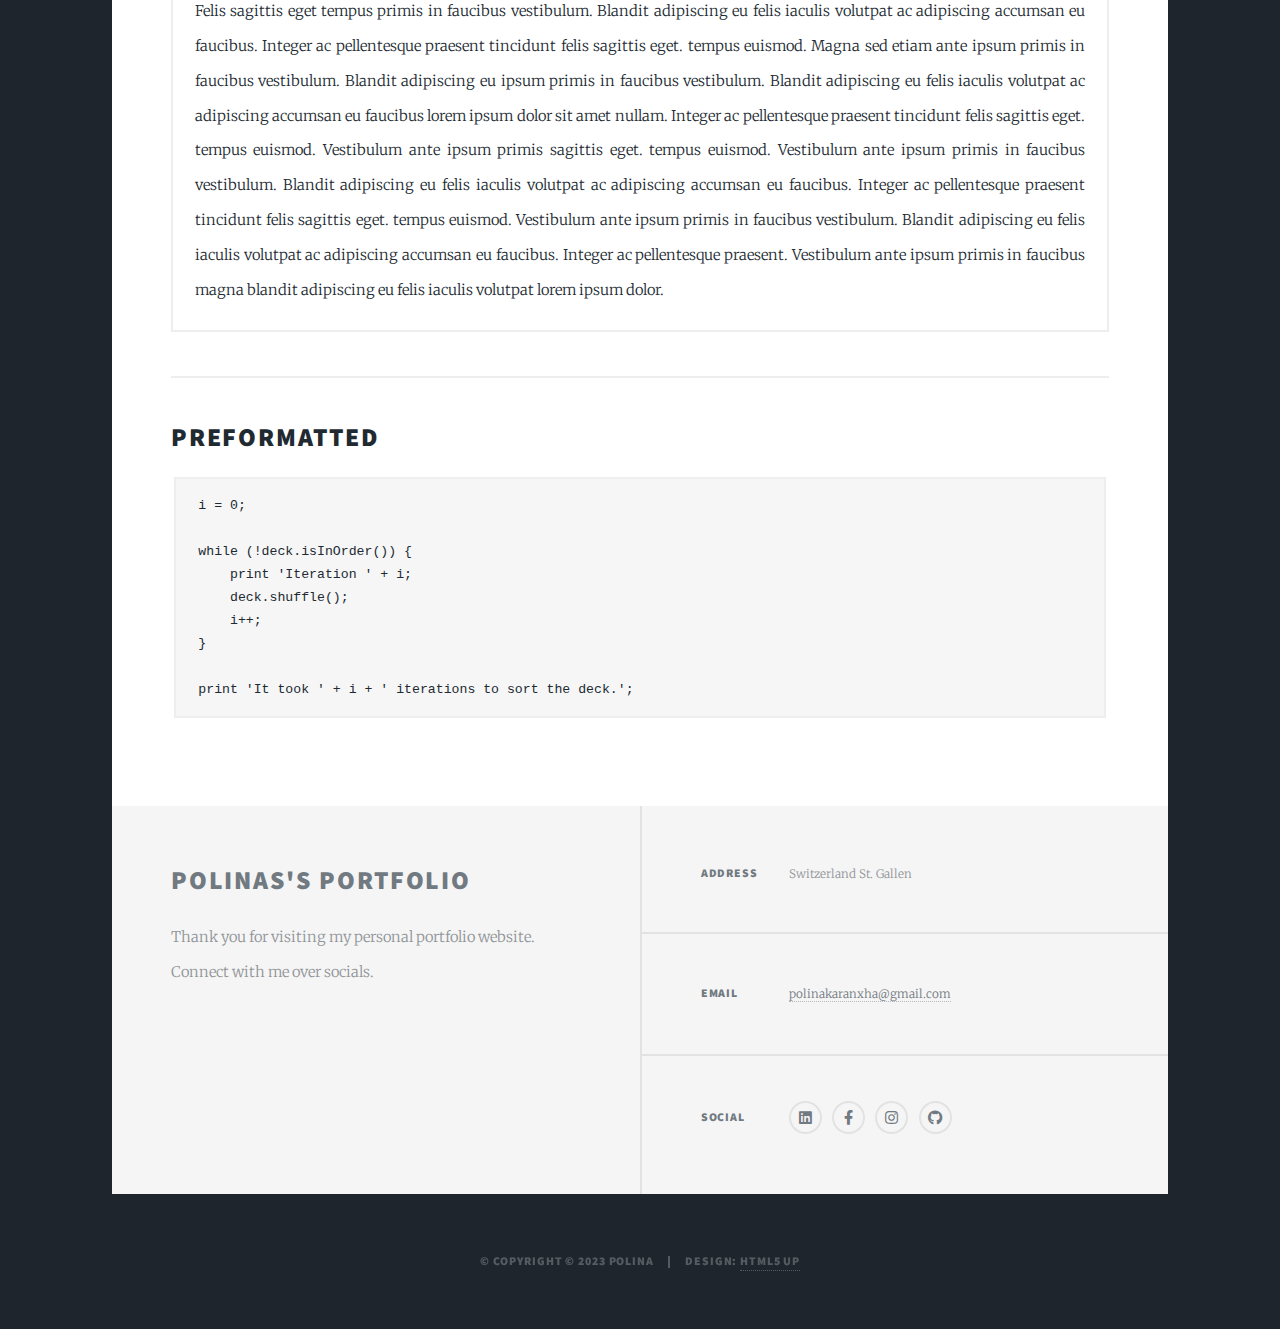
==== commit b869ae8c: "Completed main information on first page." ====
--- a/elements.html
+++ b/elements.html
@@ -19,21 +19,21 @@
 
 				<!-- Header -->
 					<header id="header">
-						<a href="index.html" class="logo">Massively</a>
+						<a id="anchor-logo" href="#anchor-logo" class="logo">My Story</a>
 					</header>
 
 				<!-- Nav -->
 					<nav id="nav">
 						<ul class="links">
-							<li><a href="index.html">This is Massively</a></li>
+							<li><a href="index.html">This is my Portfolio</a></li>
 							<li><a href="generic.html">Generic Page</a></li>
 							<li class="active"><a href="elements.html">Elements Reference</a></li>
 						</ul>
 						<ul class="icons">
-							<li><a href="#" class="icon brands fa-twitter"><span class="label">Twitter</span></a></li>
-							<li><a href="#" class="icon brands fa-facebook-f"><span class="label">Facebook</span></a></li>
-							<li><a href="#" class="icon brands fa-instagram"><span class="label">Instagram</span></a></li>
-							<li><a href="#" class="icon brands fa-github"><span class="label">GitHub</span></a></li>
+							<li><a href="https://www.linkedin.com/in/polina-karanxha-3a9aa4256/" class="icon brands fa-linkedin"><span class="label">Linkedin</span></a></li>
+							<li><a href="https://www.facebook.com/profile.php?id=100008084837252" class="icon brands fa-facebook-f"><span class="label">Facebook</span></a></li>
+							<li><a href="https://www.instagram.com/alin_cais/" class="icon brands fa-instagram"><span class="label">Instagram</span></a></li>
+							<li><a href="https://github.com/SolarisCulture" class="icon brands fa-github"><span class="label">GitHub</span></a></li>
 						</ul>
 					</nav>
 
@@ -432,47 +432,30 @@
 				<!-- Footer -->
 					<footer id="footer">
 						<section>
-							<form method="post" action="#">
-								<div class="fields">
-									<div class="field">
-										<label for="name">Name</label>
-										<input type="text" name="name" id="name" />
-									</div>
-									<div class="field">
-										<label for="email">Email</label>
-										<input type="text" name="email" id="email" />
-									</div>
-									<div class="field">
-										<label for="message">Message</label>
-										<textarea name="message" id="message" rows="3"></textarea>
-									</div>
-								</div>
-								<ul class="actions">
-									<li><input type="submit" value="Send Message" /></li>
-								</ul>
-							</form>
+							<h2>Polinas's Portfolio</h2>
+							Thank you for visiting my personal portfolio website. Connect with me over socials.
 						</section>
 						<section class="split contact">
 							<section class="alt">
 								<h3>Address</h3>
-								<p>1234 Somewhere Road #87257<br />
-								Nashville, TN 00000-0000</p>
+								<p>Switzerland St. Gallen</p>
 							</section>
+							<!--
 							<section>
 								<h3>Phone</h3>
 								<p><a href="#">(000) 000-0000</a></p>
-							</section>
+							</section>-->
 							<section>
 								<h3>Email</h3>
-								<p><a href="#">info@untitled.tld</a></p>
+								<p><a href="#">polinakaranxha@gmail.com</a></p>
 							</section>
 							<section>
 								<h3>Social</h3>
 								<ul class="icons alt">
-									<li><a href="#" class="icon brands alt fa-twitter"><span class="label">Twitter</span></a></li>
-									<li><a href="#" class="icon brands alt fa-facebook-f"><span class="label">Facebook</span></a></li>
-									<li><a href="#" class="icon brands alt fa-instagram"><span class="label">Instagram</span></a></li>
-									<li><a href="#" class="icon brands alt fa-github"><span class="label">GitHub</span></a></li>
+									<li><a href="https://www.linkedin.com/in/polina-karanxha-3a9aa4256/" class="icon brands alt fa-linkedin"><span class="label">Linkedin</span></a></li>
+									<li><a href="https://www.facebook.com/profile.php?id=100008084837252" class="icon brands alt fa-facebook-f"><span class="label">Facebook</span></a></li>
+									<li><a href="https://www.instagram.com/alin_cais/" class="icon brands alt fa-instagram"><span class="label">Instagram</span></a></li>
+									<li><a href="https://github.com/SolarisCulture" class="icon brands alt fa-github"><span class="label">GitHub</span></a></li>
 								</ul>
 							</section>
 						</section>
@@ -480,7 +463,7 @@
 
 				<!-- Copyright -->
 					<div id="copyright">
-						<ul><li>&copy; Untitled</li><li>Design: <a href="https://html5up.net">HTML5 UP</a></li></ul>
+						<ul><li>&copy; CopyRight © 2023 Polina </li><li>Design: <a href="https://html5up.net">HTML5 UP</a></li></ul>
 					</div>
 
 			</div>
--- a/assets/css/main.css
+++ b/assets/css/main.css
@@ -1,10 +1,10 @@
 @import url(fontawesome-all.min.css);
 @import url("https://fonts.googleapis.com/css?family=Merriweather:300,700,300italic,700italic|Source+Sans+Pro:900");
 
-/*
-	Massively by HTML5 UP
-	html5up.net | @ajlkn
-	Free for personal and commercial use under the CCA 3.0 license (html5up.net/license)
+/*
+	Massively by HTML5 UP
+	html5up.net | @ajlkn
+	Free for personal and commercial use under the CCA 3.0 license (html5up.net/license)
 */
 
 html, body, div, span, applet, object,
@@ -112,6 +112,15 @@
 			-ms-transition: none !important;
 			transition: none !important;
 		}
+
+
+/*   MY  */
+
+.my_photo {
+	float: left;
+    margin: 20px;
+	width: 40%;
+}
 
 /* Type */
 
@@ -3234,7 +3243,7 @@
 			width: 100%;
 			height: 100%;
 			background-color: #212931;
-			background-image: url("../../images/overlay.png"), linear-gradient(0deg, rgba(0, 0, 0, 0.1), rgba(0, 0, 0, 0.1)), url("../../images/bg.jpg");
+			background-image: url("../../images/overlay.png"), linear-gradient(0deg, rgba(0, 0, 0, 0.1), rgba(0, 0, 0, 0.1)), url("../../images/mbg.jpg");
 			background-size: auto,								auto,														100% auto;
 			background-position: center,								center,														top center;
 			background-repeat: repeat,								no-repeat,													no-repeat;
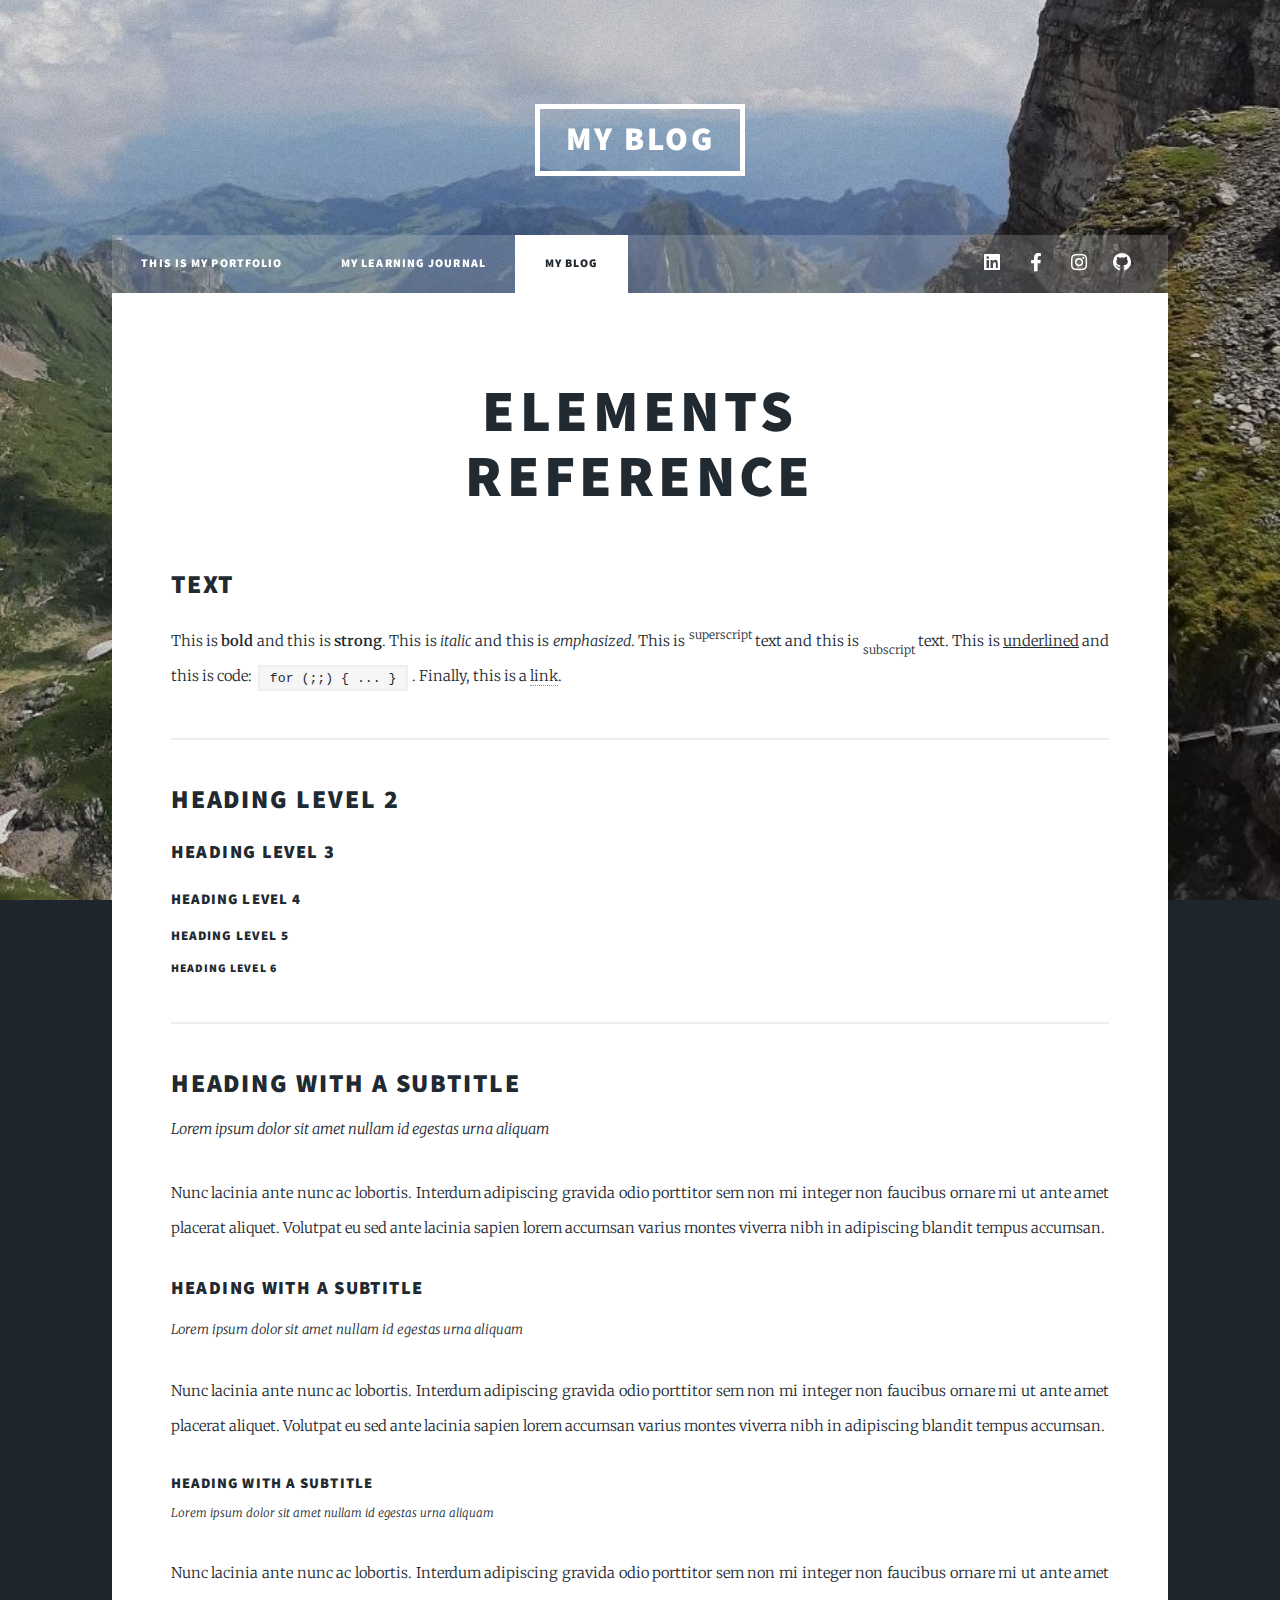
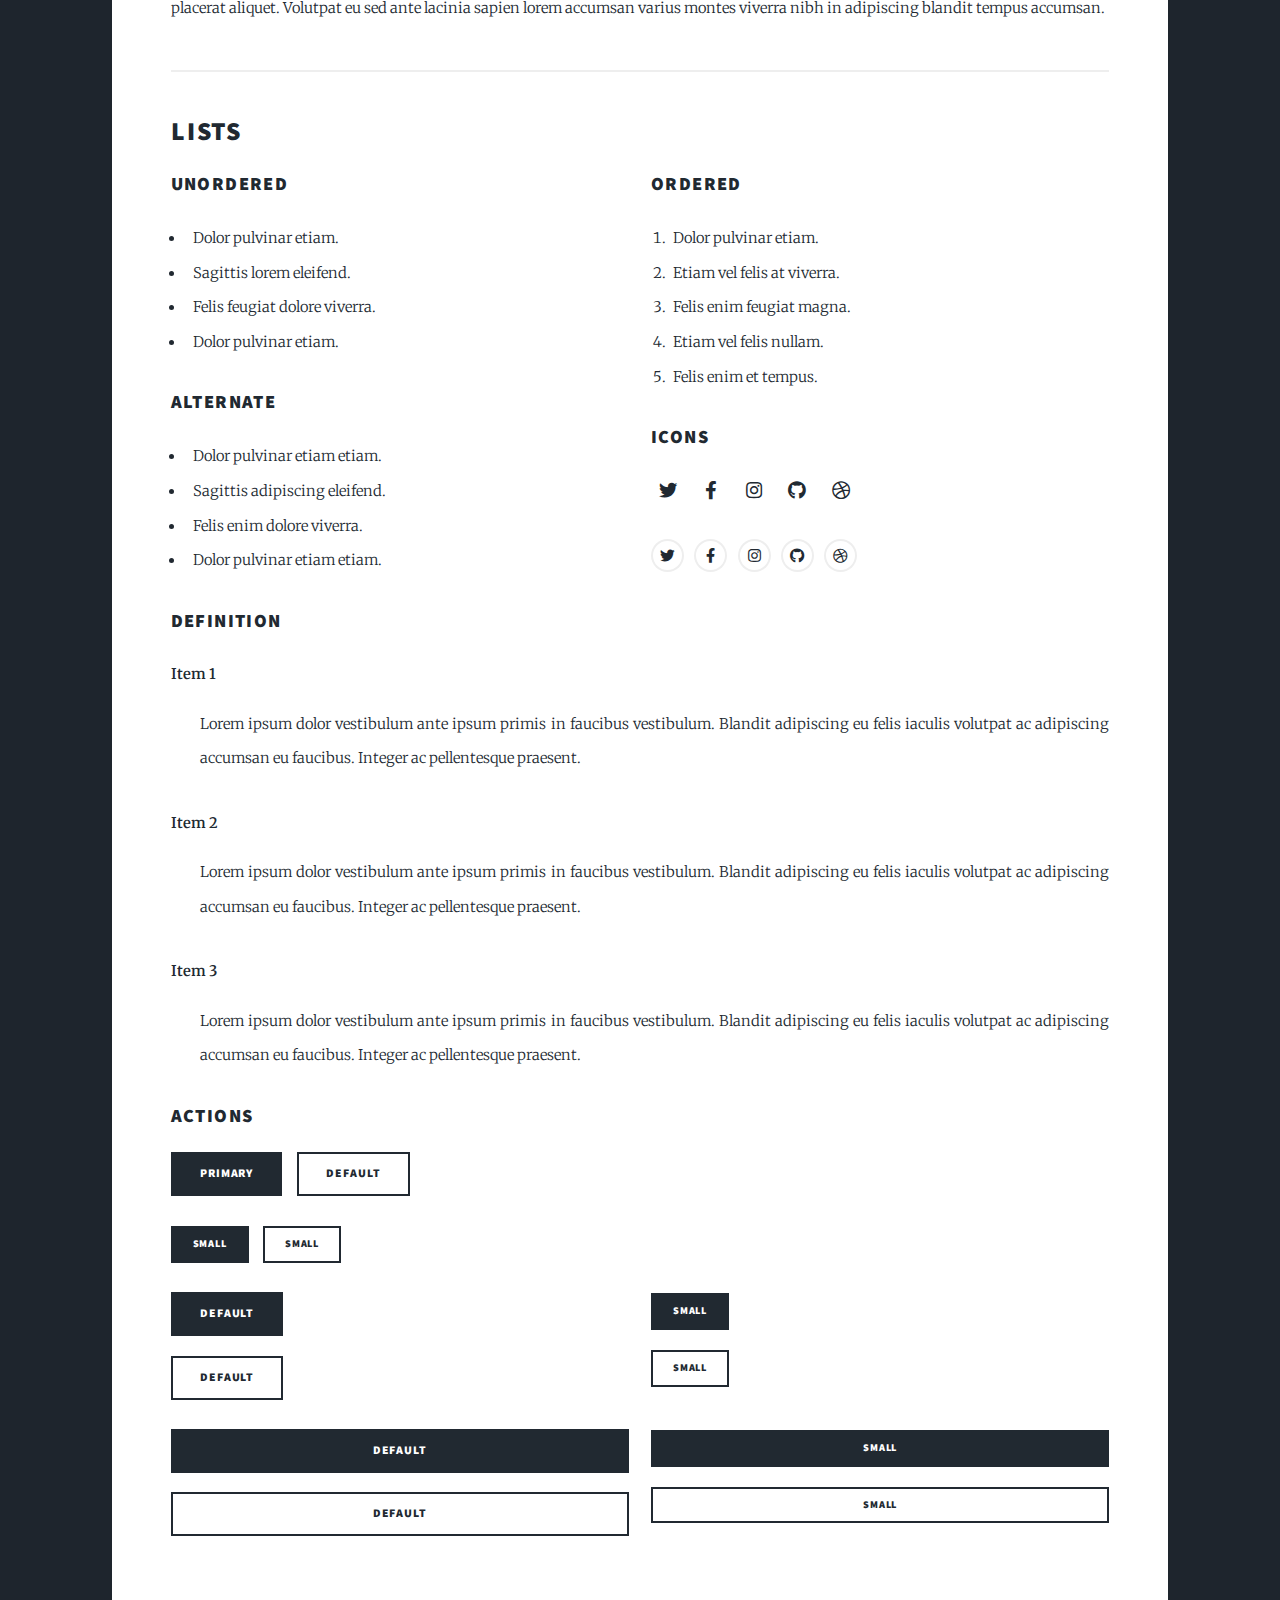
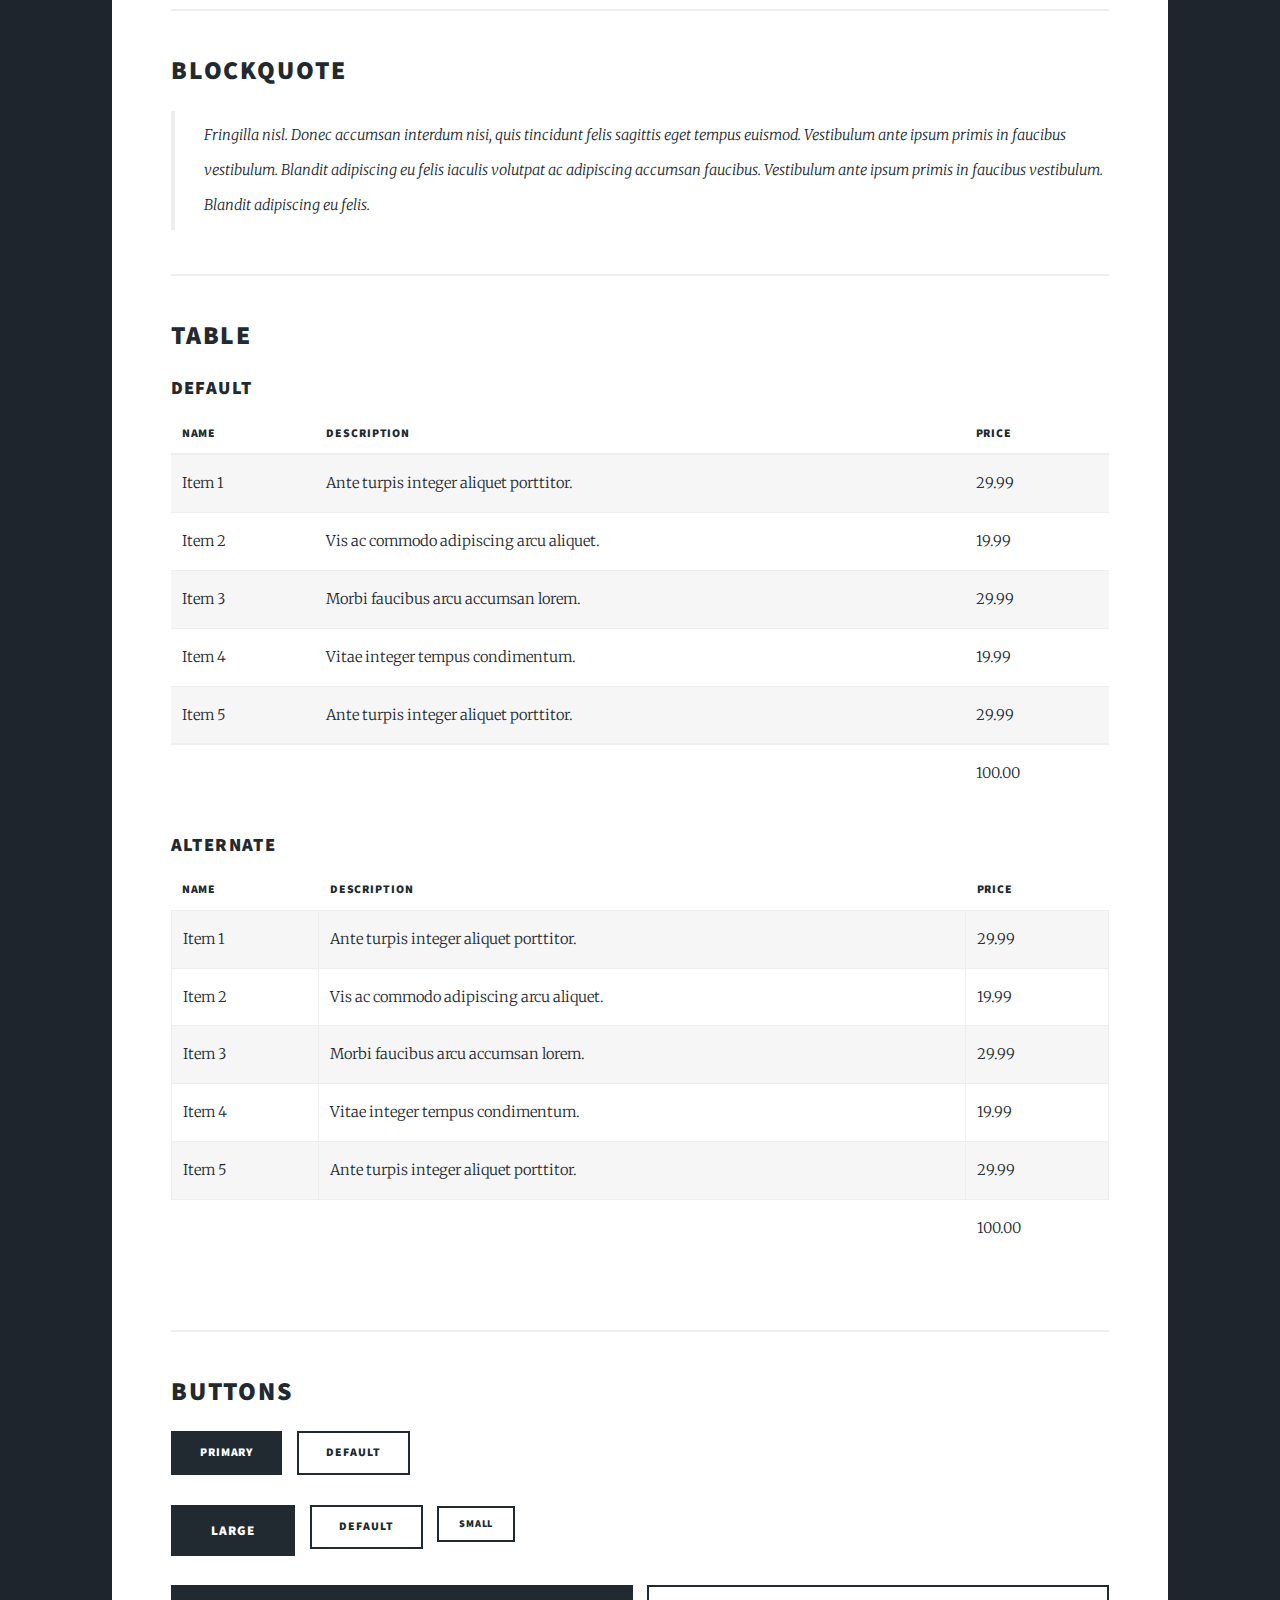
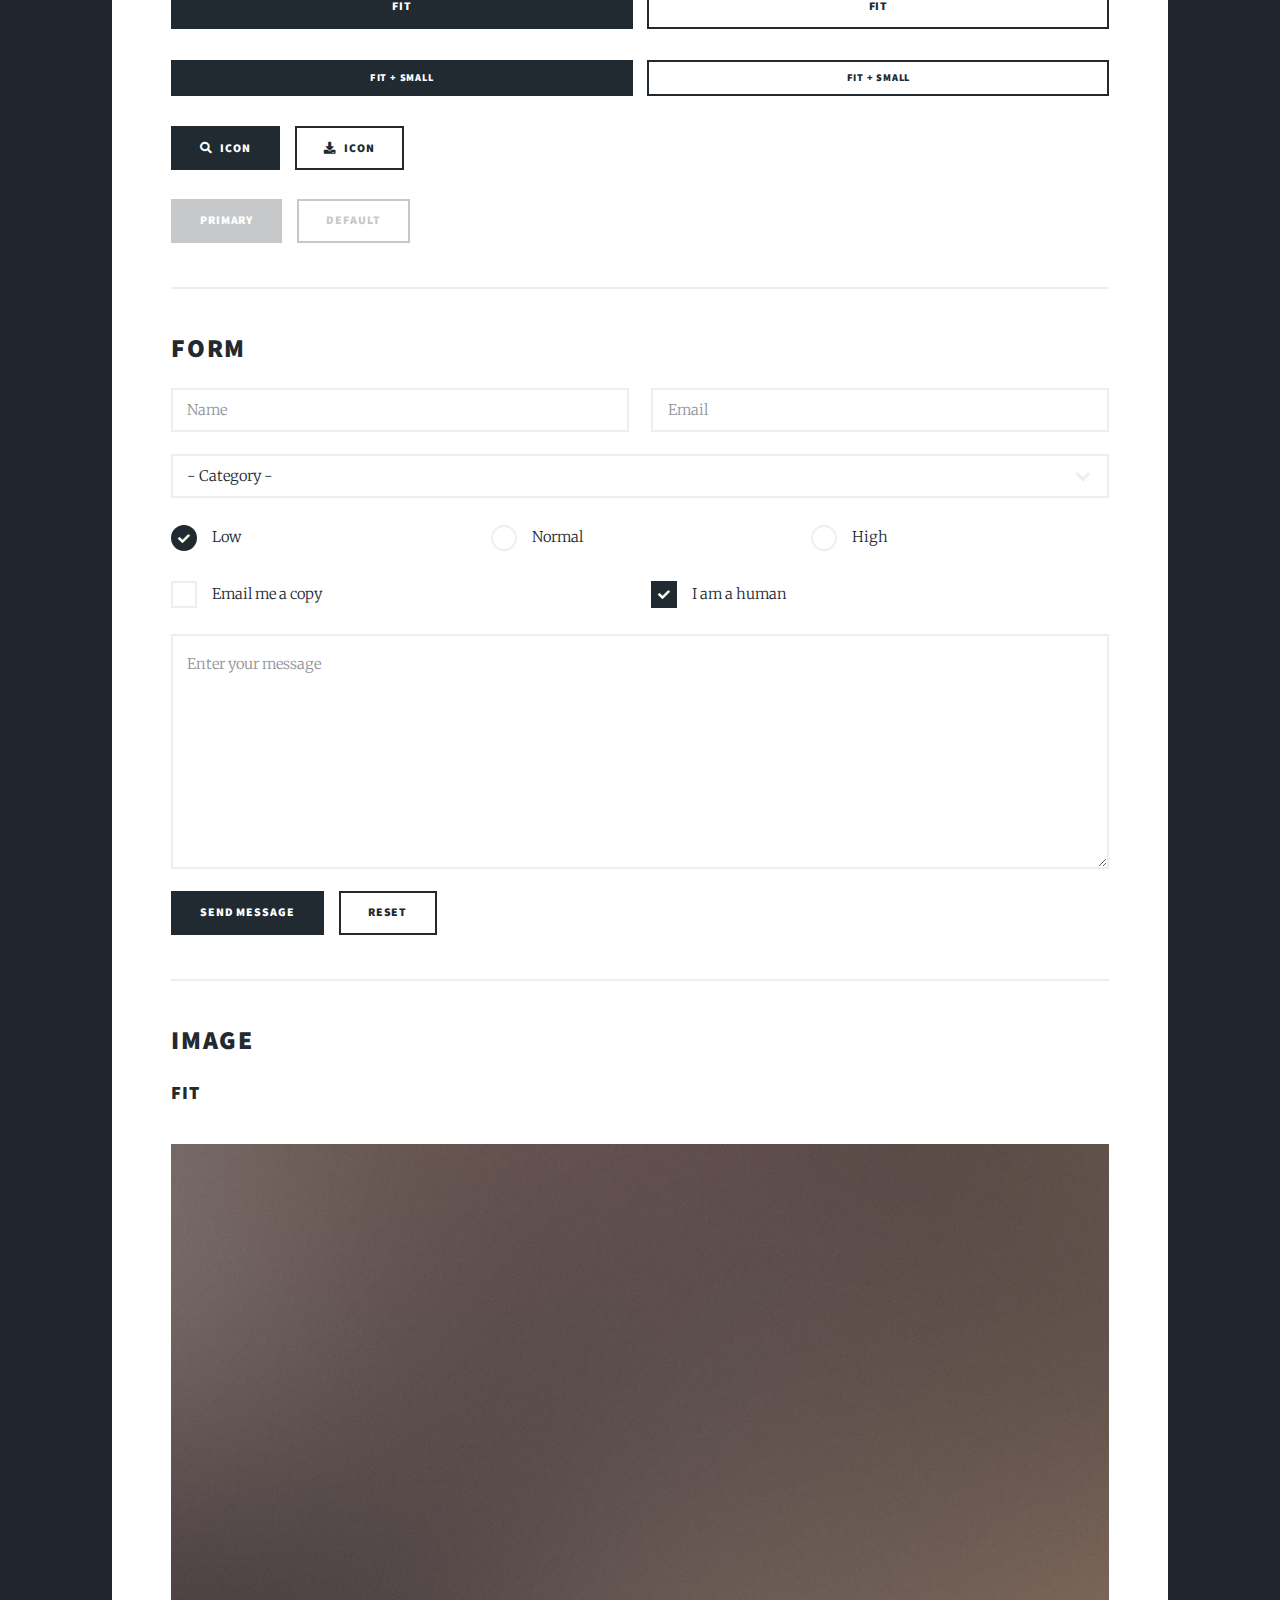
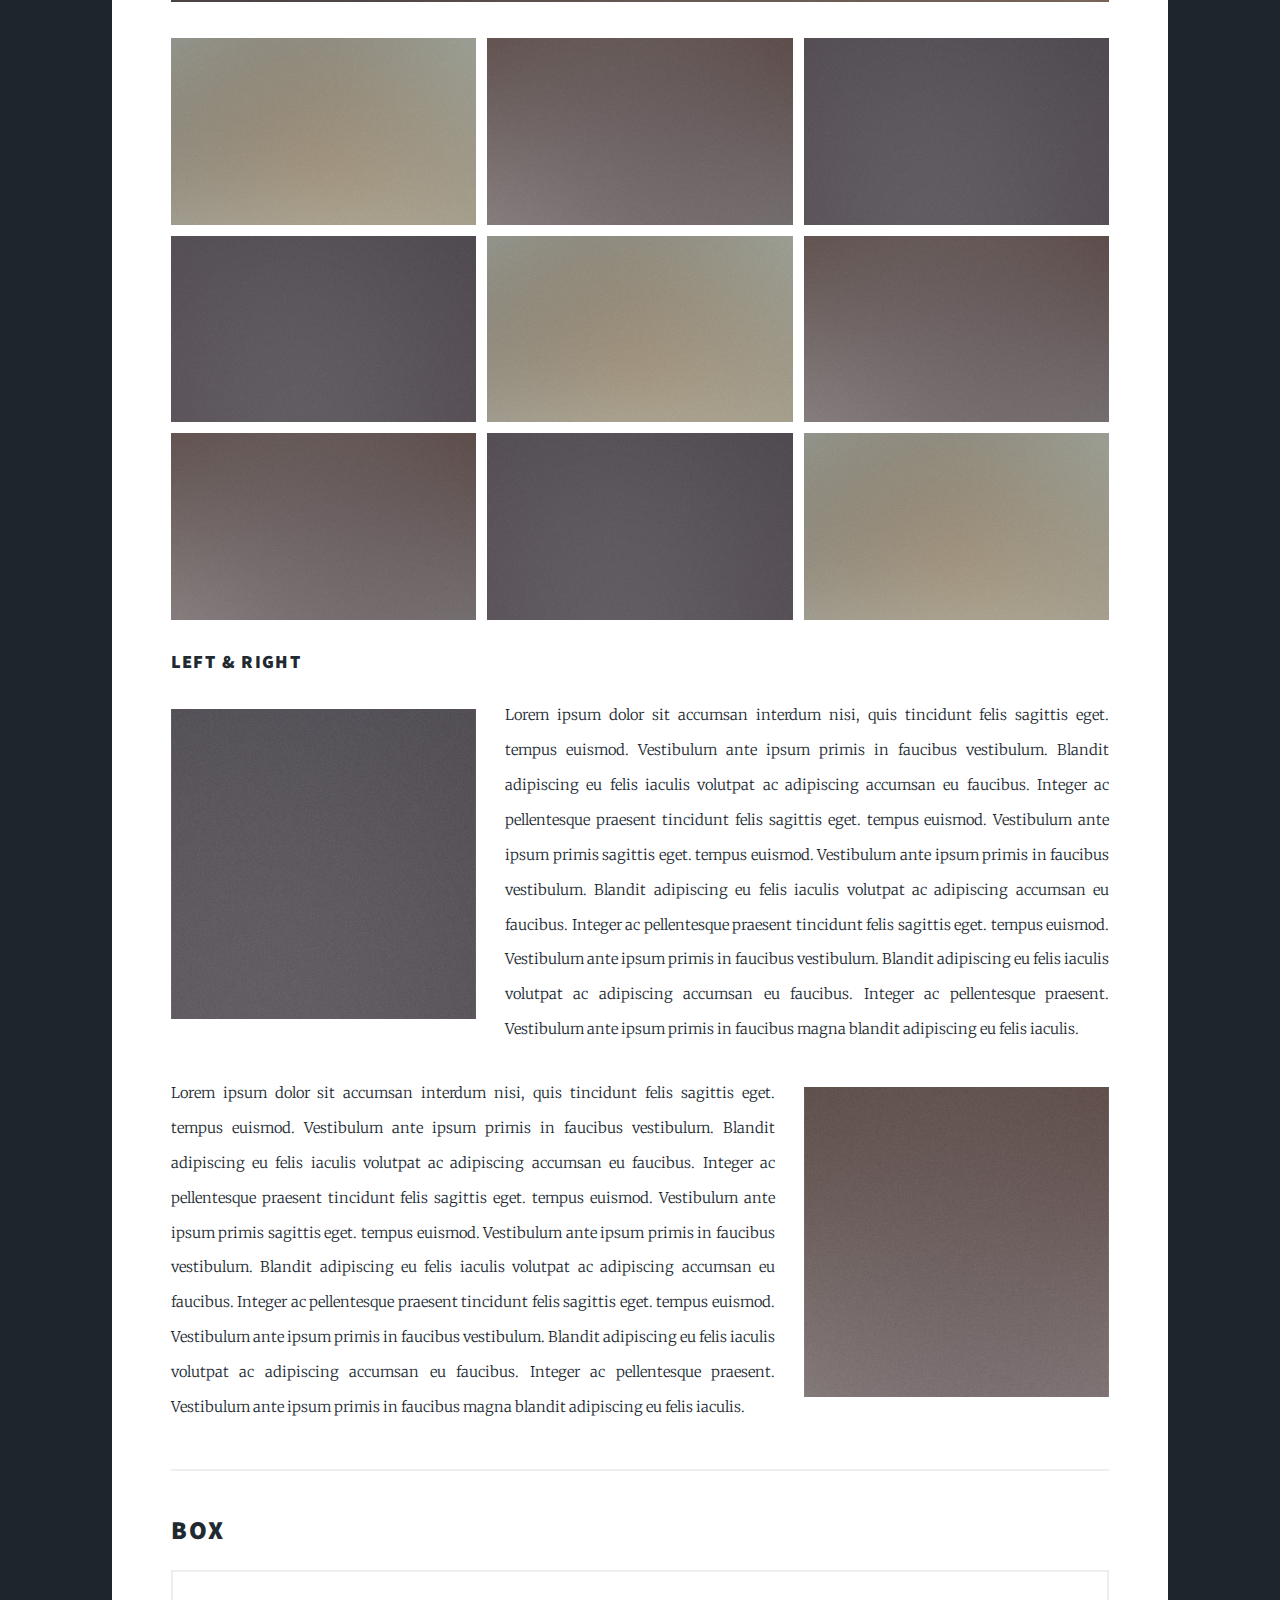
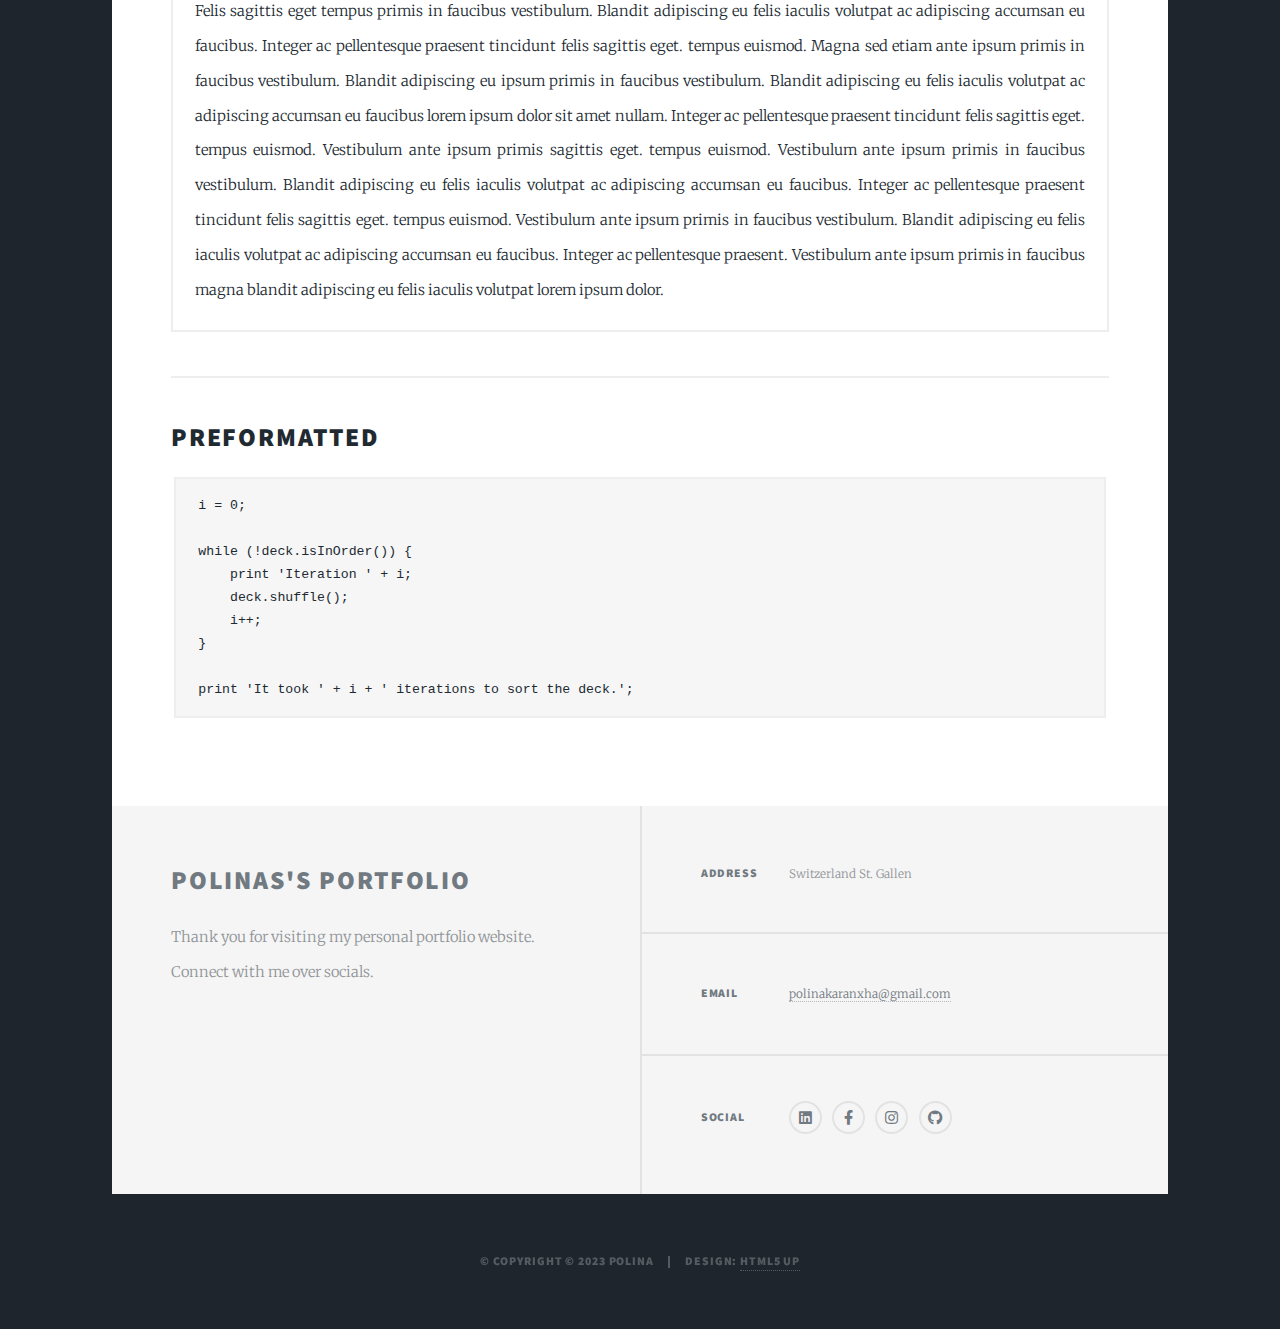
==== commit ba36e76b: "Design of pages:" ====
--- a/elements.html
+++ b/elements.html
@@ -6,7 +6,7 @@
 -->
 <html>
 	<head>
-		<title>Elements Reference - Massively by HTML5 UP</title>
+		<title>My Blog</title>
 		<meta charset="utf-8" />
 		<meta name="viewport" content="width=device-width, initial-scale=1, user-scalable=no" />
 		<link rel="stylesheet" href="assets/css/main.css" />
@@ -19,15 +19,15 @@
 
 				<!-- Header -->
 					<header id="header">
-						<a id="anchor-logo" href="#anchor-logo" class="logo">My Story</a>
+						<a id="anchor-logo" href="#anchor-logo" class="logo">My Blog</a>
 					</header>
 
 				<!-- Nav -->
 					<nav id="nav">
 						<ul class="links">
 							<li><a href="index.html">This is my Portfolio</a></li>
-							<li><a href="generic.html">Generic Page</a></li>
-							<li class="active"><a href="elements.html">Elements Reference</a></li>
+							<li><a href="generic.html">My Learning Journal</a></li>
+							<li class="active"><a href="elements.html">My Blog</a></li>
 						</ul>
 						<ul class="icons">
 							<li><a href="https://www.linkedin.com/in/polina-karanxha-3a9aa4256/" class="icon brands fa-linkedin"><span class="label">Linkedin</span></a></li>
--- a/assets/css/main.css
+++ b/assets/css/main.css
@@ -119,6 +119,7 @@
 .my_photo {
 	float: left;
     margin: 20px;
+	margin-right: 30px;
 	width: 40%;
 }
 
